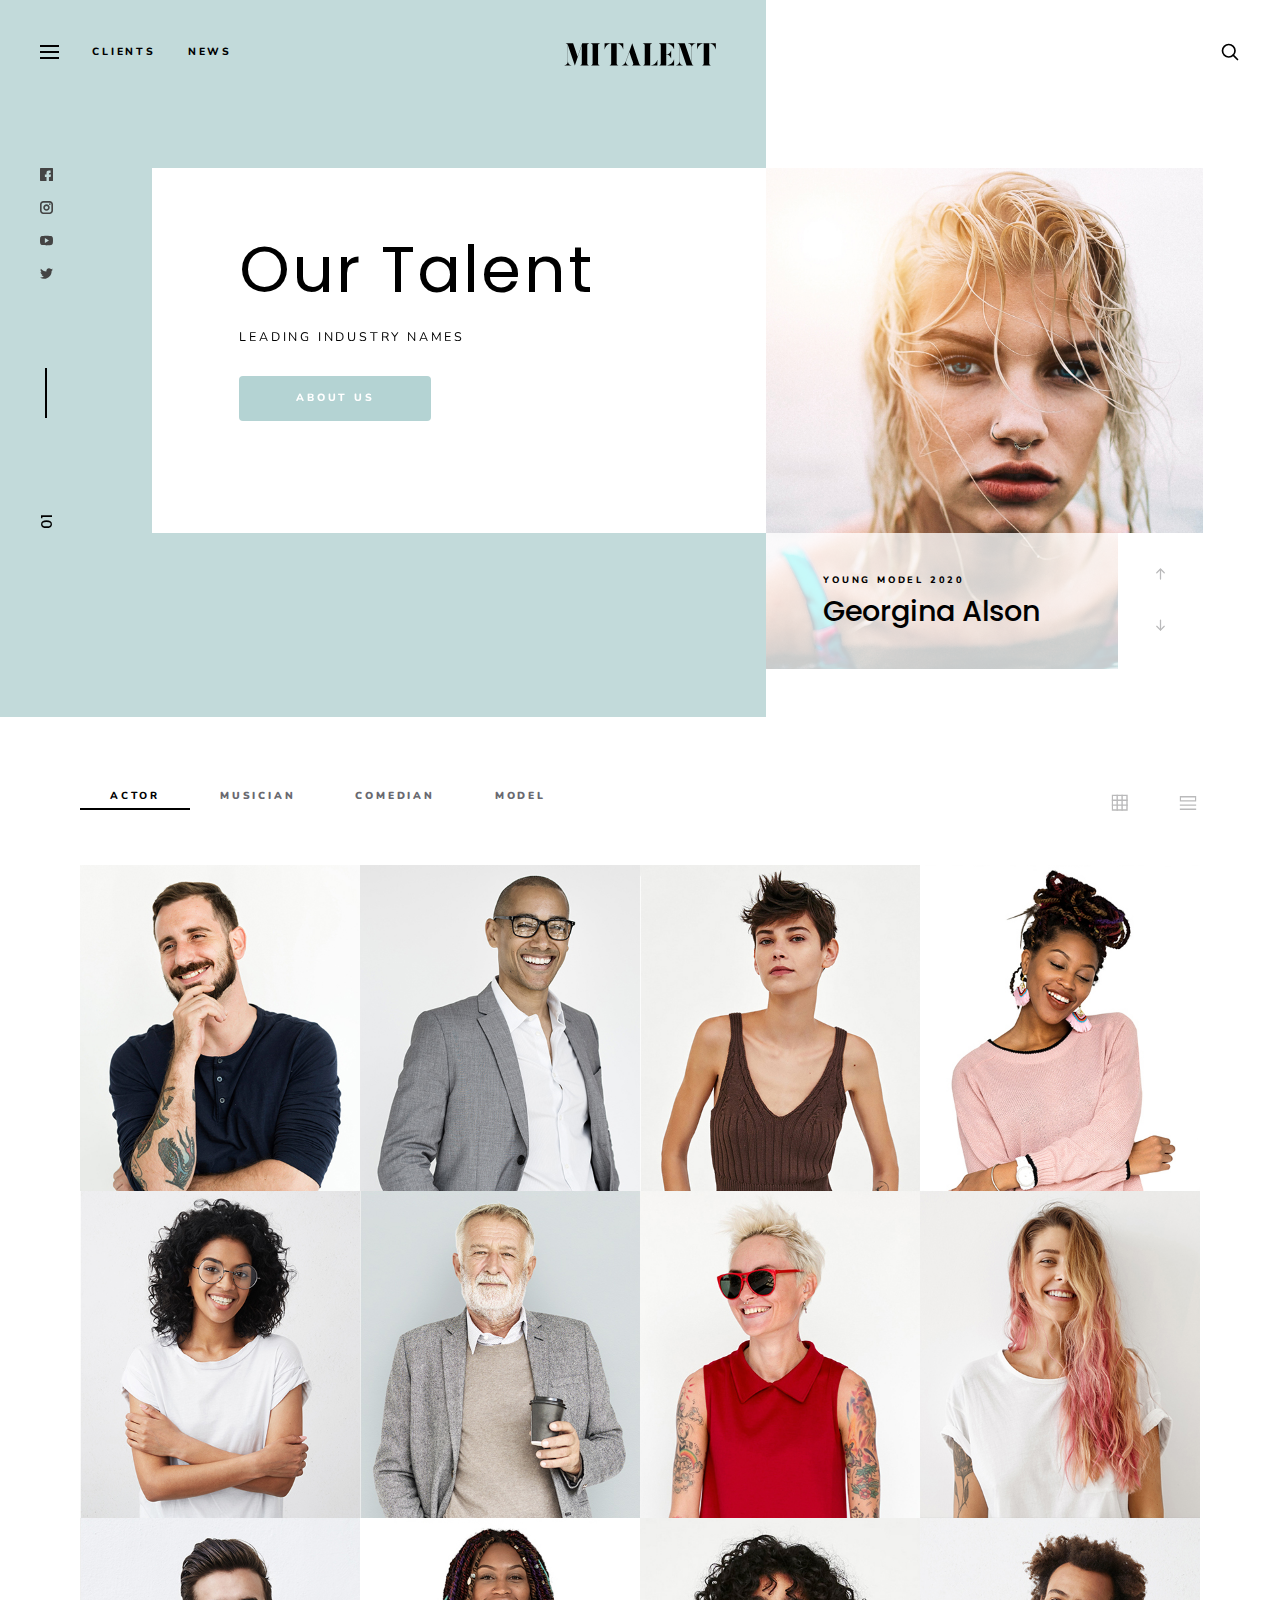
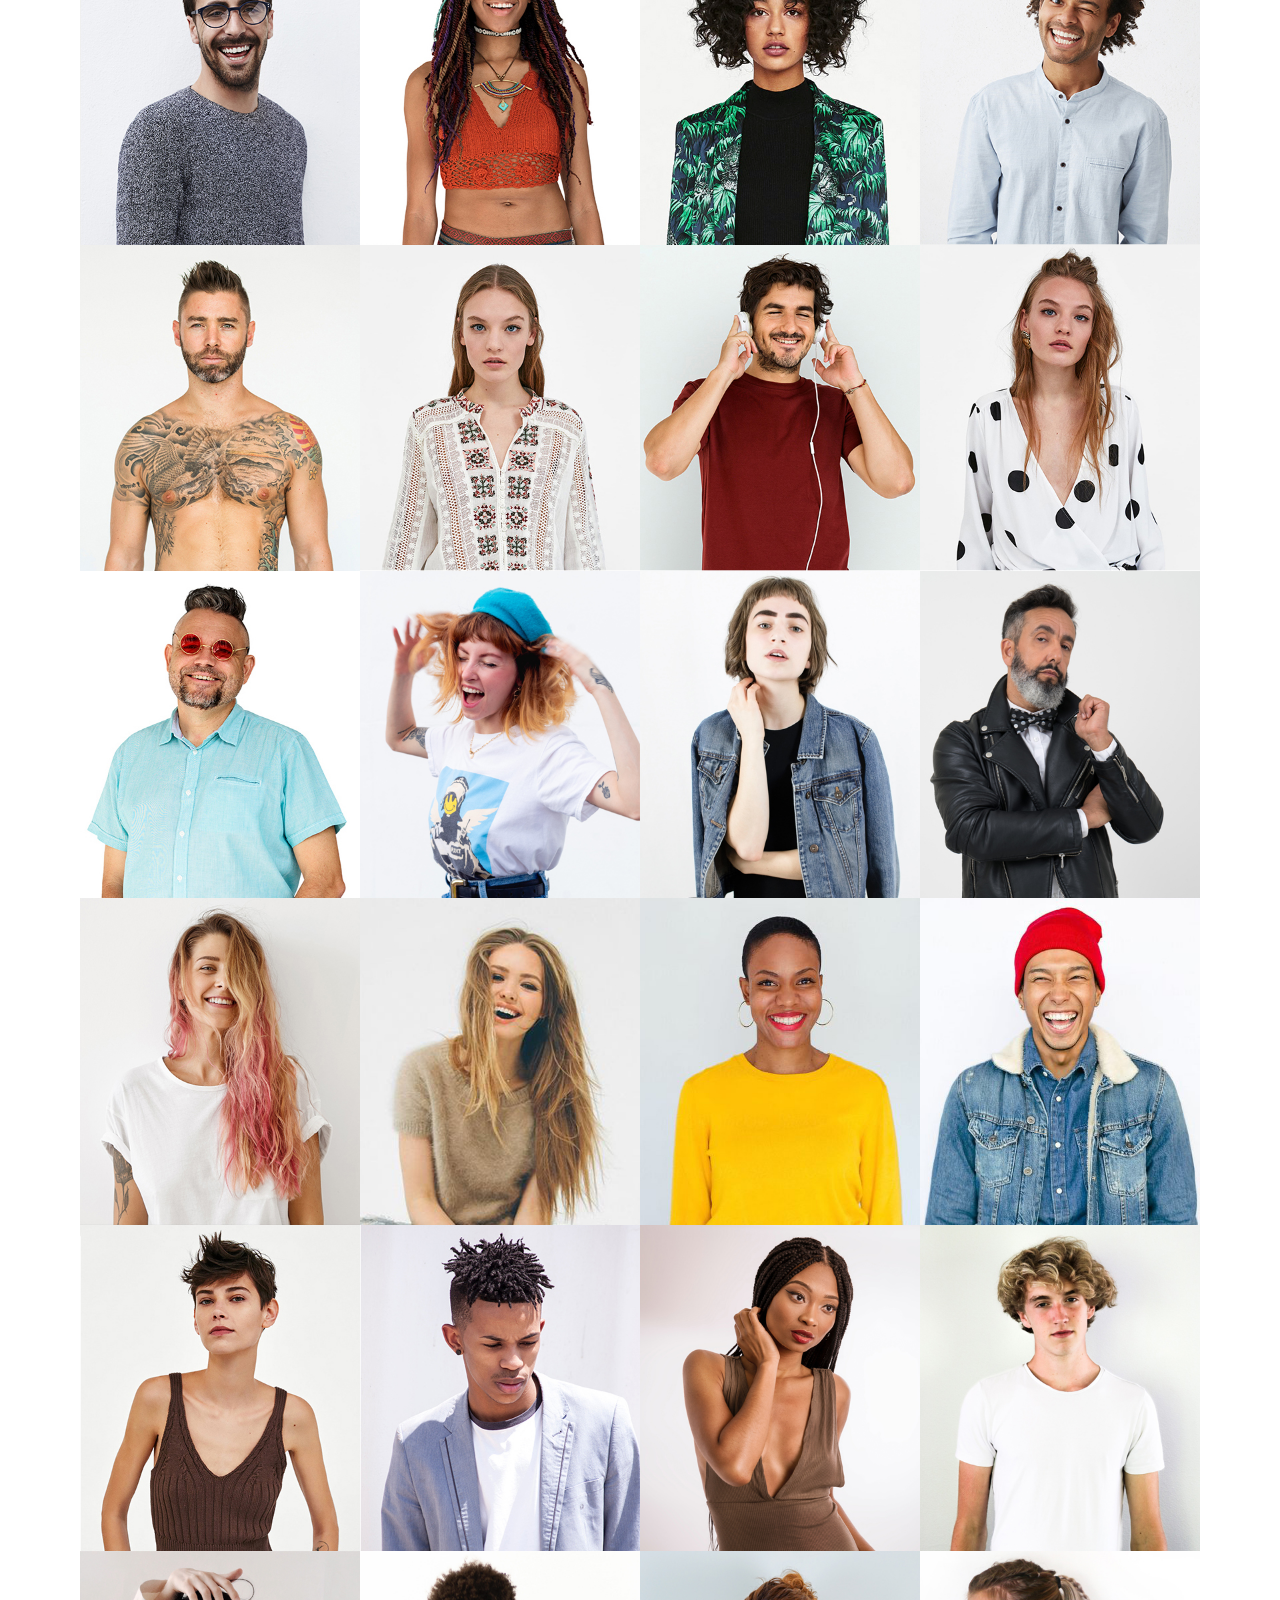
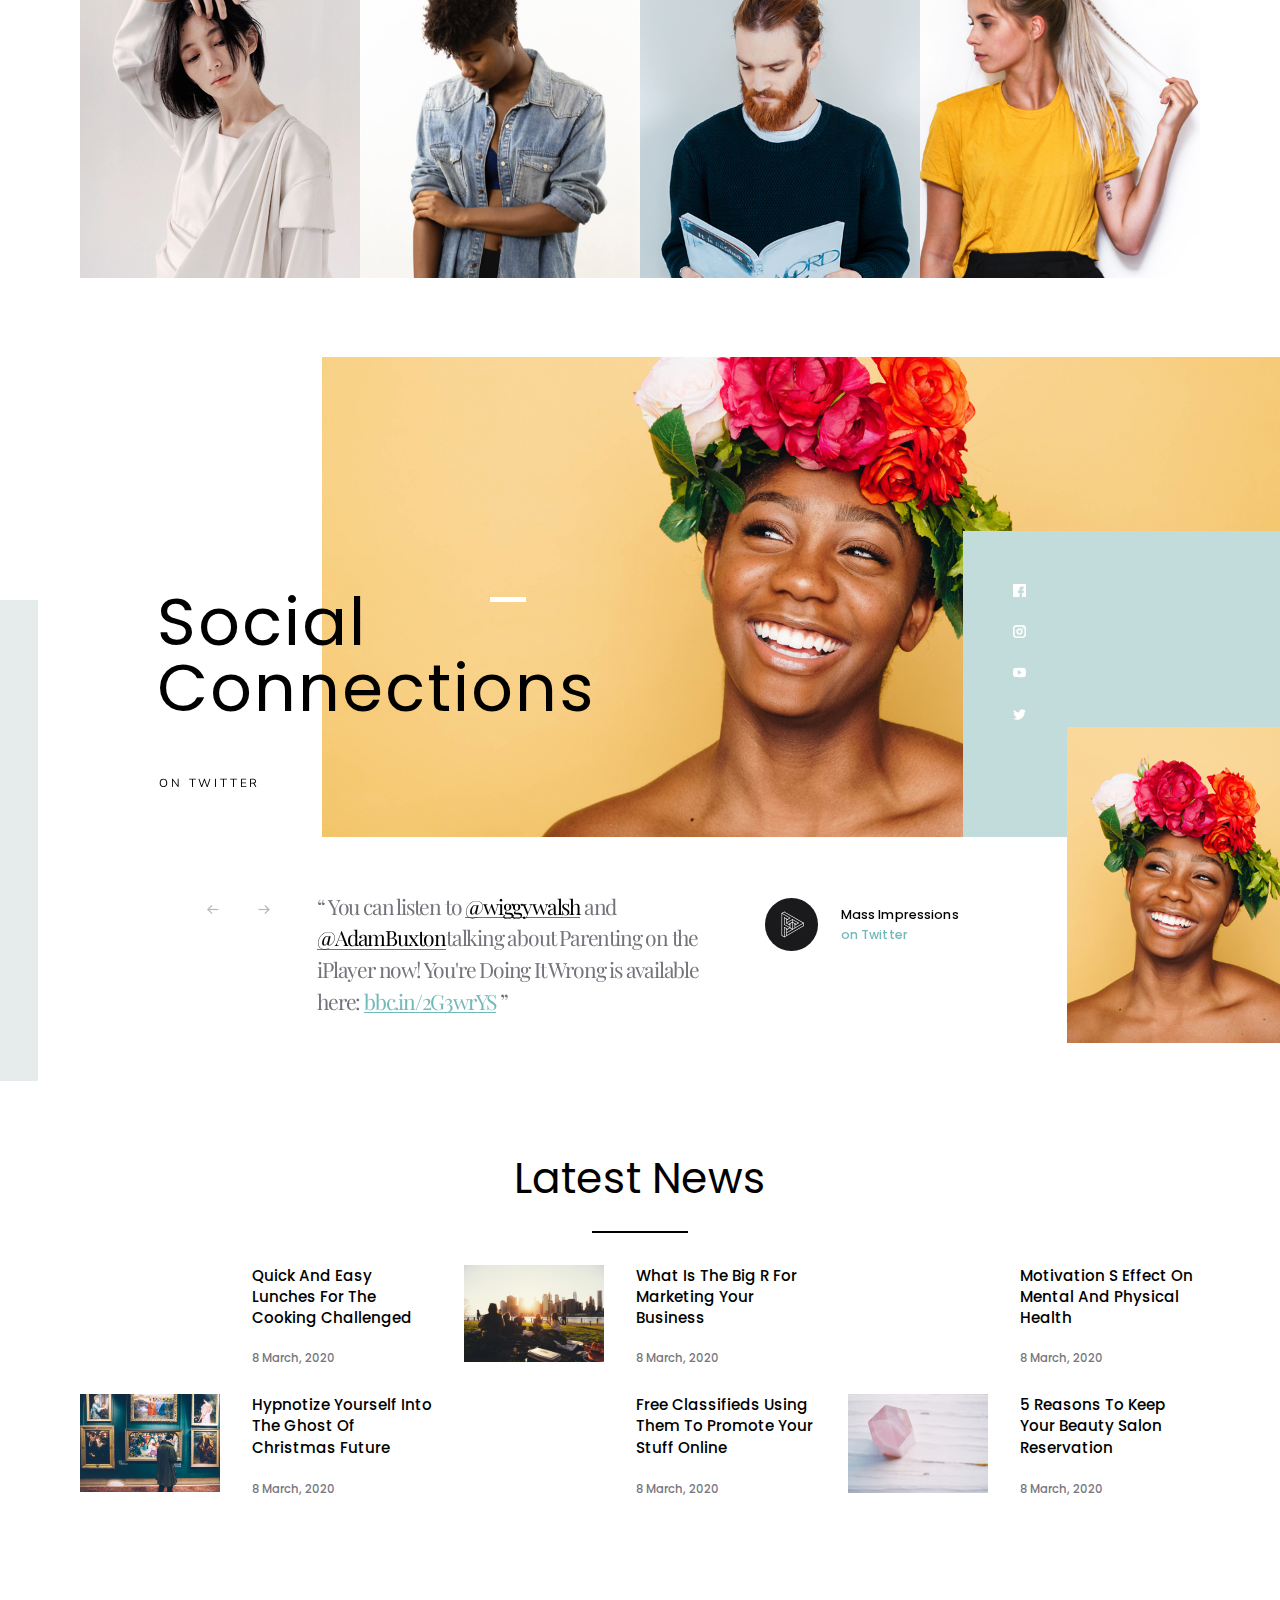
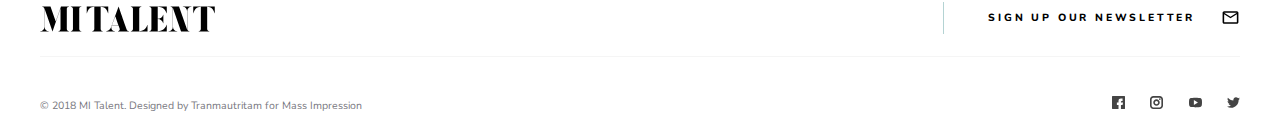
==== clients.html @ 7e73497e "Add files via upload" ====
<!DOCTYPE html>
<html lang="en">
<head>
    <meta charset="UTF-8">
        <meta name="description" content="Starter">
        <meta name="author" content="Admin">
        <meta
            name="viewport"
            content="width=device-width, initial-scale=1, minimum-scale=1, maximum-scale=1">
        <title>MITALENT</title>

        <link rel="icon" href="./images/favicon.ico">
        <link href="https://fonts.googleapis.com/css?family=Nunito:600,800,900|Playfair+Display|Poppins:400,500&display=swap" rel="stylesheet">

        <link rel="stylesheet" href="css/styles.min.css">

        <!--[if lt IE 9]> <script
        src="http://html5shiv.googlecode.com/svn/trunk/html5.js"></script> <![endif]-->
</head>
<body>
    <div class="main-wrapper">
        <header class="header">
                <div class="container container-my outer-indent square">
                    <div class="flex-header">
                        <nav class="nav-header nav-clients">
                            <a href="javascript:void(0)">
                                <span class="menu-icon"></span>
                            </a>
                            <a class="nav-header-item nav-clients-item" href="/clients.html">Clients</a>
                            <a class="nav-header-item nav-clients-item" href="javascript:void(0)">News</a>
                        </nav>
                        <div class="logo">
                            <a href="/">
                                <img class="logo-img" src="images/logo.svg" alt="logo">
                            </a>
                        </div>
                        <form method="GET" action="#" class="header-search">
                            <input
                                type="search"
                                name="search"
                                autocomplete="off"
                                class="text-block  text-block-clients"
                                placeholder="search client">
                            <button class="header-search-btn header-clients-btn">
                                <svg class="" version="1.1" id="Слой_1" xmlns="http://www.w3.org/2000/svg" xmlns:xlink="http://www.w3.org/1999/xlink" x="0px" y="0px"
                                    viewBox="0 0 24 24" style="enable-background:new 0 0 24 24;" xml:space="preserve">
                               <circle class="header-search-stroke clients-search" cx="10.5" cy="10.5" r="7.5"/>
                               <line class="header-search-stroke clients-search" x1="21" y1="21" x2="15.8" y2="15.8"/>
                               </svg>
                            </button>
                        </form>
                    </div>
                </div>
            </header>
        <section class="header-section">
            <div class="container container-relative container-slider">
                <div class="verticalsocial-network verticalsocial-clients-network">
                    <ul class="network clients-network">
                        <li class="network-item clients-network-item">
                            <a href="javascript:void(0)">
                                <svg version="1.1" id="Слой_1" xmlns="http://www.w3.org/2000/svg" xmlns:xlink="http://www.w3.org/1999/xlink" x="0px" y="0px"
                                viewBox="0 0 16 16" style="enable-background:new 0 0 16 16;" xml:space="preserve">
                                    <path   class="st0" d="M15.3,0H0.7C0.3,0,0,0.3,0,0.7v14.7C0,15.7,0.3,16,0.7,16H8v-5H6V8h2V6c0-2.1,1.2-3,3-3c0.9,0,1.8,0,2,0v3h-1
                                    c-0.6,0-1,0.4-1,1v1h2.6L13,11h-2v5h4.3c0.4,0,0.7-0.3,0.7-0.7V0.7C16,0.3,15.7,0,15.3,0z"/>
                                </svg>
                            </a>
                        </li>
                        <li class="network-item clients-network-item">
                            <a href="javascript:void(0)">
                                <svg version="1.1" id="Слой_1" xmlns="http://www.w3.org/2000/svg" xmlns:xlink="http://www.w3.org/1999/xlink" x="0px" y="0px"
                                viewBox="0 0 16 16" style="enable-background:new 0 0 16 16;" xml:space="preserve">
                                    <circle class="st0" cx="12.1" cy="3.9" r="1"/>
                                    <path  class="st0" d="M8,12c-2.2,0-4-1.8-4-4s1.8-4,4-4s4,1.8,4,4S10.2,12,8,12z M8,6C6.9,6,6,6.9,6,8s0.9,2,2,2s2-0.9,2-2S9.1,6,8,6
                                        z"/>
                                    <path class="st0" d="M12,16H4c-2.1,0-4-1.9-4-4V4c0-2.1,1.9-4,4-4h8c2.1,0,4,1.9,4,4v8C16,14.1,14.1,16,12,16z M4,2C3.1,2,2,3.1,2,4
                                        v8c0,1,1,2,2,2h8c0.9,0,2-1.1,2-2V4c0-0.9-1.1-2-2-2H4z"/>
                                </svg>
                            </a>
                        </li>
                        <li class="network-item clients-network-item">
                            <a href="javascript:void(0)">
                                <svg version="1.1" id="Слой_1" xmlns="http://www.w3.org/2000/svg" xmlns:xlink="http://www.w3.org/1999/xlink" x="0px" y="0px"
                                viewBox="0 0 16 16" style="enable-background:new 0 0 16 16;" xml:space="preserve">
                                    <path  class="st0" d="M15.8,4.8c-0.2-1.3-0.8-2.2-2.2-2.4C11.4,2,8,2,8,2S4.6,2,2.4,2.4C1,2.6,0.3,3.5,0.2,4.8C0,6.1,0,8,0,8
                                        s0,1.9,0.2,3.2s0.8,2.2,2.2,2.4C4.6,14,8,14,8,14s3.4,0,5.6-0.4c1.4-0.3,2-1.1,2.2-2.4C16,9.9,16,8,16,8S16,6.1,15.8,4.8z M6,11V5
                                        l5,3L6,11z"/>
                                </svg>
                            </a>
                        </li>
                        <li class="network-item clients-network-item">
                            <a href="javascript:void(0)">
                                <svg version="1.1" id="Слой_1" xmlns="http://www.w3.org/2000/svg" xmlns:xlink="http://www.w3.org/1999/xlink" x="0px" y="0px"
                                viewBox="0 0 16 16" style="enable-background:new 0 0 16 16;" xml:space="preserve">
                                    <path  class="st0" d="M16,3c-0.6,0.3-1.2,0.4-1.9,0.5c0.7-0.4,1.2-1,1.4-1.8c-0.6,0.4-1.3,0.6-2.1,0.8c-0.6-0.6-1.5-1-2.4-1
                                        C9.3,1.5,7.8,3,7.8,4.8c0,0.3,0,0.5,0.1,0.7C5.2,5.4,2.7,4.1,1.1,2.1c-0.3,0.5-0.4,1-0.4,1.7c0,1.1,0.6,2.1,1.5,2.7
                                        c-0.5,0-1-0.2-1.5-0.4l0,0c0,1.6,1.1,2.9,2.6,3.2C3,9.4,2.7,9.4,2.4,9.4c-0.2,0-0.4,0-0.6-0.1c0.4,1.3,1.6,2.3,3.1,2.3
                                        C3.8,12.5,2.4,13,0.8,13c-0.3,0-0.5,0-0.8,0c1.5,0.9,3.2,1.5,5,1.5c6,0,9.3-5,9.3-9.3c0-0.1,0-0.3,0-0.4C15,4.3,15.6,3.7,16,3z"/>
                                </svg>
                            </a>
                        </li>
                    </ul>
                </div>
                
                <div class="owl-carousel clients-carousel">
                    
                    <div class="clients-corousel__item">
                        <div class="clients-corousel__item-wrapper">
                            
                            <div class="clients-corousel__item-wrapper-img">
                                <div class="clients-corousel__item-wrapper-info">
                                    <p class="clients-description-slider">young model 2020</p>
                                    <h1 class="clients-slider-name">Georgina Alson</h1>
                                </div>
                                <img  src="./images/slider51.jpg">
                                
                            </div>
                        </div>
                    </div>
                    <div class="clients-corousel__item">
                        <div class="clients-corousel__item-wrapper">
                            <div class="clients-corousel__item-wrapper-img">
                                <div class="clients-corousel__item-wrapper-info">
                                    <p class="clients-description-slider">young musician 2020</p>
                                    <h1 class="clients-slider-name">Leo Jenkins</h1>
                                </div>
                                <img  src="./images/slider121.jpg">
                            </div>
                        </div>
                    </div>
                    <div class="clients-corousel__item">
                        <div class="clients-corousel__item-wrapper">
                            <div class="clients-corousel__item-wrapper-img">
                                <div class="clients-corousel__item-wrapper-info">
                                    <p class="clients-description-slider">young comedian 2020</p>
                                    <h1 class="clients-slider-name">Matthew Clark</h1>
                                </div>
                                <img  src="./images/slider131.jpg">
                            </div>
                        </div>
                    </div>
                    <div class="clients-corousel__item">
                        <div class="clients-corousel__item-wrapper">
                            <div class="clients-corousel__item-wrapper-img">
                                <div class="clients-corousel__item-wrapper-info">
                                    <p class="clients-description-slider">young actress 2020</p>
                                    <h1 class="clients-slider-name">Katherine Rundell</h1>
                                </div>
                                <img  src="./images/slider61.jpg">
                            </div>
                        </div>
                    </div>
                </div>
                <div class="title-block">
                    <h1 class="slider-name name-width">Our Talent</h1>
                    <p class="description-slider description-margin">Leading industry names</p>
                    <a class="about-page">about us</a>
                </div>
                <div class="wrapper-nav">
                    <div class="clients-nav">
                        <div class="clients-prev">
                            <svg  baseProfile="tiny" version="1.2" viewBox="0 0 24 24" class="fill prev">
                                <path d="M20 13H4c-.6 0-1-.4-1-1s.4-1 1-1h16c.6 0 1 .4 1 1s-.4 1-1 1z"/>
                                <path d="M14 19c-.3 0-.5-.1-.7-.3-.4-.4-.4-1 0-1.4l5.3-5.3-5.3-5.3c-.4-.4-.4-1 0-1.4s1-.4 1.4 0l6 6c.4.4.4 1 0 1.4l-6 6c-.2.2-.4.3-.7.3z"/>
                            </svg>
                        </div>
                        <div class="clients-next">
                            <svg baseProfile="tiny" version="1.2" viewBox="0 0 24 24" class="fill next">
                                <path d="M20 13H4c-.6 0-1-.4-1-1s.4-1 1-1h16c.6 0 1 .4 1 1s-.4 1-1 1z"/>
                                <path d="M14 19c-.3 0-.5-.1-.7-.3-.4-.4-.4-1 0-1.4l5.3-5.3-5.3-5.3c-.4-.4-.4-1 0-1.4s1-.4 1.4 0l6 6c.4.4.4 1 0 1.4l-6 6c-.2.2-.4.3-.7.3z"/>
                            </svg>
                        </div>
                    </div>
                </div>
            </div>
        </section> 

        <section>
            <div class="container gutters gutters-filter">
                <div id="tabs">
                    <div class="filter-flex">
                        <ul class="filter margin-bottom filter-clients">
                            <li class="filter-part"><a href="#tabs-1">Actor</a></li>
                            <li class="filter-part"><a href="#tabs-2">Musician</a></li>
                            <li class="filter-part"><a href="#tabs-3">Comedian</a></li>
                            <li class="filter-part"><a href="#tabs-4">Model</a></li>
                        </ul>
                        <div class="grid-filter">
                                <svg  class="padding-grid">
                                    <path fill="none" stroke="#bababb" stroke-linecap="square" stroke-miterlimit="10" stroke-width="2" d="M8 1v21M15 1v21M1 8h21M1 15h21" data-color="color-2"/>
                                    <path fill="none" stroke="#bababb" stroke-linecap="square" stroke-miterlimit="10" stroke-width="2" d="M1 1h21v21H1z"/>
                                </svg>
                                <svg >
                                    <path fill="none" stroke="#bababb" stroke-linecap="square" stroke-miterlimit="10" stroke-width="2" d="M1 3h22v6H1z"/>
                                    <path fill="none" stroke="#bababb" stroke-linecap="square" stroke-miterlimit="10" stroke-width="2" d="M1 15h22M1 21h22" data-color="color-2"/>
                                </svg>
                        </div>
                    </div>
                    <div class="filter-artist inner-padding" id="tabs-1">
                        <a
                            class="filter-artist__item "
                            href="javascript:void(0)">
                            <div class="information-artist-active">
                                <p class="information-artist">Daniel Boffey<span>Musician</span></p>
                                <div class="circle wibro"></div>
                            </div>
                            <img src="./images/filter/8.jpg" alt="">
                        </a>
                        <a
                            class="filter-artist__item "
                            href="javascript:void(0)">
                            <div class="information-artist-active">
                                <p class="information-artist">Kate Connolly<span>Actor</span></p>
                                <div class="circle wibro"></div>
                            </div>
                            <img src="./images/filter/12.jpg" alt="">
                        </a>
                        <a
                            class=" filter-artist__item hidden-item2"
                            href="javascript:void(0)">
                            <div class="information-artist-active">
                                <p class="information-artist">Keith Ruiz<span>Actress</span></p>
                                <div class="circle wibro"></div>
                            </div>
                            <img src="./images/filter/9.jpg" alt=""> 
                        </a>
                        
                        <a
                            class=" filter-artist__item "
                            href="javascript:void(0)">
                            <div class="information-artist-active">
                                <p class="information-artist">Mattha Busby<span>Actress</span></p>
                                <div class="circle wibro"></div>
                            </div>
                            <img src="./images/filter/11.jpg" alt="">
                        </a>
                        <a
                            class=" filter-artist__item "
                            href="javascript:void(0)">
                            <div class="information-artist-active">
                                <p class="information-artist">Jason Burke<span>Actress</span></p>
                                <div class="circle wibro"></div>
                            </div>
                            <img src="./images/filter/13.jpg" alt="">
                        </a>
                        <a
                            class=" filter-artist__item "
                            href="javascript:void(0)">
                            <div class="information-artist-active">
                                <p class="information-artist">Megan Kale<span>Actor</span></p>
                                <div class="circle wibro"></div>
                            </div>
                            <img src="./images/filter/16.jpg" alt="">
                        </a>
                        <a
                            class=" filter-artist__item "
                            href="javascript:void(0)">
                            <div class="information-artist-active">
                                <p class="information-artist">Mattha Busby<span>Musician</span></p>
                                <div class="circle wibro"></div>
                            </div>
                            <img src="./images/filter/3.jpg" alt="">
                        </a>
                        <a
                            class="filter-artist__item "
                            href="javascript:void(0)">
                            <div class="information-artist-active">
                                <p class="information-artist">Jeffrey Epstein<span>Actress</span></p>
                                <div class="circle wibro"></div>
                            </div>
                            <img src="./images/filter/15.jpg" alt="">
                        </a>
                        <a
                            class="filter-artist__item "
                            href="javascript:void(0)">
                            <div class="information-artist-active">
                                <p class="information-artist">Daniel Boffey<span>Actor</span></p>
                                <div class="circle wibro"></div>
                            </div>
                            <img src="./images/filter/10.jpg" alt="">
                        </a>
                        <a
                            class="filter-artist__item "
                            href="javascript:void(0)">
                            <div class="information-artist-active">
                                <p class="information-artist">Sirin Kale<span>Actress</span></p>
                                <div class="circle wibro"></div>
                            </div>
                            <img src="./images/filter/17.jpg" alt="">
                        </a>
                        <a
                            class="filter-artist__item hidden-item"
                            href="javascript:void(0)">
                            <div class="information-artist-active">
                                <p class="information-artist">Kate Connolly<span>Musician</span></p>
                                <div class="circle wibro"></div>
                            </div>
                            <img src="./images/filter/1.jpg" alt="">
                        </a>
                        <a
                            class=" filter-artist__item"
                            href="javascript:void(0)">
                            <div class="information-artist-active">
                                <p class="information-artist">Keith Ruiz<span>Musician</span></p>
                                <div class="circle wibro"></div>
                            </div>
                            <img src="./images/filter/2.jpg" alt="">
                        </a>
                        
                        
                        <a
                            class=" filter-artist__item hidden-item"
                            href="javascript:void(0)">
                            <div class="information-artist-active">
                                <p class="information-artist">Jason Burke<span>Musician</span></p>
                                <div class="circle wibro"></div>
                            </div>
                            <img src="./images/filter/4.jpg" alt="">
                        </a>
                        <a
                            class=" filter-artist__item hidden-item"
                            href="javascript:void(0)">
                            <div class="information-artist-active">
                                <p class="information-artist">Megan Kale<span>Musician</span></p>
                                <div class="circle wibro"></div>
                            </div>
                            <img src="./images/filter/5.jpg" alt="">
                        </a>
                        <a
                            class="filter-artist__item hidden-item"
                            href="javascript:void(0)">
                            <div class="information-artist-active">
                                <p class="information-artist">Jeffrey Epstein<span>Musician</span></p>
                                <div class="circle wibro"></div>
                            </div>
                            <img src="./images/filter/6.jpg" alt="">
                        </a>
                        <a
                            class="filter-artist__item hidden-item"
                            href="javascript:void(0)">
                            <div class="information-artist-active">
                                <p class="information-artist">Sirin Kale<span>Musician</span></p>
                                <div class="circle wibro"></div>
                            </div>
                            <img src="./images/filter/7.jpg" alt="">
                        </a>
                            <a
                                class="filter-artist__item hidden-item"
                                href="javascript:void(0)">
                                <div class="information-artist-active">
                                    <p class="information-artist">Kate Connolly<span>Comedian</span></p>
                                    <div class="circle wibro"></div>
                                </div>
                                <img src="./images/filter/14.jpg" alt="">
                            </a>
                            <a
                                class="filter-artist__item hidden-item"
                                href="javascript:void(0)">
                                <div class="information-artist-active">
                                    <p class="information-artist">Daniel Boffey<span>Comedian</span></p>
                                    <div class="circle wibro"></div>
                                </div>
                                <img src="./images/filter/24.jpg" alt="">
                            </a>
                            <a
                            class=" filter-artist__item hidden-item"
                            href="javascript:void(0)">
                            <div class="information-artist-active">
                                <p class="information-artist">Keith Ruiz<span>Comedian</span></p>
                                <div class="circle wibro"></div>
                            </div>
                            <img src="./images/filter/20.jpg" alt="">
                            </a>
                            <a
                                class=" filter-artist__item hidden-item"
                                href="javascript:void(0)">
                                <div class="information-artist-active">
                                    <p class="information-artist">Mattha Busby<span>Comedian</span></p>
                                    <div class="circle wibro"></div>
                                </div>
                                <img src="./images/filter/25.jpg" alt="">
                            </a>
                            <a
                                class=" filter-artist__item hidden-item"
                                href="javascript:void(0)">
                                <div class="information-artist-active">
                                    <p class="information-artist">Jason Burke<span>Comedian</span></p>
                                    <div class="circle wibro"></div>
                                </div>
                                <img src="./images/filter/15.jpg" alt="">
                            </a>
                            <a
                                class=" filter-artist__item hidden-item"
                                href="javascript:void(0)">
                                <div class="information-artist-active">
                                    <p class="information-artist">Megan Kale<span>Comedian</span></p>
                                    <div class="circle wibro"></div>
                                </div>
                                <img src="./images/filter/31.jpg" alt="">
                            </a>
                            <a
                                class="filter-artist__item hidden-item"
                                href="javascript:void(0)">
                                <div class="information-artist-active">
                                    <p class="information-artist">Jeffrey Epstein<span>Comedian</span></p>
                                    <div class="circle wibro"></div>
                                </div>
                                <img src="./images/filter/30.jpg" alt="">
                            </a>
                            <a
                                class="filter-artist__item hidden-item"
                                href="javascript:void(0)">
                                <div class="information-artist-active">
                                    <p class="information-artist">Sirin Kale<span>Comedian</span></p>
                                    <div class="circle wibro"></div>
                                </div>
                                <img src="./images/filter/28.jpg" alt="">
                            </a>
                        <a
                            class=" filter-artist__item hidden-item"
                            href="javascript:void(0)">
                            <div class="information-artist-active">
                                <p class="information-artist">Keith Ruiz<span>Model</span></p>
                                <div class="circle wibro"></div>
                            </div>
                            <img src="./images/filter/9.jpg" alt="">
                        </a>
                        <a
                            class="filter-artist__item hidden-item"
                            href="javascript:void(0)">
                            <div class="information-artist-active">
                                <p class="information-artist">Kate Connolly<span>Model</span></p>
                                <div class="circle wibro"></div>
                            </div>
                            <img src="./images/filter/18.jpg" alt="">
                        </a>
                        <a
                            class="filter-artist__item hidden-item"
                            href="javascript:void(0)">
                            <div class="information-artist-active">
                                <p class="information-artist">Daniel Boffey<span>Model</span></p>
                                <div class="circle wibro"></div>
                            </div>
                            <img src="./images/filter/22.jpg" alt="">
                        </a>
                        <a
                            class=" filter-artist__item hidden-item"
                            href="javascript:void(0)">
                            <div class="information-artist-active">
                                <p class="information-artist">Mattha Busby<span>Model</span></p>
                                <div class="circle wibro"></div>
                            </div>
                            <img src="./images/filter/19.jpg" alt="">
                        </a>
                        <a
                            class=" filter-artist__item hidden-item"
                            href="javascript:void(0)">
                            <div class="information-artist-active">
                                <p class="information-artist">Jason Burke<span>Model</span></p>
                                <div class="circle wibro"></div>
                            </div>
                            <img src="./images/filter/26.jpg" alt="">
                        </a>
                        <a
                            class=" filter-artist__item hidden-item"
                            href="javascript:void(0)">
                            <div class="information-artist-active">
                                <p class="information-artist">Megan Kale<span>Model</span></p>
                                <div class="circle wibro"></div>
                            </div>
                            <img src="./images/filter/21.jpg" alt="">
                        </a>
                        <a
                            class="filter-artist__item hidden-item"
                            href="javascript:void(0)">
                            <div class="information-artist-active">
                                <p class="information-artist">Jeffrey Epstein<span>Model</span></p>
                                <div class="circle wibro"></div>
                            </div>
                            <img src="./images/filter/29.jpg" alt="">
                        </a>
                        <a
                            class="filter-artist__item hidden-item"
                            href="javascript:void(0)">
                            <div class="information-artist-active">
                                <p class="information-artist">Sirin Kale<span>Model</span></p>
                                <div class="circle wibro"></div>
                            </div>
                            <img src="./images/filter/27.jpg" alt="">
                        </a>
                    </div>
                    <div class="filter-artist inner-padding" id="tabs-2">
                            
                            <a
                                class=" filter-artist__item hidden-item2"
                                href="javascript:void(0)">
                                <div class="information-artist-active">
                                    <p class="information-artist">Keith Ruiz<span>Actress</span></p>
                                    <div class="circle wibro"></div>
                                </div>
                                <img src="./images/filter/9.jpg" alt=""> 
                            </a>
                            <a
                            class="filter-artist__item "
                            href="javascript:void(0)">
                            <div class="information-artist-active">
                                <p class="information-artist">Kate Connolly<span>Actor</span></p>
                                <div class="circle wibro"></div>
                            </div>
                            <img src="./images/filter/12.jpg" alt="">
                        </a>
                            <a
                                class="filter-artist__item "
                                href="javascript:void(0)">
                                <div class="information-artist-active">
                                    <p class="information-artist">Daniel Boffey<span>Actor</span></p>
                                    <div class="circle wibro"></div>
                                </div>
                                <img src="./images/filter/10.jpg" alt="">
                            </a>
                            <a
                                class=" filter-artist__item "
                                href="javascript:void(0)">
                                <div class="information-artist-active">
                                    <p class="information-artist">Mattha Busby<span>Actress</span></p>
                                    <div class="circle wibro"></div>
                                </div>
                                <img src="./images/filter/11.jpg" alt="">
                            </a>
                            <a
                                class=" filter-artist__item "
                                href="javascript:void(0)">
                                <div class="information-artist-active">
                                    <p class="information-artist">Jason Burke<span>Actress</span></p>
                                    <div class="circle wibro"></div>
                                </div>
                                <img src="./images/filter/13.jpg" alt="">
                            </a>
                            <a
                                class=" filter-artist__item "
                                href="javascript:void(0)">
                                <div class="information-artist-active">
                                    <p class="information-artist">Megan Kale<span>Actor</span></p>
                                    <div class="circle wibro"></div>
                                </div>
                                <img src="./images/filter/16.jpg" alt="">
                            </a>
                            <a
                                class="filter-artist__item "
                                href="javascript:void(0)">
                                <div class="information-artist-active">
                                    <p class="information-artist">Jeffrey Epstein<span>Actress</span></p>
                                    <div class="circle wibro"></div>
                                </div>
                                <img src="./images/filter/15.jpg" alt="">
                            </a>
                            <a
                                class="filter-artist__item "
                                href="javascript:void(0)">
                                <div class="information-artist-active">
                                    <p class="information-artist">Sirin Kale<span>Actress</span></p>
                                    <div class="circle wibro"></div>
                                </div>
                                <img src="./images/filter/17.jpg" alt="">
                            </a>
                            <a
                                class="filter-artist__item "
                                href="javascript:void(0)">
                                <div class="information-artist-active">
                                    <p class="information-artist">Kate Connolly<span>Musician</span></p>
                                    <div class="circle wibro"></div>
                                </div>
                                <img src="./images/filter/1.jpg" alt="">
                            </a>
                            <a
                                class=" filter-artist__item "
                                href="javascript:void(0)">
                                <div class="information-artist-active">
                                    <p class="information-artist">Keith Ruiz<span>Musician</span></p>
                                    <div class="circle wibro"></div>
                                </div>
                                <img src="./images/filter/2.jpg" alt="">
                            </a>
                            <a
                                class=" filter-artist__item "
                                href="javascript:void(0)">
                                <div class="information-artist-active">
                                    <p class="information-artist">Mattha Busby<span>Musician</span></p>
                                    <div class="circle wibro"></div>
                                </div>
                                <img src="./images/filter/3.jpg" alt="">
                            </a>
                            <a
                                class="filter-artist__item hidden-item"
                                href="javascript:void(0)">
                                <div class="information-artist-active">
                                    <p class="information-artist">Daniel Boffey<span>Musician</span></p>
                                    <div class="circle wibro"></div>
                                </div>
                                <img src="./images/filter/8.jpg" alt="">
                            </a>
                            <a
                                class=" filter-artist__item hidden-item"
                                href="javascript:void(0)">
                                <div class="information-artist-active">
                                    <p class="information-artist">Jason Burke<span>Musician</span></p>
                                    <div class="circle wibro"></div>
                                </div>
                                <img src="./images/filter/4.jpg" alt="">
                            </a>
                            <a
                                class=" filter-artist__item hidden-item"
                                href="javascript:void(0)">
                                <div class="information-artist-active">
                                    <p class="information-artist">Megan Kale<span>Musician</span></p>
                                    <div class="circle wibro"></div>
                                </div>
                                <img src="./images/filter/5.jpg" alt="">
                            </a>
                            <a
                                class="filter-artist__item hidden-item"
                                href="javascript:void(0)">
                                <div class="information-artist-active">
                                    <p class="information-artist">Jeffrey Epstein<span>Musician</span></p>
                                    <div class="circle wibro"></div>
                                </div>
                                <img src="./images/filter/6.jpg" alt="">
                            </a>
                            <a
                                class="filter-artist__item hidden-item"
                                href="javascript:void(0)">
                                <div class="information-artist-active">
                                    <p class="information-artist">Sirin Kale<span>Musician</span></p>
                                    <div class="circle wibro"></div>
                                </div>
                                <img src="./images/filter/7.jpg" alt="">
                            </a>
                                <a
                                    class="filter-artist__item hidden-item"
                                    href="javascript:void(0)">
                                    <div class="information-artist-active">
                                        <p class="information-artist">Kate Connolly<span>Comedian</span></p>
                                        <div class="circle wibro"></div>
                                    </div>
                                    <img src="./images/filter/14.jpg" alt="">
                                </a>
                                <a
                                    class="filter-artist__item hidden-item"
                                    href="javascript:void(0)">
                                    <div class="information-artist-active">
                                        <p class="information-artist">Daniel Boffey<span>Comedian</span></p>
                                        <div class="circle wibro"></div>
                                    </div>
                                    <img src="./images/filter/24.jpg" alt="">
                                </a>
                                <a
                                class=" filter-artist__item hidden-item"
                                href="javascript:void(0)">
                                <div class="information-artist-active">
                                    <p class="information-artist">Keith Ruiz<span>Comedian</span></p>
                                    <div class="circle wibro"></div>
                                </div>
                                <img src="./images/filter/20.jpg" alt="">
                                </a>
                                <a
                                    class=" filter-artist__item hidden-item"
                                    href="javascript:void(0)">
                                    <div class="information-artist-active">
                                        <p class="information-artist">Mattha Busby<span>Comedian</span></p>
                                        <div class="circle wibro"></div>
                                    </div>
                                    <img src="./images/filter/25.jpg" alt="">
                                </a>
                                <a
                                    class=" filter-artist__item hidden-item"
                                    href="javascript:void(0)">
                                    <div class="information-artist-active">
                                        <p class="information-artist">Jason Burke<span>Comedian</span></p>
                                        <div class="circle wibro"></div>
                                    </div>
                                    <img src="./images/filter/15.jpg" alt="">
                                </a>
                                <a
                                    class=" filter-artist__item hidden-item"
                                    href="javascript:void(0)">
                                    <div class="information-artist-active">
                                        <p class="information-artist">Megan Kale<span>Comedian</span></p>
                                        <div class="circle wibro"></div>
                                    </div>
                                    <img src="./images/filter/31.jpg" alt="">
                                </a>
                                <a
                                    class="filter-artist__item hidden-item"
                                    href="javascript:void(0)">
                                    <div class="information-artist-active">
                                        <p class="information-artist">Jeffrey Epstein<span>Comedian</span></p>
                                        <div class="circle wibro"></div>
                                    </div>
                                    <img src="./images/filter/30.jpg" alt="">
                                </a>
                                <a
                                    class="filter-artist__item hidden-item"
                                    href="javascript:void(0)">
                                    <div class="information-artist-active">
                                        <p class="information-artist">Sirin Kale<span>Comedian</span></p>
                                        <div class="circle wibro"></div>
                                    </div>
                                    <img src="./images/filter/28.jpg" alt="">
                                </a>
                            <a
                                class=" filter-artist__item hidden-item"
                                href="javascript:void(0)">
                                <div class="information-artist-active">
                                    <p class="information-artist">Keith Ruiz<span>Model</span></p>
                                    <div class="circle wibro"></div>
                                </div>
                                <img src="./images/filter/9.jpg" alt="">
                            </a>
                            <a
                                class="filter-artist__item hidden-item"
                                href="javascript:void(0)">
                                <div class="information-artist-active">
                                    <p class="information-artist">Kate Connolly<span>Model</span></p>
                                    <div class="circle wibro"></div>
                                </div>
                                <img src="./images/filter/18.jpg" alt="">
                            </a>
                            <a
                                class="filter-artist__item hidden-item"
                                href="javascript:void(0)">
                                <div class="information-artist-active">
                                    <p class="information-artist">Daniel Boffey<span>Model</span></p>
                                    <div class="circle wibro"></div>
                                </div>
                                <img src="./images/filter/22.jpg" alt="">
                            </a>
                            <a
                                class=" filter-artist__item hidden-item"
                                href="javascript:void(0)">
                                <div class="information-artist-active">
                                    <p class="information-artist">Mattha Busby<span>Model</span></p>
                                    <div class="circle wibro"></div>
                                </div>
                                <img src="./images/filter/19.jpg" alt="">
                            </a>
                            <a
                                class=" filter-artist__item hidden-item"
                                href="javascript:void(0)">
                                <div class="information-artist-active">
                                    <p class="information-artist">Jason Burke<span>Model</span></p>
                                    <div class="circle wibro"></div>
                                </div>
                                <img src="./images/filter/26.jpg" alt="">
                            </a>
                            <a
                                class=" filter-artist__item hidden-item"
                                href="javascript:void(0)">
                                <div class="information-artist-active">
                                    <p class="information-artist">Megan Kale<span>Model</span></p>
                                    <div class="circle wibro"></div>
                                </div>
                                <img src="./images/filter/21.jpg" alt="">
                            </a>
                            <a
                                class="filter-artist__item hidden-item"
                                href="javascript:void(0)">
                                <div class="information-artist-active">
                                    <p class="information-artist">Jeffrey Epstein<span>Model</span></p>
                                    <div class="circle wibro"></div>
                                </div>
                                <img src="./images/filter/29.jpg" alt="">
                            </a>
                            <a
                                class="filter-artist__item hidden-item"
                                href="javascript:void(0)">
                                <div class="information-artist-active">
                                    <p class="information-artist">Sirin Kale<span>Model</span></p>
                                    <div class="circle wibro"></div>
                                </div>
                                <img src="./images/filter/27.jpg" alt="">
                            </a>
                    </div>
                    <div class="filter-artist inner-padding" id="tabs-3">
                            <a
                            class="filter-artist__item hidden-item2"
                            href="javascript:void(0)">
                            <div class="information-artist-active">
                                <p class="information-artist">Sirin Kale<span>Actress</span></p>
                                <div class="circle wibro"></div>
                            </div>
                            <img src="./images/filter/17.jpg" alt="">
                        </a>
                        <a
                        class=" filter-artist__item "
                        href="javascript:void(0)">
                        <div class="information-artist-active">
                            <p class="information-artist">Mattha Busby<span>Musician</span></p>
                            <div class="circle wibro"></div>
                        </div>
                        <img src="./images/filter/3.jpg" alt="">
                    </a>
                            <a
                                class=" filter-artist__item "
                                href="javascript:void(0)">
                                <div class="information-artist-active">
                                    <p class="information-artist">Keith Ruiz<span>Actress</span></p>
                                    <div class="circle wibro"></div>
                                </div>
                                <img src="./images/filter/9.jpg" alt=""> 
                            </a>
                            <a
                                class="filter-artist__item "
                                href="javascript:void(0)">
                                <div class="information-artist-active">
                                    <p class="information-artist">Daniel Boffey<span>Actor</span></p>
                                    <div class="circle wibro"></div>
                                </div>
                                <img src="./images/filter/10.jpg" alt="">
                            </a>
                            <a
                                class=" filter-artist__item "
                                href="javascript:void(0)">
                                <div class="information-artist-active">
                                    <p class="information-artist">Mattha Busby<span>Actress</span></p>
                                    <div class="circle wibro"></div>
                                </div>
                                <img src="./images/filter/11.jpg" alt="">
                            </a>
                            <a
                                class=" filter-artist__item "
                                href="javascript:void(0)">
                                <div class="information-artist-active">
                                    <p class="information-artist">Jason Burke<span>Actress</span></p>
                                    <div class="circle wibro"></div>
                                </div>
                                <img src="./images/filter/13.jpg" alt="">
                            </a>
                            <a
                            class="filter-artist__item "
                            href="javascript:void(0)">
                            <div class="information-artist-active">
                                <p class="information-artist">Jeffrey Epstein<span>Musician</span></p>
                                <div class="circle wibro"></div>
                            </div>
                            <img src="./images/filter/6.jpg" alt="">
                        </a>
                            <a
                                class=" filter-artist__item "
                                href="javascript:void(0)">
                                <div class="information-artist-active">
                                    <p class="information-artist">Megan Kale<span>Actor</span></p>
                                    <div class="circle wibro"></div>
                                </div>
                                <img src="./images/filter/16.jpg" alt="">
                            </a>
                            <a
                                class="filter-artist__item "
                                href="javascript:void(0)">
                                <div class="information-artist-active">
                                    <p class="information-artist">Jeffrey Epstein<span>Actress</span></p>
                                    <div class="circle wibro"></div>
                                </div>
                                <img src="./images/filter/15.jpg" alt="">
                            </a>
                            <a
                            class="filter-artist__item hidden-item"
                            href="javascript:void(0)">
                            <div class="information-artist-active">
                                <p class="information-artist">Kate Connolly<span>Actor</span></p>
                                <div class="circle wibro"></div>
                            </div>
                            <img src="./images/filter/12.jpg" alt="">
                        </a>
                            
                            <a
                                class="filter-artist__item hidden-item"
                                href="javascript:void(0)">
                                <div class="information-artist-active">
                                    <p class="information-artist">Kate Connolly<span>Musician</span></p>
                                    <div class="circle wibro"></div>
                                </div>
                                <img src="./images/filter/1.jpg" alt="">
                            </a>
                            <a
                                class=" filter-artist__item hidden-item"
                                href="javascript:void(0)">
                                <div class="information-artist-active">
                                    <p class="information-artist">Keith Ruiz<span>Musician</span></p>
                                    <div class="circle wibro"></div>
                                </div>
                                <img src="./images/filter/2.jpg" alt="">
                            </a>
                           
                            <a
                                class="filter-artist__item hidden-item"
                                href="javascript:void(0)">
                                <div class="information-artist-active">
                                    <p class="information-artist">Daniel Boffey<span>Musician</span></p>
                                    <div class="circle wibro"></div>
                                </div>
                                <img src="./images/filter/8.jpg" alt="">
                            </a>
                            <a
                                class=" filter-artist__item hidden-item"
                                href="javascript:void(0)">
                                <div class="information-artist-active">
                                    <p class="information-artist">Jason Burke<span>Musician</span></p>
                                    <div class="circle wibro"></div>
                                </div>
                                <img src="./images/filter/4.jpg" alt="">
                            </a>
                            <a
                                class=" filter-artist__item hidden-item"
                                href="javascript:void(0)">
                                <div class="information-artist-active">
                                    <p class="information-artist">Megan Kale<span>Musician</span></p>
                                    <div class="circle wibro"></div>
                                </div>
                                <img src="./images/filter/5.jpg" alt="">
                            </a>
                           
                            <a
                                class="filter-artist__item hidden-item"
                                href="javascript:void(0)">
                                <div class="information-artist-active">
                                    <p class="information-artist">Sirin Kale<span>Musician</span></p>
                                    <div class="circle wibro"></div>
                                </div>
                                <img src="./images/filter/7.jpg" alt="">
                            </a>
                                <a
                                    class="filter-artist__item hidden-item"
                                    href="javascript:void(0)">
                                    <div class="information-artist-active">
                                        <p class="information-artist">Kate Connolly<span>Comedian</span></p>
                                        <div class="circle wibro"></div>
                                    </div>
                                    <img src="./images/filter/14.jpg" alt="">
                                </a>
                                <a
                                    class="filter-artist__item "
                                    href="javascript:void(0)">
                                    <div class="information-artist-active">
                                        <p class="information-artist">Daniel Boffey<span>Comedian</span></p>
                                        <div class="circle wibro"></div>
                                    </div>
                                    <img src="./images/filter/24.jpg" alt="">
                                </a>
                                <a
                                class=" filter-artist__item "
                                href="javascript:void(0)">
                                <div class="information-artist-active">
                                    <p class="information-artist">Keith Ruiz<span>Comedian</span></p>
                                    <div class="circle wibro"></div>
                                </div>
                                <img src="./images/filter/20.jpg" alt="">
                                </a>
                                <a
                                    class=" filter-artist__item hidden-item"
                                    href="javascript:void(0)">
                                    <div class="information-artist-active">
                                        <p class="information-artist">Mattha Busby<span>Comedian</span></p>
                                        <div class="circle wibro"></div>
                                    </div>
                                    <img src="./images/filter/25.jpg" alt="">
                                </a>
                                <a
                                    class=" filter-artist__item hidden-item"
                                    href="javascript:void(0)">
                                    <div class="information-artist-active">
                                        <p class="information-artist">Jason Burke<span>Comedian</span></p>
                                        <div class="circle wibro"></div>
                                    </div>
                                    <img src="./images/filter/15.jpg" alt="">
                                </a>
                                <a
                                    class=" filter-artist__item hidden-item"
                                    href="javascript:void(0)">
                                    <div class="information-artist-active">
                                        <p class="information-artist">Megan Kale<span>Comedian</span></p>
                                        <div class="circle wibro"></div>
                                    </div>
                                    <img src="./images/filter/31.jpg" alt="">
                                </a>
                                <a
                                    class="filter-artist__item hidden-item"
                                    href="javascript:void(0)">
                                    <div class="information-artist-active">
                                        <p class="information-artist">Jeffrey Epstein<span>Comedian</span></p>
                                        <div class="circle wibro"></div>
                                    </div>
                                    <img src="./images/filter/30.jpg" alt="">
                                </a>
                                <a
                                    class="filter-artist__item hidden-item"
                                    href="javascript:void(0)">
                                    <div class="information-artist-active">
                                        <p class="information-artist">Sirin Kale<span>Comedian</span></p>
                                        <div class="circle wibro"></div>
                                    </div>
                                    <img src="./images/filter/28.jpg" alt="">
                                </a>
                            <a
                                class=" filter-artist__item hidden-item"
                                href="javascript:void(0)">
                                <div class="information-artist-active">
                                    <p class="information-artist">Keith Ruiz<span>Model</span></p>
                                    <div class="circle wibro"></div>
                                </div>
                                <img src="./images/filter/9.jpg" alt="">
                            </a>
                            <a
                                class="filter-artist__item hidden-item"
                                href="javascript:void(0)">
                                <div class="information-artist-active">
                                    <p class="information-artist">Kate Connolly<span>Model</span></p>
                                    <div class="circle wibro"></div>
                                </div>
                                <img src="./images/filter/18.jpg" alt="">
                            </a>
                            <a
                                class="filter-artist__item hidden-item"
                                href="javascript:void(0)">
                                <div class="information-artist-active">
                                    <p class="information-artist">Daniel Boffey<span>Model</span></p>
                                    <div class="circle wibro"></div>
                                </div>
                                <img src="./images/filter/22.jpg" alt="">
                            </a>
                            <a
                                class=" filter-artist__item hidden-item"
                                href="javascript:void(0)">
                                <div class="information-artist-active">
                                    <p class="information-artist">Mattha Busby<span>Model</span></p>
                                    <div class="circle wibro"></div>
                                </div>
                                <img src="./images/filter/19.jpg" alt="">
                            </a>
                            <a
                                class=" filter-artist__item hidden-item"
                                href="javascript:void(0)">
                                <div class="information-artist-active">
                                    <p class="information-artist">Jason Burke<span>Model</span></p>
                                    <div class="circle wibro"></div>
                                </div>
                                <img src="./images/filter/26.jpg" alt="">
                            </a>
                            <a
                                class=" filter-artist__item hidden-item"
                                href="javascript:void(0)">
                                <div class="information-artist-active">
                                    <p class="information-artist">Megan Kale<span>Model</span></p>
                                    <div class="circle wibro"></div>
                                </div>
                                <img src="./images/filter/21.jpg" alt="">
                            </a>
                            <a
                                class="filter-artist__item hidden-item"
                                href="javascript:void(0)">
                                <div class="information-artist-active">
                                    <p class="information-artist">Jeffrey Epstein<span>Model</span></p>
                                    <div class="circle wibro"></div>
                                </div>
                                <img src="./images/filter/29.jpg" alt="">
                            </a>
                            <a
                                class="filter-artist__item hidden-item"
                                href="javascript:void(0)">
                                <div class="information-artist-active">
                                    <p class="information-artist">Sirin Kale<span>Model</span></p>
                                    <div class="circle wibro"></div>
                                </div>
                                <img src="./images/filter/27.jpg" alt="">
                            </a>
                    </div>
                    <div class="filter-artist inner-padding" id="tabs-4">
                             <a
                                    class=" filter-artist__item "
                                    href="javascript:void(0)">
                                    <div class="information-artist-active">
                                        <p class="information-artist">Jason Burke<span>Comedian</span></p>
                                        <div class="circle wibro"></div>
                                    </div>
                                    <img src="./images/filter/15.jpg" alt="">
                                </a>
                                <a
                                    class=" filter-artist__item "
                                    href="javascript:void(0)">
                                    <div class="information-artist-active">
                                        <p class="information-artist">Megan Kale<span>Comedian</span></p>
                                        <div class="circle wibro"></div>
                                    </div>
                                    <img src="./images/filter/31.jpg" alt="">
                                </a>
                                <a
                                    class="filter-artist__item "
                                    href="javascript:void(0)">
                                    <div class="information-artist-active">
                                        <p class="information-artist">Jeffrey Epstein<span>Comedian</span></p>
                                        <div class="circle wibro"></div>
                                    </div>
                                    <img src="./images/filter/30.jpg" alt="">
                                </a>
                                <a
                                    class="filter-artist__item "
                                    href="javascript:void(0)">
                                    <div class="information-artist-active">
                                        <p class="information-artist">Sirin Kale<span>Comedian</span></p>
                                        <div class="circle wibro"></div>
                                    </div>
                                    <img src="./images/filter/28.jpg" alt="">
                                </a>
                            <a
                                class=" filter-artist__item "
                                href="javascript:void(0)">
                                <div class="information-artist-active">
                                    <p class="information-artist">Keith Ruiz<span>Model</span></p>
                                    <div class="circle wibro"></div>
                                </div>
                                <img src="./images/filter/9.jpg" alt="">
                            </a>
                            <a
                                class="filter-artist__item "
                                href="javascript:void(0)">
                                <div class="information-artist-active">
                                    <p class="information-artist">Kate Connolly<span>Model</span></p>
                                    <div class="circle wibro"></div>
                                </div>
                                <img src="./images/filter/18.jpg" alt="">
                            </a>
                            <a
                                class="filter-artist__item "
                                href="javascript:void(0)">
                                <div class="information-artist-active">
                                    <p class="information-artist">Daniel Boffey<span>Model</span></p>
                                    <div class="circle wibro"></div>
                                </div>
                                <img src="./images/filter/22.jpg" alt="">
                            </a>
                            <a
                                class=" filter-artist__item "
                                href="javascript:void(0)">
                                <div class="information-artist-active">
                                    <p class="information-artist">Mattha Busby<span>Model</span></p>
                                    <div class="circle wibro"></div>
                                </div>
                                <img src="./images/filter/19.jpg" alt="">
                            </a>
                           
                            <a
                                class=" filter-artist__item "
                                href="javascript:void(0)">
                                <div class="information-artist-active">
                                    <p class="information-artist">Megan Kale<span>Model</span></p>
                                    <div class="circle wibro"></div>
                                </div>
                                <img src="./images/filter/21.jpg" alt="">
                            </a>
                            <a
                                class="filter-artist__item "
                                href="javascript:void(0)">
                                <div class="information-artist-active">
                                    <p class="information-artist">Jeffrey Epstein<span>Model</span></p>
                                    <div class="circle wibro"></div>
                                </div>
                                <img src="./images/filter/29.jpg" alt="">
                            </a>
                            <a
                                class="filter-artist__item hidden-item2"
                                href="javascript:void(0)">
                                <div class="information-artist-active">
                                    <p class="information-artist">Sirin Kale<span>Model</span></p>
                                    <div class="circle wibro"></div>
                                </div>
                                <img src="./images/filter/27.jpg" alt="">
                            </a>
                        
                            <a
                                class="filter-artist__item hidden-item"
                                href="javascript:void(0)">
                                <div class="information-artist-active">
                                    <p class="information-artist">Kate Connolly<span>Actor</span></p>
                                    <div class="circle wibro"></div>
                                </div>
                                <img src="./images/filter/12.jpg" alt="">
                            </a>
                            <a
                                class=" filter-artist__item hidden-item"
                                href="javascript:void(0)">
                                <div class="information-artist-active">
                                    <p class="information-artist">Keith Ruiz<span>Actress</span></p>
                                    <div class="circle wibro"></div>
                                </div>
                                <img src="./images/filter/9.jpg" alt=""> 
                            </a>
                            <a
                                class="filter-artist__item hidden-item"
                                href="javascript:void(0)">
                                <div class="information-artist-active">
                                    <p class="information-artist">Daniel Boffey<span>Actor</span></p>
                                    <div class="circle wibro"></div>
                                </div>
                                <img src="./images/filter/10.jpg" alt="">
                            </a>
                            <a
                                class=" filter-artist__item hidden-item"
                                href="javascript:void(0)">
                                <div class="information-artist-active">
                                    <p class="information-artist">Jason Burke<span>Actress</span></p>
                                    <div class="circle wibro"></div>
                                </div>
                                <img src="./images/filter/13.jpg" alt="">
                            </a>
                            <a
                            class=" filter-artist__item hidden-item"
                            href="javascript:void(0)">
                            <div class="information-artist-active">
                                <p class="information-artist">Mattha Busby<span>Musician</span></p>
                                <div class="circle wibro"></div>
                            </div>
                            <img src="./images/filter/3.jpg" alt="">
                            </a>
                            <a
                                class=" filter-artist__item hidden-item"
                                href="javascript:void(0)">
                                <div class="information-artist-active">
                                    <p class="information-artist">Megan Kale<span>Actor</span></p>
                                    <div class="circle wibro"></div>
                                </div>
                                <img src="./images/filter/16.jpg" alt="">
                            </a>
                            <a
                                class="filter-artist__item hidden-item"
                                href="javascript:void(0)">
                                <div class="information-artist-active">
                                    <p class="information-artist">Jeffrey Epstein<span>Actress</span></p>
                                    <div class="circle wibro"></div>
                                </div>
                                <img src="./images/filter/15.jpg" alt="">
                            </a>
                            <a
                                class="filter-artist__item hidden-item"
                                href="javascript:void(0)">
                                <div class="information-artist-active">
                                    <p class="information-artist">Sirin Kale<span>Actress</span></p>
                                    <div class="circle wibro"></div>
                                </div>
                                <img src="./images/filter/17.jpg" alt="">
                            </a>
                            <a
                                class="filter-artist__item hidden-item"
                                href="javascript:void(0)">
                                <div class="information-artist-active">
                                    <p class="information-artist">Kate Connolly<span>Musician</span></p>
                                    <div class="circle wibro"></div>
                                </div>
                                <img src="./images/filter/1.jpg" alt="">
                            </a>
                            <a
                            class="filter-artist__item hidden-item"
                            href="javascript:void(0)">
                            <div class="information-artist-active">
                                <p class="information-artist">Daniel Boffey<span>Comedian</span></p>
                                <div class="circle wibro"></div>
                            </div>
                            <img src="./images/filter/24.jpg" alt="">
                            </a>
                            <a
                                class=" filter-artist__item hidden-item"
                                href="javascript:void(0)">
                                <div class="information-artist-active">
                                    <p class="information-artist">Keith Ruiz<span>Musician</span></p>
                                    <div class="circle wibro"></div>
                                </div>
                                <img src="./images/filter/2.jpg" alt="">
                            </a>
                            <a
                                class="filter-artist__item hidden-item"
                                href="javascript:void(0)">
                                <div class="information-artist-active">
                                    <p class="information-artist">Daniel Boffey<span>Musician</span></p>
                                    <div class="circle wibro"></div>
                                </div>
                                <img src="./images/filter/8.jpg" alt="">
                            </a>
                            <a
                                class=" filter-artist__item hidden-item"
                                href="javascript:void(0)">
                                <div class="information-artist-active">
                                    <p class="information-artist">Jason Burke<span>Musician</span></p>
                                    <div class="circle wibro"></div>
                                </div>
                                <img src="./images/filter/4.jpg" alt="">
                            </a>
                            <a
                            class=" filter-artist__item hidden-item"
                            href="javascript:void(0)">
                            <div class="information-artist-active">
                                <p class="information-artist">Mattha Busby<span>Actress</span></p>
                                <div class="circle wibro"></div>
                            </div>
                            <img src="./images/filter/11.jpg" alt="">
                        </a>
                            <a
                                class=" filter-artist__item hidden-item"
                                href="javascript:void(0)">
                                <div class="information-artist-active">
                                    <p class="information-artist">Megan Kale<span>Musician</span></p>
                                    <div class="circle wibro"></div>
                                </div>
                                <img src="./images/filter/5.jpg" alt="">
                            </a>
                            <a
                                class="filter-artist__item hidden-item"
                                href="javascript:void(0)">
                                <div class="information-artist-active">
                                    <p class="information-artist">Jeffrey Epstein<span>Musician</span></p>
                                    <div class="circle wibro"></div>
                                </div>
                                <img src="./images/filter/6.jpg" alt="">
                            </a>
                            <a
                                class="filter-artist__item hidden-item"
                                href="javascript:void(0)">
                                <div class="information-artist-active">
                                    <p class="information-artist">Sirin Kale<span>Musician</span></p>
                                    <div class="circle wibro"></div>
                                </div>
                                <img src="./images/filter/7.jpg" alt="">
                            </a>
                            <a
                            class=" filter-artist__item hidden-item"
                            href="javascript:void(0)">
                            <div class="information-artist-active">
                                <p class="information-artist">Jason Burke<span>Model</span></p>
                                <div class="circle wibro"></div>
                            </div>
                            <img src="./images/filter/26.jpg" alt="">
                        </a>
                                <a
                                    class="filter-artist__item hidden-item"
                                    href="javascript:void(0)">
                                    <div class="information-artist-active">
                                        <p class="information-artist">Kate Connolly<span>Comedian</span></p>
                                        <div class="circle wibro"></div>
                                    </div>
                                    <img src="./images/filter/14.jpg" alt="">
                                </a>
                               
                                <a
                                class=" filter-artist__item hidden-item"
                                href="javascript:void(0)">
                                <div class="information-artist-active">
                                    <p class="information-artist">Keith Ruiz<span>Comedian</span></p>
                                    <div class="circle wibro"></div>
                                </div>
                                <img src="./images/filter/20.jpg" alt="">
                                </a>
                                <a
                                    class=" filter-artist__item hidden-item"
                                    href="javascript:void(0)">
                                    <div class="information-artist-active">
                                        <p class="information-artist">Mattha Busby<span>Comedian</span></p>
                                        <div class="circle wibro"></div>
                                    </div>
                                    <img src="./images/filter/25.jpg" alt="">
                                </a>
                               
                    </div>
                    <div class="explore-bottom explore-clients">
                        <a href="javascript:void(0)">explore more</a> 
                    </div>
            </div>
                
            </div>
        </section>

        <section class="social-section">
            <div class="container-relative container-social">
                <div class="social-slider owl-carousel">
                    <div class="social-slider-item">
                        <div class="social-form-slide">
                            <div class="social-form-network ">
                               
                                <ul class=" margin-network">
                                    <li class=" social-network-item">
                                        <a href="javascript:void(0)">
                                            <svg version="1.1" id="Слой_1" xmlns="http://www.w3.org/2000/svg" xmlns:xlink="http://www.w3.org/1999/xlink" x="0px" y="0px"
                                            viewBox="0 0 16 16" style="enable-background:new 0 0 16 16;" xml:space="preserve">
                                                <path   class="st0" d="M15.3,0H0.7C0.3,0,0,0.3,0,0.7v14.7C0,15.7,0.3,16,0.7,16H8v-5H6V8h2V6c0-2.1,1.2-3,3-3c0.9,0,1.8,0,2,0v3h-1
                                                c-0.6,0-1,0.4-1,1v1h2.6L13,11h-2v5h4.3c0.4,0,0.7-0.3,0.7-0.7V0.7C16,0.3,15.7,0,15.3,0z"/>
                                            </svg>
                                        </a>
                                    </li>
                                    <li class="social-network-item">
                                        <a href="javascript:void(0)">
                                            <svg version="1.1" id="Слой_1" xmlns="http://www.w3.org/2000/svg" xmlns:xlink="http://www.w3.org/1999/xlink" x="0px" y="0px"
                                            viewBox="0 0 16 16" style="enable-background:new 0 0 16 16;" xml:space="preserve">
                                                <circle class="st0" cx="12.1" cy="3.9" r="1"/>
                                                <path  class="st0" d="M8,12c-2.2,0-4-1.8-4-4s1.8-4,4-4s4,1.8,4,4S10.2,12,8,12z M8,6C6.9,6,6,6.9,6,8s0.9,2,2,2s2-0.9,2-2S9.1,6,8,6
                                                    z"/>
                                                <path class="st0" d="M12,16H4c-2.1,0-4-1.9-4-4V4c0-2.1,1.9-4,4-4h8c2.1,0,4,1.9,4,4v8C16,14.1,14.1,16,12,16z M4,2C3.1,2,2,3.1,2,4
                                                    v8c0,1,1,2,2,2h8c0.9,0,2-1.1,2-2V4c0-0.9-1.1-2-2-2H4z"/>
                                            </svg>
                                        </a>
                                    </li>
                                    <li class="social-network-item">
                                        <a href="javascript:void(0)">
                                            <svg version="1.1" id="Слой_1" xmlns="http://www.w3.org/2000/svg" xmlns:xlink="http://www.w3.org/1999/xlink" x="0px" y="0px"
                                            viewBox="0 0 16 16" style="enable-background:new 0 0 16 16;" xml:space="preserve">
                                                <path  class="st0" d="M15.8,4.8c-0.2-1.3-0.8-2.2-2.2-2.4C11.4,2,8,2,8,2S4.6,2,2.4,2.4C1,2.6,0.3,3.5,0.2,4.8C0,6.1,0,8,0,8
                                                    s0,1.9,0.2,3.2s0.8,2.2,2.2,2.4C4.6,14,8,14,8,14s3.4,0,5.6-0.4c1.4-0.3,2-1.1,2.2-2.4C16,9.9,16,8,16,8S16,6.1,15.8,4.8z M6,11V5
                                                    l5,3L6,11z"/>
                                            </svg>
                                        </a>
                                    </li>
                                    <li class=" social-network-item">
                                        <a href="javascript:void(0)">
                                            <svg version="1.1" id="Слой_1" xmlns="http://www.w3.org/2000/svg" xmlns:xlink="http://www.w3.org/1999/xlink" x="0px" y="0px"
                                            viewBox="0 0 16 16" style="enable-background:new 0 0 16 16;" xml:space="preserve">
                                                <path  class="st0" d="M16,3c-0.6,0.3-1.2,0.4-1.9,0.5c0.7-0.4,1.2-1,1.4-1.8c-0.6,0.4-1.3,0.6-2.1,0.8c-0.6-0.6-1.5-1-2.4-1
                                                    C9.3,1.5,7.8,3,7.8,4.8c0,0.3,0,0.5,0.1,0.7C5.2,5.4,2.7,4.1,1.1,2.1c-0.3,0.5-0.4,1-0.4,1.7c0,1.1,0.6,2.1,1.5,2.7
                                                    c-0.5,0-1-0.2-1.5-0.4l0,0c0,1.6,1.1,2.9,2.6,3.2C3,9.4,2.7,9.4,2.4,9.4c-0.2,0-0.4,0-0.6-0.1c0.4,1.3,1.6,2.3,3.1,2.3
                                                    C3.8,12.5,2.4,13,0.8,13c-0.3,0-0.5,0-0.8,0c1.5,0.9,3.2,1.5,5,1.5c6,0,9.3-5,9.3-9.3c0-0.1,0-0.3,0-0.4C15,4.3,15.6,3.7,16,3z"/>
                                            </svg>
                                        </a>
                                    </li>
                                </ul>
                            </div>
                            <img class="slide" src="./images/slider-social.jpg">
                        </div>
                        <div class="title-slider title-social">
                            <h1 class="slider-name social-slider-name">Social Connections</h1>
                            <p class="description-slider social-description-slider">on twitter</p>
                        </div>
                        <div class="social-connections">
                            <p class="social-tweet">“ You can listen to <a href="javascript:void(0)" class="tweet">@wiggywalsh</a> and <a href="javascript:void(0)" class="tweet">@AdamBuxton</a>talking about Parenting
                                 on the iPlayer now! You're Doing It Wrong is available here: <a href="javascript:void(0)" class="link-web">bbc.in/2G3wrYS</a> ”</p>
                            <div class="icon-profile">
                                <div class="circle-part">
                                </div>
                                <p>Mass Impressions<br><span>on Twitter</span></p>
                            </div>
                        </div>
                            <img class="social-part-slide" src="./images/slider-social0.jpg">
                    </div>
                    <div class="social-slider-item">
                            <div class="social-form-slide">
                                <div class="social-form-network">
                                    <ul class="margin-network">
                                        <li class="social-network-item">
                                            <a href="javascript:void(0)">
                                                <svg version="1.1" id="Слой_1" xmlns="http://www.w3.org/2000/svg" xmlns:xlink="http://www.w3.org/1999/xlink" x="0px" y="0px"
                                                viewBox="0 0 16 16" style="enable-background:new 0 0 16 16;" xml:space="preserve">
                                                    <path   class="st0" d="M15.3,0H0.7C0.3,0,0,0.3,0,0.7v14.7C0,15.7,0.3,16,0.7,16H8v-5H6V8h2V6c0-2.1,1.2-3,3-3c0.9,0,1.8,0,2,0v3h-1
                                                    c-0.6,0-1,0.4-1,1v1h2.6L13,11h-2v5h4.3c0.4,0,0.7-0.3,0.7-0.7V0.7C16,0.3,15.7,0,15.3,0z"/>
                                                </svg>
                                            </a>
                                        </li>
                                        <li class="social-network-item">
                                            <a href="javascript:void(0)">
                                                <svg version="1.1" id="Слой_1" xmlns="http://www.w3.org/2000/svg" xmlns:xlink="http://www.w3.org/1999/xlink" x="0px" y="0px"
                                                viewBox="0 0 16 16" style="enable-background:new 0 0 16 16;" xml:space="preserve">
                                                    <circle class="st0" cx="12.1" cy="3.9" r="1"/>
                                                    <path  class="st0" d="M8,12c-2.2,0-4-1.8-4-4s1.8-4,4-4s4,1.8,4,4S10.2,12,8,12z M8,6C6.9,6,6,6.9,6,8s0.9,2,2,2s2-0.9,2-2S9.1,6,8,6
                                                        z"/>
                                                    <path class="st0" d="M12,16H4c-2.1,0-4-1.9-4-4V4c0-2.1,1.9-4,4-4h8c2.1,0,4,1.9,4,4v8C16,14.1,14.1,16,12,16z M4,2C3.1,2,2,3.1,2,4
                                                        v8c0,1,1,2,2,2h8c0.9,0,2-1.1,2-2V4c0-0.9-1.1-2-2-2H4z"/>
                                                </svg>
                                            </a>
                                        </li>
                                        <li class="social-network-item">
                                            <a href="javascript:void(0)">
                                                <svg version="1.1" id="Слой_1" xmlns="http://www.w3.org/2000/svg" xmlns:xlink="http://www.w3.org/1999/xlink" x="0px" y="0px"
                                                viewBox="0 0 16 16" style="enable-background:new 0 0 16 16;" xml:space="preserve">
                                                    <path  class="st0" d="M15.8,4.8c-0.2-1.3-0.8-2.2-2.2-2.4C11.4,2,8,2,8,2S4.6,2,2.4,2.4C1,2.6,0.3,3.5,0.2,4.8C0,6.1,0,8,0,8
                                                        s0,1.9,0.2,3.2s0.8,2.2,2.2,2.4C4.6,14,8,14,8,14s3.4,0,5.6-0.4c1.4-0.3,2-1.1,2.2-2.4C16,9.9,16,8,16,8S16,6.1,15.8,4.8z M6,11V5
                                                        l5,3L6,11z"/>
                                                </svg>
                                            </a>
                                        </li>
                                        <li class="social-network-item">
                                            <a href="javascript:void(0)">
                                                <svg version="1.1" id="Слой_1" xmlns="http://www.w3.org/2000/svg" xmlns:xlink="http://www.w3.org/1999/xlink" x="0px" y="0px"
                                                viewBox="0 0 16 16" style="enable-background:new 0 0 16 16;" xml:space="preserve">
                                                    <path  class="st0" d="M16,3c-0.6,0.3-1.2,0.4-1.9,0.5c0.7-0.4,1.2-1,1.4-1.8c-0.6,0.4-1.3,0.6-2.1,0.8c-0.6-0.6-1.5-1-2.4-1
                                                        C9.3,1.5,7.8,3,7.8,4.8c0,0.3,0,0.5,0.1,0.7C5.2,5.4,2.7,4.1,1.1,2.1c-0.3,0.5-0.4,1-0.4,1.7c0,1.1,0.6,2.1,1.5,2.7
                                                        c-0.5,0-1-0.2-1.5-0.4l0,0c0,1.6,1.1,2.9,2.6,3.2C3,9.4,2.7,9.4,2.4,9.4c-0.2,0-0.4,0-0.6-0.1c0.4,1.3,1.6,2.3,3.1,2.3
                                                        C3.8,12.5,2.4,13,0.8,13c-0.3,0-0.5,0-0.8,0c1.5,0.9,3.2,1.5,5,1.5c6,0,9.3-5,9.3-9.3c0-0.1,0-0.3,0-0.4C15,4.3,15.6,3.7,16,3z"/>
                                                </svg>
                                            </a>
                                        </li>
                                    </ul>
                                </div>
                                <img class="slide" src="./images/slider-social1.jpg">
                            </div>
                            <div class="title-slider title-social">
                                <h1 class="slider-name social-slider-name">Social Connections</h1>
                                <p class="description-slider social-description-slider">on twitter</p>
                            </div>
                            <div class="social-connections">
                                <p class="social-tweet">“ You can listen to <a href="javascript:void(0)" class="tweet">@wiggywalsh</a> and <a href="javascript:void(0)" class="tweet">@AdamBuxton</a>talking about Parenting
                                     on the iPlayer now! You're Doing It Wrong is available here: <a href="javascript:void(0)" class="link-web">bbc.in/2G3wrYS</a> ”</p>
                                <div class="icon-profile">
                                    <div class="circle-part">
                                    </div>
                                    <p>Mass Impressions<br><span>on Twitter</span></p>
                                </div>
                            </div>
                                <img class="social-part-slide" src="./images/slider-social10.jpg">
                    </div>
                    <div class="social-slider-item">
                            <div class="social-form-slide">
                                <div class="social-form-network">
                                    <ul class="margin-network">
                                        <li class="social-network-item">
                                            <a href="javascript:void(0)">
                                                <svg version="1.1" id="Слой_1" xmlns="http://www.w3.org/2000/svg" xmlns:xlink="http://www.w3.org/1999/xlink" x="0px" y="0px"
                                                viewBox="0 0 16 16" style="enable-background:new 0 0 16 16;" xml:space="preserve">
                                                    <path   class="st0" d="M15.3,0H0.7C0.3,0,0,0.3,0,0.7v14.7C0,15.7,0.3,16,0.7,16H8v-5H6V8h2V6c0-2.1,1.2-3,3-3c0.9,0,1.8,0,2,0v3h-1
                                                    c-0.6,0-1,0.4-1,1v1h2.6L13,11h-2v5h4.3c0.4,0,0.7-0.3,0.7-0.7V0.7C16,0.3,15.7,0,15.3,0z"/>
                                                </svg>
                                            </a>
                                        </li>
                                        <li class="social-network-item">
                                            <a href="javascript:void(0)">
                                                <svg version="1.1" id="Слой_1" xmlns="http://www.w3.org/2000/svg" xmlns:xlink="http://www.w3.org/1999/xlink" x="0px" y="0px"
                                                viewBox="0 0 16 16" style="enable-background:new 0 0 16 16;" xml:space="preserve">
                                                    <circle class="st0" cx="12.1" cy="3.9" r="1"/>
                                                    <path  class="st0" d="M8,12c-2.2,0-4-1.8-4-4s1.8-4,4-4s4,1.8,4,4S10.2,12,8,12z M8,6C6.9,6,6,6.9,6,8s0.9,2,2,2s2-0.9,2-2S9.1,6,8,6
                                                        z"/>
                                                    <path class="st0" d="M12,16H4c-2.1,0-4-1.9-4-4V4c0-2.1,1.9-4,4-4h8c2.1,0,4,1.9,4,4v8C16,14.1,14.1,16,12,16z M4,2C3.1,2,2,3.1,2,4
                                                        v8c0,1,1,2,2,2h8c0.9,0,2-1.1,2-2V4c0-0.9-1.1-2-2-2H4z"/>
                                                </svg>
                                            </a>
                                        </li>
                                        <li class="social-network-item">
                                            <a href="javascript:void(0)">
                                                <svg version="1.1" id="Слой_1" xmlns="http://www.w3.org/2000/svg" xmlns:xlink="http://www.w3.org/1999/xlink" x="0px" y="0px"
                                                viewBox="0 0 16 16" style="enable-background:new 0 0 16 16;" xml:space="preserve">
                                                    <path  class="st0" d="M15.8,4.8c-0.2-1.3-0.8-2.2-2.2-2.4C11.4,2,8,2,8,2S4.6,2,2.4,2.4C1,2.6,0.3,3.5,0.2,4.8C0,6.1,0,8,0,8
                                                        s0,1.9,0.2,3.2s0.8,2.2,2.2,2.4C4.6,14,8,14,8,14s3.4,0,5.6-0.4c1.4-0.3,2-1.1,2.2-2.4C16,9.9,16,8,16,8S16,6.1,15.8,4.8z M6,11V5
                                                        l5,3L6,11z"/>
                                                </svg>
                                            </a>
                                        </li>
                                        <li class="social-network-item">
                                            <a href="javascript:void(0)">
                                                <svg version="1.1" id="Слой_1" xmlns="http://www.w3.org/2000/svg" xmlns:xlink="http://www.w3.org/1999/xlink" x="0px" y="0px"
                                                viewBox="0 0 16 16" style="enable-background:new 0 0 16 16;" xml:space="preserve">
                                                    <path  class="st0" d="M16,3c-0.6,0.3-1.2,0.4-1.9,0.5c0.7-0.4,1.2-1,1.4-1.8c-0.6,0.4-1.3,0.6-2.1,0.8c-0.6-0.6-1.5-1-2.4-1
                                                        C9.3,1.5,7.8,3,7.8,4.8c0,0.3,0,0.5,0.1,0.7C5.2,5.4,2.7,4.1,1.1,2.1c-0.3,0.5-0.4,1-0.4,1.7c0,1.1,0.6,2.1,1.5,2.7
                                                        c-0.5,0-1-0.2-1.5-0.4l0,0c0,1.6,1.1,2.9,2.6,3.2C3,9.4,2.7,9.4,2.4,9.4c-0.2,0-0.4,0-0.6-0.1c0.4,1.3,1.6,2.3,3.1,2.3
                                                        C3.8,12.5,2.4,13,0.8,13c-0.3,0-0.5,0-0.8,0c1.5,0.9,3.2,1.5,5,1.5c6,0,9.3-5,9.3-9.3c0-0.1,0-0.3,0-0.4C15,4.3,15.6,3.7,16,3z"/>
                                                </svg>
                                            </a>
                                        </li>
                                    </ul>
                                </div>
                                <img class="slide" src="./images/slider-social30.jpg">
                            </div>
                            <div class="title-slider title-social">
                                <h1 class="slider-name social-slider-name">Social Connections</h1>
                                <p class="description-slider social-description-slider">on twitter</p>
                            </div>
                            <div class="social-connections">
                                <p class="social-tweet">“ You can listen to <a href="javascript:void(0)" class="tweet">@wiggywalsh</a> and <a href="javascript:void(0)" class="tweet">@AdamBuxton</a>talking about Parenting
                                     on the iPlayer now! You're Doing It Wrong is available here: <a href="javascript:void(0)" class="link-web">bbc.in/2G3wrYS</a> ”</p>
                                <div class="icon-profile">
                                    <div class="circle-part">
                                    </div>
                                    <p>Mass Impressions<br><span>on Twitter</span></p>
                                </div>
                            </div>
                                <img class="social-part-slide" src="./images/slider-social3.jpg">
                    </div>
                    <div class="social-slider-item">
                            <div class="social-form-slide">
                                <div class="social-form-network">
                                    <ul class="margin-network">
                                        <li class="social-network-item">
                                            <a href="javascript:void(0)">
                                                <svg version="1.1" id="Слой_1" xmlns="http://www.w3.org/2000/svg" xmlns:xlink="http://www.w3.org/1999/xlink" x="0px" y="0px"
                                                viewBox="0 0 16 16" style="enable-background:new 0 0 16 16;" xml:space="preserve">
                                                    <path   class="st0" d="M15.3,0H0.7C0.3,0,0,0.3,0,0.7v14.7C0,15.7,0.3,16,0.7,16H8v-5H6V8h2V6c0-2.1,1.2-3,3-3c0.9,0,1.8,0,2,0v3h-1
                                                    c-0.6,0-1,0.4-1,1v1h2.6L13,11h-2v5h4.3c0.4,0,0.7-0.3,0.7-0.7V0.7C16,0.3,15.7,0,15.3,0z"/>
                                                </svg>
                                            </a>
                                        </li>
                                        <li class="social-network-item">
                                            <a href="javascript:void(0)">
                                                <svg version="1.1" id="Слой_1" xmlns="http://www.w3.org/2000/svg" xmlns:xlink="http://www.w3.org/1999/xlink" x="0px" y="0px"
                                                viewBox="0 0 16 16" style="enable-background:new 0 0 16 16;" xml:space="preserve">
                                                    <circle class="st0" cx="12.1" cy="3.9" r="1"/>
                                                    <path  class="st0" d="M8,12c-2.2,0-4-1.8-4-4s1.8-4,4-4s4,1.8,4,4S10.2,12,8,12z M8,6C6.9,6,6,6.9,6,8s0.9,2,2,2s2-0.9,2-2S9.1,6,8,6
                                                        z"/>
                                                    <path class="st0" d="M12,16H4c-2.1,0-4-1.9-4-4V4c0-2.1,1.9-4,4-4h8c2.1,0,4,1.9,4,4v8C16,14.1,14.1,16,12,16z M4,2C3.1,2,2,3.1,2,4
                                                        v8c0,1,1,2,2,2h8c0.9,0,2-1.1,2-2V4c0-0.9-1.1-2-2-2H4z"/>
                                                </svg>
                                            </a>
                                        </li>
                                        <li class="social-network-item">
                                            <a href="javascript:void(0)">
                                                <svg version="1.1" id="Слой_1" xmlns="http://www.w3.org/2000/svg" xmlns:xlink="http://www.w3.org/1999/xlink" x="0px" y="0px"
                                                viewBox="0 0 16 16" style="enable-background:new 0 0 16 16;" xml:space="preserve">
                                                    <path  class="st0" d="M15.8,4.8c-0.2-1.3-0.8-2.2-2.2-2.4C11.4,2,8,2,8,2S4.6,2,2.4,2.4C1,2.6,0.3,3.5,0.2,4.8C0,6.1,0,8,0,8
                                                        s0,1.9,0.2,3.2s0.8,2.2,2.2,2.4C4.6,14,8,14,8,14s3.4,0,5.6-0.4c1.4-0.3,2-1.1,2.2-2.4C16,9.9,16,8,16,8S16,6.1,15.8,4.8z M6,11V5
                                                        l5,3L6,11z"/>
                                                </svg>
                                            </a>
                                        </li>
                                        <li class="social-network-item">
                                            <a href="javascript:void(0)">
                                                <svg version="1.1" id="Слой_1" xmlns="http://www.w3.org/2000/svg" xmlns:xlink="http://www.w3.org/1999/xlink" x="0px" y="0px"
                                                viewBox="0 0 16 16" style="enable-background:new 0 0 16 16;" xml:space="preserve">
                                                    <path  class="st0" d="M16,3c-0.6,0.3-1.2,0.4-1.9,0.5c0.7-0.4,1.2-1,1.4-1.8c-0.6,0.4-1.3,0.6-2.1,0.8c-0.6-0.6-1.5-1-2.4-1
                                                        C9.3,1.5,7.8,3,7.8,4.8c0,0.3,0,0.5,0.1,0.7C5.2,5.4,2.7,4.1,1.1,2.1c-0.3,0.5-0.4,1-0.4,1.7c0,1.1,0.6,2.1,1.5,2.7
                                                        c-0.5,0-1-0.2-1.5-0.4l0,0c0,1.6,1.1,2.9,2.6,3.2C3,9.4,2.7,9.4,2.4,9.4c-0.2,0-0.4,0-0.6-0.1c0.4,1.3,1.6,2.3,3.1,2.3
                                                        C3.8,12.5,2.4,13,0.8,13c-0.3,0-0.5,0-0.8,0c1.5,0.9,3.2,1.5,5,1.5c6,0,9.3-5,9.3-9.3c0-0.1,0-0.3,0-0.4C15,4.3,15.6,3.7,16,3z"/>
                                                </svg>
                                            </a>
                                        </li>
                                    </ul>
                                </div>
                                <img class="slide" src="./images/slider-social2.jpg">
                            </div>
                            <div class="title-slider title-social">
                                <h1 class="slider-name social-slider-name">Social Connections</h1>
                                <p class="description-slider social-description-slider">on twitter</p>
                            </div>
                            <div class="social-connections">
                                <p class="social-tweet">“ You can listen to <a href="javascript:void(0)" class="tweet">@wiggywalsh</a> and <a href="javascript:void(0)" class="tweet">@AdamBuxton</a>talking about Parenting
                                        on the iPlayer now! You're Doing It Wrong is available here: <a href="javascript:void(0)" class="link-web">bbc.in/2G3wrYS</a> ”</p>
                                <div class="icon-profile">
                                    <div class="circle-part">
                                    </div>
                                    <p>Mass Impressions<br><span>on Twitter</span></p>
                                </div>
                            </div>
                                <img class="social-part-slide" src="./images/slider-social20.jpg">
                    </div>
                </div>
                <div class="clients-nav social-clients-nav">
                    <div class="clients-prev social-clients-prev">
                        <svg  baseProfile="tiny" version="1.2" viewBox="0 0 24 24" class="fill prev">
                            <path d="M20 13H4c-.6 0-1-.4-1-1s.4-1 1-1h16c.6 0 1 .4 1 1s-.4 1-1 1z"/>
                            <path d="M14 19c-.3 0-.5-.1-.7-.3-.4-.4-.4-1 0-1.4l5.3-5.3-5.3-5.3c-.4-.4-.4-1 0-1.4s1-.4 1.4 0l6 6c.4.4.4 1 0 1.4l-6 6c-.2.2-.4.3-.7.3z"/>
                        </svg>
                    </div>
                    <div class="clients-next social-clients-next">
                        <svg baseProfile="tiny" version="1.2" viewBox="0 0 24 24" class="fill next">
                            <path d="M20 13H4c-.6 0-1-.4-1-1s.4-1 1-1h16c.6 0 1 .4 1 1s-.4 1-1 1z"/>
                            <path d="M14 19c-.3 0-.5-.1-.7-.3-.4-.4-.4-1 0-1.4l5.3-5.3-5.3-5.3c-.4-.4-.4-1 0-1.4s1-.4 1.4 0l6 6c.4.4.4 1 0 1.4l-6 6c-.2.2-.4.3-.7.3z"/>
                        </svg>
                    </div>
                </div>
            </div>
        </section>

        <section id="news">
                <div class="container inner-margin">
                    <h2 class="news-title">Latest News</h2>
                    <div class="clients-grid-news">
                        <section class="section-clients-one section-clients">
                            <div class="imgnews">
                                <a href="javascript:void(0)">
                                    <img src="./images/1news.jpg" alt=""></a>
                            </div>
                            <div class="content-clients">
                                <a href="javascript:void(0)">5 Reasons To Keep Your Beauty Salon Reservation
                                    </a>
                                <span>8 March, 2020</span>
                            </div>
                        </section>
                        <section class="section-clients-two section-clients">
                            <div class="imgnews">
                                <a href="javascript:void(0)">
                                    <img src="./images/3news.jpg" alt=""></a>           
                            </div>
                            <div class="content-clients">
                                <a href="javascript:void(0)">Quick And Easy Lunches For The Cooking Challenged
                                    </a>
                                <span>8 March, 2020</span>
                            </div>
                        </section>
                        <section class="section-clients-three section-clients">
                            <div class="imgnews">
                                <a href="javascript:void(0)">
                                    <img src="./images/4news.jpg" alt="">
                                </a>
                            </div>
                            <div class="content-clients">
                                    <a href="javascript:void(0)">What Is The Big R For Marketing Your Business
                                        </a>
                                    <span>8 March, 2020</span>
                                </div>
                        </section>
                        <section class="section-clients-four section-clients">
                                <div class="imgnews">
                                    <a href="javascript:void(0)">
                                    <img src="./images/4news1.jpg" alt=""></a>
                                </div>
                                <div class="content-clients">
                                    <a href="javascript:void(0)">Motivation S Effect On Mental And Physical Health
                                        </a>
                                    <span>8 March, 2020</span>
                                </div>
                            </section>
                            <section class="section-clients-five section-clients">
                                <div class="imgnews">
                                    <a href="javascript:void(0)">
                                        <img src="./images/4news2.jpg" alt=""></a>               
                                </div>
                                <div class="content-clients">
                                    <a href="javascript:void(0)">Hypnotize Yourself Into The Ghost Of Christmas Future
                                        </a>
                                    <span>8 March, 2020</span>
                                </div>
                            </section>
                            <section class="section-clients-six section-clients">
                                <div class="imgnews">
                                    <a href="javascript:void(0)">
                                        <img src="./images/4news3.jpg" alt="">
                                    </a>
                                </div>
                                <div class="content-clients">
                                    <a href="javascript:void(0)">Free Classifieds Using Them To Promote Your Stuff Online
                                        </a>
                                    <span>8 March, 2020</span>
                                </div>
                            </section>
                        </div>
                    </div>
        </section>
        <footer class="footer">
                <div class="container">
                    <div class="upper-footer">
                        <div class="logo-footer">
                            <a href="/">
                                <img class="logo-img logo-img-small" src="images/logo.svg" alt="logo">
                            </a>
                        </div>
                        <div class="sub-footer">
                            <a href="javascript:void(0)">
                                <p>sign up our newsletter</p>
                            </a>
                        </div>
                    </div>
                    <div class="lower-footer">
                        <p class="copyright">© 2018 MI Talent. Designed by Tranmautritam for Mass Impression</p>
                        <div class="horizontalsocial-network">
                            <ul class="network-horizontal">
                                <li class="network-item">
                                    <a href="javascript:void(0)">
                                        <svg version="1.1" id="Слой_1" xmlns="http://www.w3.org/2000/svg" xmlns:xlink="http://www.w3.org/1999/xlink" x="0px" y="0px"
                                        viewBox="0 0 16 16" style="enable-background:new 0 0 16 16;" xml:space="preserve">
                                            <path   class="st0" d="M15.3,0H0.7C0.3,0,0,0.3,0,0.7v14.7C0,15.7,0.3,16,0.7,16H8v-5H6V8h2V6c0-2.1,1.2-3,3-3c0.9,0,1.8,0,2,0v3h-1
                                            c-0.6,0-1,0.4-1,1v1h2.6L13,11h-2v5h4.3c0.4,0,0.7-0.3,0.7-0.7V0.7C16,0.3,15.7,0,15.3,0z"/>
                                        </svg>
                                    </a>
                                </li>
                                <li class="network-item">
                                    <a href="javascript:void(0)">
                                        <svg version="1.1" id="Слой_1" xmlns="http://www.w3.org/2000/svg" xmlns:xlink="http://www.w3.org/1999/xlink" x="0px" y="0px"
                                        viewBox="0 0 16 16" style="enable-background:new 0 0 16 16;" xml:space="preserve">
                                            <circle class="st0" cx="12.1" cy="3.9" r="1"/>
                                            <path  class="st0" d="M8,12c-2.2,0-4-1.8-4-4s1.8-4,4-4s4,1.8,4,4S10.2,12,8,12z M8,6C6.9,6,6,6.9,6,8s0.9,2,2,2s2-0.9,2-2S9.1,6,8,6
                                                z"/>
                                            <path class="st0" d="M12,16H4c-2.1,0-4-1.9-4-4V4c0-2.1,1.9-4,4-4h8c2.1,0,4,1.9,4,4v8C16,14.1,14.1,16,12,16z M4,2C3.1,2,2,3.1,2,4
                                                v8c0,1,1,2,2,2h8c0.9,0,2-1.1,2-2V4c0-0.9-1.1-2-2-2H4z"/>
                                        </svg>
                                    </a>
                                </li>
                                <li class="network-item">
                                    <a href="javascript:void(0)">
                                        <svg version="1.1" id="Слой_1" xmlns="http://www.w3.org/2000/svg" xmlns:xlink="http://www.w3.org/1999/xlink" x="0px" y="0px"
                                        viewBox="0 0 16 16" style="enable-background:new 0 0 16 16;" xml:space="preserve">
                                            <path  class="st0" d="M15.8,4.8c-0.2-1.3-0.8-2.2-2.2-2.4C11.4,2,8,2,8,2S4.6,2,2.4,2.4C1,2.6,0.3,3.5,0.2,4.8C0,6.1,0,8,0,8
                                                s0,1.9,0.2,3.2s0.8,2.2,2.2,2.4C4.6,14,8,14,8,14s3.4,0,5.6-0.4c1.4-0.3,2-1.1,2.2-2.4C16,9.9,16,8,16,8S16,6.1,15.8,4.8z M6,11V5
                                                l5,3L6,11z"/>
                                        </svg>
                                    </a>
                                </li>
                                <li class="network-item">
                                    <a href="javascript:void(0)">
                                        <svg version="1.1" id="Слой_1" xmlns="http://www.w3.org/2000/svg" xmlns:xlink="http://www.w3.org/1999/xlink" x="0px" y="0px"
                                        viewBox="0 0 16 16" style="enable-background:new 0 0 16 16;" xml:space="preserve">
                                            <path  class="st0" d="M16,3c-0.6,0.3-1.2,0.4-1.9,0.5c0.7-0.4,1.2-1,1.4-1.8c-0.6,0.4-1.3,0.6-2.1,0.8c-0.6-0.6-1.5-1-2.4-1
                                                C9.3,1.5,7.8,3,7.8,4.8c0,0.3,0,0.5,0.1,0.7C5.2,5.4,2.7,4.1,1.1,2.1c-0.3,0.5-0.4,1-0.4,1.7c0,1.1,0.6,2.1,1.5,2.7
                                                c-0.5,0-1-0.2-1.5-0.4l0,0c0,1.6,1.1,2.9,2.6,3.2C3,9.4,2.7,9.4,2.4,9.4c-0.2,0-0.4,0-0.6-0.1c0.4,1.3,1.6,2.3,3.1,2.3
                                                C3.8,12.5,2.4,13,0.8,13c-0.3,0-0.5,0-0.8,0c1.5,0.9,3.2,1.5,5,1.5c6,0,9.3-5,9.3-9.3c0-0.1,0-0.3,0-0.4C15,4.3,15.6,3.7,16,3z"/>
                                        </svg>
                                    </a>
                                </li>
                            </ul>
                        </div>
        </footer>
    </div>
     <script src="js/main.min.js"></script>
</body>
</html>
---- css/styles.min.css ----
/**
 * Owl Carousel v2.3.4
 * Copyright 2013-2018 David Deutsch
 * Licensed under: SEE LICENSE IN https://github.com/OwlCarousel2/OwlCarousel2/blob/master/LICENSE
 */
.owl-carousel,.owl-carousel .owl-item{-webkit-tap-highlight-color:transparent;position:relative}.owl-carousel{display:none;width:100%;z-index:1}.owl-carousel .owl-stage{position:relative;-ms-touch-action:pan-Y;touch-action:manipulation;-moz-backface-visibility:hidden}.owl-carousel .owl-stage:after{content:".";display:block;clear:both;visibility:hidden;line-height:0;height:0}.owl-carousel .owl-stage-outer{position:relative;overflow:hidden;-webkit-transform:translate3d(0,0,0)}.owl-carousel .owl-item,.owl-carousel .owl-wrapper{-webkit-backface-visibility:hidden;-moz-backface-visibility:hidden;-ms-backface-visibility:hidden;-webkit-transform:translate3d(0,0,0);-moz-transform:translate3d(0,0,0);-ms-transform:translate3d(0,0,0)}.owl-carousel .owl-item{min-height:1px;float:left;-webkit-backface-visibility:hidden;-webkit-touch-callout:none}.owl-carousel .owl-item img{display:block;width:100%}.owl-carousel .owl-dots.disabled,.owl-carousel .owl-nav.disabled{display:none}.no-js .owl-carousel,.owl-carousel.owl-loaded{display:block}.owl-carousel .owl-dot,.owl-carousel .owl-nav .owl-next,.owl-carousel .owl-nav .owl-prev{cursor:pointer;-webkit-user-select:none;-khtml-user-select:none;-moz-user-select:none;-ms-user-select:none;user-select:none}.owl-carousel .owl-nav button.owl-next,.owl-carousel .owl-nav button.owl-prev,.owl-carousel button.owl-dot{background:0 0;color:inherit;border:none;padding:0!important;font:inherit}.owl-carousel.owl-loading{opacity:0;display:block}.owl-carousel.owl-hidden{opacity:0}.owl-carousel.owl-refresh .owl-item{visibility:hidden}.owl-carousel.owl-drag .owl-item{-ms-touch-action:pan-y;touch-action:pan-y;-webkit-user-select:none;-moz-user-select:none;-ms-user-select:none;user-select:none}.owl-carousel.owl-grab{cursor:move;cursor:grab}.owl-carousel.owl-rtl{direction:rtl}.owl-carousel.owl-rtl .owl-item{float:right}.owl-carousel .animated{animation-duration:1s;animation-fill-mode:both}.owl-carousel .owl-animated-in{z-index:0}.owl-carousel .owl-animated-out{z-index:1}.owl-carousel .fadeOut{animation-name:fadeOut}@keyframes fadeOut{0%{opacity:1}100%{opacity:0}}.owl-height{transition:height .5s ease-in-out}.owl-carousel .owl-item .owl-lazy{opacity:0;transition:opacity .4s ease}.owl-carousel .owl-item .owl-lazy:not([src]),.owl-carousel .owl-item .owl-lazy[src^=""]{max-height:0}.owl-carousel .owl-item img.owl-lazy{transform-style:preserve-3d}.owl-carousel .owl-video-wrapper{position:relative;height:100%;background:#000}.owl-carousel .owl-video-play-icon{position:absolute;height:80px;width:80px;left:50%;top:50%;margin-left:-40px;margin-top:-40px;background:url(owl.video.play.png) no-repeat;cursor:pointer;z-index:1;-webkit-backface-visibility:hidden;transition:transform .1s ease}.owl-carousel .owl-video-play-icon:hover{-ms-transform:scale(1.3,1.3);transform:scale(1.3,1.3)}.owl-carousel .owl-video-playing .owl-video-play-icon,.owl-carousel .owl-video-playing .owl-video-tn{display:none}.owl-carousel .owl-video-tn{opacity:0;height:100%;background-position:center center;background-repeat:no-repeat;background-size:contain;transition:opacity .4s ease}.owl-carousel .owl-video-frame{position:relative;z-index:1;height:100%;width:100%}
a,abbr,acronym,address,applet,article,aside,audio,b,big,blockquote,body,canvas,caption,center,cite,code,dd,del,details,dfn,div,dl,dt,em,embed,fieldset,figcaption,figure,footer,form,h1,h2,h3,h4,h5,h6,header,hgroup,html,i,iframe,img,ins,kbd,label,legend,li,mark,menu,nav,object,ol,output,p,pre,q,ruby,s,samp,section,small,span,strike,strong,sub,summary,sup,table,tbody,td,tfoot,th,thead,time,tr,tt,u,ul,var,video{margin:0;padding:0;border:0;font-size:100%;font:inherit;vertical-align:baseline}article,aside,details,figcaption,figure,footer,header,hgroup,menu,nav,section{display:block}body{line-height:1}ol,ul{list-style:none}blockquote,q{quotes:none}blockquote:after,blockquote:before,q:after,q:before{content:"";content:none}table{border-collapse:collapse;border-spacing:0}*{padding:0;margin:0;border:0;outline:none;box-sizing:border-box}html{height:100%;scroll-behavior:smooth}body,html{min-height:100%;width:100%}.clear:after,.clear:before{content:" ";display:table}.clear:after{clear:both}.container{max-width:1920px;padding:0 60px}@media (max-width:1919px){.container{padding:0 40px}}@media (min-width:530px) and (max-width:991px){.container{padding:0 2.5vw}}@media (min-width:320px) and (max-width:529px){.container{padding:0 3vw}}a{text-decoration:none;display:block}html{width:100%;max-width:100%}html::-webkit-scrollbar{width:3px;height:3px}html::-webkit-scrollbar-button{background-color:#666}html::-webkit-scrollbar-track{background-color:#999}html::-webkit-scrollbar-track-piece{background-color:#fff}html::-webkit-scrollbar-thumb{height:50px;background-color:#666;border-radius:3px}html:-webkit-scrollbar-corner{background-color:#999}html::-webkit-resizer{background-color:#666}.main-wrapper{margin:0 auto;max-width:1920px}.outer-indent{margin-bottom:167px}@media (min-width:1200px) and (max-width:1919px){.outer-indent{margin-bottom:7.5vw}}@media (min-width:992px) and (max-width:1199px){.outer-indent{margin-bottom:6vw}}@media (min-width:768px) and (max-width:991px){.outer-indent{margin-bottom:4vw}}@media (min-width:320px) and (max-width:767px){.outer-indent{margin-bottom:2.7vw}}@media (min-width:320px) and (max-width:991px){.nav-header-item{display:none}}.container-my{padding-top:67px;position:relative;font-family:Nunito,sans-serif;font-weight:800}.container-my a{text-decoration:none;color:#000}.container-my:before{content:"";width:769px;height:720px;background-color:#c2dada;position:absolute;z-index:-1;right:0;top:0}@media (min-width:992px) and (max-width:1918px){.container-my:before{width:40vw;height:34.9vw}}@media (min-width:768px) and (max-width:991px){.container-my:before{width:40vw;height:40vw}}@media (min-width:576px) and (max-width:767px){.container-my:before{width:100vw;height:78vw}}@media (min-width:530px) and (max-width:575px){.container-my:before{height:80vw}}@media (min-width:440px) and (max-width:529px){.container-my:before{height:85vw}}@media (min-width:320px) and (max-width:439px){.container-my:before{height:90vw}}@media (min-width:320px) and (max-width:1919px){.container-my{padding-top:2.6vw}}.flex-header{justify-content:space-between;display:flex;align-items:center;flex-wrap:wrap}.header-search,.logo,.nav-header{flex-basis:33.3%}@media (min-width:320px) and (max-width:767px){.header-search,.nav-header{flex-basis:50%}}.logo{text-align:center}@media (min-width:320px) and (max-width:767px){.logo{flex-basis:100%;order:-1}}.logo-img{width:37.8%;margin-top:7px}@media (min-width:440px) and (max-width:991px){.logo-img{width:51%;margin-top:0}}@media (min-width:440px) and (max-width:767px){.logo-img{width:25%}}@media (min-width:320px) and (max-width:439px){.logo-img{width:35%}}.nav-header{display:flex;align-items:center}.nav-header-item{font-size:14px;letter-spacing:2.8px;text-transform:uppercase;margin-right:51px;transition:all .3s ease-in-out;-webkit-transition:all .3s ease-in-out;-moz-transition:all .3s ease-in-out;-ms-transition:all .3s ease-in-out;-o-transition:all .3s ease-in-out}@media (min-width:992px) and (max-width:1919px){.nav-header-item{font-size:calc((100vw - 1200px)/720*4 + 10px);margin-right:2.5vw}}.nav-header-item:hover{color:#b3d4d4}.nav-header-item:hover,.text-block{transition:all .3s ease-in-out;-webkit-transition:all .3s ease-in-out;-moz-transition:all .3s ease-in-out;-ms-transition:all .3s ease-in-out;-o-transition:all .3s ease-in-out}.text-block{margin-right:10px;height:40px;padding-left:2.6vw;background-color:transparent;width:0;-webkit-appearance:none}@media (min-width:768px) and (max-width:1919px){.text-block{height:3vw}}.text-block--active{border-left:1px solid #fff;width:59%;transition:all .3s ease-in-out;-webkit-transition:all .3s ease-in-out;-moz-transition:all .3s ease-in-out;-ms-transition:all .3s ease-in-out;-o-transition:all .3s ease-in-out}.text-block::-webkit-input-placeholder{color:#000;font-size:14px;font-family:Nunito,sans-serif;font-weight:800;letter-spacing:2.8px;text-transform:uppercase}.text-block::-moz-placeholder{color:#000;font-size:14px;font-family:Nunito,sans-serif;font-weight:800;letter-spacing:2.8px;text-transform:uppercase}.text-block:-ms-input-placeholder{color:#000;font-size:14px;font-family:Nunito,sans-serif;font-weight:800;letter-spacing:2.8px;text-transform:uppercase}.text-block::-ms-input-placeholder{color:#000;font-size:14px;font-family:Nunito,sans-serif;font-weight:800;letter-spacing:2.8px;text-transform:uppercase}.text-block::placeholder{color:#000;font-size:14px;font-family:Nunito,sans-serif;font-weight:800;letter-spacing:2.8px;text-transform:uppercase}@media (min-width:992px) and (max-width:1919px){.text-block::-webkit-input-placeholder{font-size:calc((100vw - 1200px)/720*4 + 10px)}.text-block::-moz-placeholder{font-size:calc((100vw - 1200px)/720*4 + 10px)}.text-block:-ms-input-placeholder{font-size:calc((100vw - 1200px)/720*4 + 10px)}.text-block::-ms-input-placeholder{font-size:calc((100vw - 1200px)/720*4 + 10px)}.text-block::placeholder{font-size:calc((100vw - 1200px)/720*4 + 10px)}}@media (min-width:768px) and (max-width:991px){.text-block::-webkit-input-placeholder{font-size:calc((100vw - 1200px)/720*4 + 10px)}.text-block::-moz-placeholder{font-size:calc((100vw - 1200px)/720*4 + 10px)}.text-block:-ms-input-placeholder{font-size:calc((100vw - 1200px)/720*4 + 10px)}.text-block::-ms-input-placeholder{font-size:calc((100vw - 1200px)/720*4 + 10px)}.text-block::placeholder{font-size:calc((100vw - 1200px)/720*4 + 10px)}}@media (min-width:576px) and (max-width:767px){.text-block::-webkit-input-placeholder{font-size:11px}.text-block::-moz-placeholder{font-size:11px}.text-block:-ms-input-placeholder{font-size:11px}.text-block::-ms-input-placeholder{font-size:11px}.text-block::placeholder{font-size:11px}}@media (min-width:320px) and (max-width:575px){.text-block::-webkit-input-placeholder{font-size:10px}.text-block::-moz-placeholder{font-size:10px}.text-block:-ms-input-placeholder{font-size:10px}.text-block::-ms-input-placeholder{font-size:10px}.text-block::placeholder{font-size:10px}}.header-search{display:flex;position:relative;justify-content:flex-end;align-items:center}.header-search-btn{width:20px;height:20px;background:none;outline:none!important}@media (min-width:992px) and (max-width:1500px){.header-search-btn{background-size:18px}}.menu-icon{display:block;width:20px;height:2px;background-color:#000;margin-right:45px}@media (min-width:992px) and (max-width:1500px){.menu-icon{width:19px;margin-right:2.6vw}}.menu-icon:after,.menu-icon:before{display:block;content:"";width:20px;height:2px;background-color:#000}@media (min-width:992px) and (max-width:1500px){.menu-icon:after,.menu-icon:before{width:19px}}.menu-icon:before{transform:translateY(-6px);-webkit-transform:translateY(-6px);-moz-transform:translateY(-6px);-ms-transform:translateY(-6px);-o-transform:translateY(-6px)}.menu-icon:after{transform:translateY(4px);-webkit-transform:translateY(4px);-moz-transform:translateY(4px);-ms-transform:translateY(4px);-o-transform:translateY(4px)}.header-search-stroke{fill:none;stroke:#000;stroke-width:2;stroke-linecap:round;stroke-linejoin:round}.header-search-stroke--active{stroke:#fff}.container-relative{position:relative}.verticalsocial-network{position:absolute;top:10px;z-index:100}.network{justify-content:space-between;display:flex;flex-direction:column;width:16px;height:180px}@media (min-width:992px) and (max-width:1919px){.network{height:9vw}}@media (min-width:320px) and (max-width:991px){.network{display:none}}.network-item{fill:#444}@media (min-width:1200px) and (max-width:1600px){.network-item{width:13px}}@media (min-width:992px) and (max-width:1199px){.network-item{width:12px}}.network-item:hover path,.network-item path{transition:all .4s ease-in-out;-webkit-transition:all .4s ease-in-out;-moz-transition:all .4s ease-in-out;-ms-transition:all .4s ease-in-out;-o-transition:all .4s ease-in-out}.network-item:hover path{fill:#b3d4d4}.header-slider,.slider-area{position:relative}.owl-stage-outer{counter-reset:sec -2}.item{position:relative}.item:before{position:absolute;counter-increment:sec;content:"0" counter(sec);transform:rotate(-90deg);-webkit-transform:rotate(-90deg);-moz-transform:rotate(-90deg);-ms-transform:rotate(-90deg);-o-transform:rotate(-90deg);bottom:263px;font-family:Poppins,sans-serif;font-weight:500;font-size:18px}@media (min-width:1200px) and (max-width:1919px){.item:before{font-size:calc((100vw - 1200px)/720*4 + 14px);bottom:14.3vw}}@media (min-width:1251px) and (max-width:1600px){.item:before{bottom:34.5%}}@media (min-width:992px) and (max-width:1250px){.item:before{bottom:33.1%}}@media (min-width:768px) and (max-width:1199px){.item:before{font-size:calc((100vw - 1200px)/720*2 + 13px)}}@media (min-width:320px) and (max-width:991px){.item:before{bottom:30%}}@media (min-width:576px) and (max-width:991px){.item:before{font-size:14px}}@media (min-width:530px) and (max-width:575px){.item:before{font-size:14px}}@media (min-width:440px) and (max-width:529px){.item:before{font-size:calc((100vw - 1200px)/720*2 + 13px);z-index:100;left:1vw}}@media (min-width:320px) and (max-width:439px){.item:before{font-size:calc((100vw - 1200px)/720*2 + 13px);z-index:100;left:1.2vw}}.item:after{content:"";height:60px;width:2px;background-color:#000;position:absolute;z-index:10;left:8px;bottom:360px}@media (min-width:320px) and (max-width:1919px){.item:after{bottom:50%;height:10%;left:3px}}@media (min-width:1400px) and (max-width:1919px){.item:after{left:6px}}@media (min-width:1200px) and (max-width:1399px){.item:after{left:5px}}@media (min-width:921px) and (max-width:991px){.item:after{left:.5vw}}@media (min-width:768px) and (max-width:920px){.item:after{left:.65vw}}@media (min-width:600px) and (max-width:700px){.item:after{left:.7vw}}@media (min-width:576px) and (max-width:767px){.item:after{left:.8vw}}@media (min-width:530px) and (max-width:575px){.item:after{left:.9vw}}@media (min-width:440px) and (max-width:529px){.item:after{left:1.8vw}}@media (min-width:320px) and (max-width:439px){.item:after{left:2vw}}.owl-item.active>.item:after{-webkit-animation-duration:2s;animation-duration:2s;-webkit-animation-name:move2;animation-name:move2;-webkit-animation-direction:alternate;animation-direction:alternate;-webkit-animation-iteration-count:infinite;animation-iteration-count:infinite;-webkit-animation-fill-mode:backwards;animation-fill-mode:backwards;-webkit-animation-timing-function:linear;animation-timing-function:linear}@-webkit-keyframes move2{50%{height:10%;transform:translateY(1.5vw);-webkit-transform:translateY(1.5vw);-moz-transform:translateY(1.5vw);-ms-transform:translateY(1.5vw);-o-transform:translateY(1.5vw)}to{height:20%;transform:translateY(3vw);-webkit-transform:translateY(3vw);-moz-transform:translateY(3vw);-ms-transform:translateY(3vw);-o-transform:translateY(3vw)}}@keyframes move2{50%{height:10%;transform:translateY(1.5vw);-webkit-transform:translateY(1.5vw);-moz-transform:translateY(1.5vw);-ms-transform:translateY(1.5vw);-o-transform:translateY(1.5vw)}to{height:20%;transform:translateY(3vw);-webkit-transform:translateY(3vw);-moz-transform:translateY(3vw);-ms-transform:translateY(3vw);-o-transform:translateY(3vw)}}.translate-title-slider:after{content:"";right:4.9%;bottom:35%;position:absolute;width:56px;height:7px;background-color:#fff;-webkit-animation-duration:4.5s;animation-duration:4.5s;-webkit-animation-name:move1;animation-name:move1;-webkit-animation-direction:alternate;animation-direction:alternate;-webkit-animation-iteration-count:infinite;animation-iteration-count:infinite;-webkit-animation-fill-mode:backwards;animation-fill-mode:backwards;-webkit-animation-timing-function:linear;animation-timing-function:linear}@media (min-width:900px) and (max-width:1919px){.translate-title-slider:after{right:11%;bottom:35%;width:10%;height:3%}}@media (min-width:1000px) and (max-width:1600px){.translate-title-slider:after{right:11%;bottom:35%}}@media (min-width:1201px) and (max-width:1360px){.translate-title-slider:after{right:12%;bottom:35%}}@media (min-width:1100px) and (max-width:1200px){.translate-title-slider:after{right:13.5%;bottom:35%}}@media (min-width:900px) and (max-width:1099px){.translate-title-slider:after{right:14%;bottom:35%}}@media (min-width:320px) and (max-width:900px){.translate-title-slider:after{display:none}}@-webkit-keyframes move1{50%{transform:translate3d(100px,-140px,5px);-webkit-transform:translate3d(100px,-140px,5px);-moz-transform:translate3d(100px,-140px,5px);-ms-transform:translate3d(100px,-140px,5px);-o-transform:translate3d(100px,-140px,5px)}to{transform:translate3d(200px,100px,5px);-webkit-transform:translate3d(200px,100px,5px);-moz-transform:translate3d(200px,100px,5px);-ms-transform:translate3d(200px,100px,5px);-o-transform:translate3d(200px,100px,5px)}}@keyframes move1{50%{transform:translate3d(100px,-140px,5px);-webkit-transform:translate3d(100px,-140px,5px);-moz-transform:translate3d(100px,-140px,5px);-ms-transform:translate3d(100px,-140px,5px);-o-transform:translate3d(100px,-140px,5px)}to{transform:translate3d(200px,100px,5px);-webkit-transform:translate3d(200px,100px,5px);-moz-transform:translate3d(200px,100px,5px);-ms-transform:translate3d(200px,100px,5px);-o-transform:translate3d(200px,100px,5px)}}.owl-item.active>.item>.translate-title-slider:after{-webkit-transform:translateX(0);transform:translateX(0);transition:all 1s ease-in-out;-webkit-transition:all 1s ease-in-out;-moz-transition:all 1s ease-in-out;-ms-transition:all 1s ease-in-out;-o-transition:all 1s ease-in-out}.form-slide{margin-left:262px;max-width:1121px;height:auto;position:relative}@media (min-width:992px) and (max-width:1919px){.form-slide{margin-left:14.4vw;margin-right:23.1vw}}@media (min-width:768px) and (max-width:991px){.form-slide{margin-left:4vw;margin-right:23.1vw}}@media (min-width:530px) and (max-width:767px){.form-slide{margin-left:4.2vw;margin-right:4.2vw}}@media (min-width:320px) and (max-width:529px){.form-slide{margin-left:0;margin-right:0}}.form-slide .slide{width:100%;height:auto}.title-slider{display:flex;flex-direction:column;align-items:flex-start;position:absolute;z-index:1000;top:266px;left:180px}@media (min-width:992px) and (max-width:1919px){.title-slider{top:13vw;left:10.3vw}}@media (min-width:530px) and (max-width:991px){.title-slider{top:5vw;left:8vw}}@media (min-width:320px) and (max-width:529px){.title-slider{top:3vw;left:3vw}}.slider-name{font-family:Poppins,sans-serif;font-size:101px;width:505px;letter-spacing:2.02px;line-height:100px}@media (min-width:576px) and (max-width:1919px){.slider-name{font-size:calc((100vw - 1200px)/720*41 + 60px);width:27.7vw;line-height:1em}}@media (min-width:320px) and (max-width:575px){.slider-name{font-size:calc((100vw - 1200px)/720*39 + 62px);width:27vw;line-height:1em}}.transition-slider-name{transform:translateX(100%);-webkit-transform:translateX(100%);-moz-transform:translateX(100%);-ms-transform:translateX(100%);-o-transform:translateX(100%)}.owl-item.active>.item>.title-slider>.transition-description-slider,.owl-item.active>.item>.title-slider>.transition-slider-name,.transition-slider-name{transition:all 1s ease-in-out;-webkit-transition:all 1s ease-in-out;-moz-transition:all 1s ease-in-out;-ms-transition:all 1s ease-in-out;-o-transition:all 1s ease-in-out}.owl-item.active>.item>.title-slider>.transition-description-slider,.owl-item.active>.item>.title-slider>.transition-slider-name{-webkit-transform:translateX(0);transform:translateX(0)}.transition-description-slider{transform:translateY(300%);-webkit-transform:translateY(300%);-moz-transform:translateY(300%);-ms-transform:translateY(300%);-o-transform:translateY(300%);transition:all 1s ease-in-out;-webkit-transition:all 1s ease-in-out;-moz-transition:all 1s ease-in-out;-ms-transition:all 1s ease-in-out;-o-transition:all 1s ease-in-out}.description-slider{margin-top:66px;font-family:Nunito,sans-serif;letter-spacing:2.8px;text-transform:uppercase;font-size:17px;margin-left:2px}@media (min-width:576px) and (max-width:1919px){.description-slider{font-size:calc((100vw - 1200px)/720*5 + 12px);margin-top:3vw}}@media (min-width:320px) and (max-width:575px){.description-slider{font-size:calc((100vw - 1200px)/720*4 + 13px);margin-top:3vw}}.linkandbutton{display:flex;color:#fff;z-index:1001;font-family:Nunito,sans-serif;font-weight:800;font-size:14px;letter-spacing:2.8px;position:absolute;bottom:0}.linkandbutton a{transition:all .4s ease-in-out;-webkit-transition:all .4s ease-in-out;-moz-transition:all .4s ease-in-out;-ms-transition:all .4s ease-in-out;-o-transition:all .4s ease-in-out}@media (min-width:320px) and (max-width:991px){.linkandbutton a{order:1}}.linkandbutton a:hover{color:#000;transition:all .4s ease-in-out;-webkit-transition:all .4s ease-in-out;-moz-transition:all .4s ease-in-out;-ms-transition:all .4s ease-in-out;-o-transition:all .4s ease-in-out}@media (min-width:992px) and (max-width:1919px){.linkandbutton{font-size:calc((100vw - 1200px)/720*4 + 10px);bottom:0}}@media (min-width:576px) and (max-width:991px){.linkandbutton{font-size:calc((100vw - 1200px)/720*3 + 10px);left:4vw;bottom:0}}@media (min-width:530px) and (max-width:575px){.linkandbutton{font-size:calc((100vw - 1200px)/720*1 + 12px);left:4vw;bottom:0}}@media (min-width:320px) and (max-width:529px){.linkandbutton{font-size:calc((100vw - 1200px)/720*3 + 10px);left:0;bottom:0}}.linkandbutton .profile-page{width:262px;height:110px;background-color:#b4d3d3;text-align:center;line-height:110px;text-transform:uppercase}@media (min-width:768px) and (max-width:1919px){.linkandbutton .profile-page{width:14.4vw;height:5vw;line-height:5vw}}@media (min-width:576px) and (max-width:767px){.linkandbutton .profile-page{width:20vw;height:7.5vw;line-height:7.5vw}}@media (min-width:320px) and (max-width:575px){.linkandbutton .profile-page{width:26vw;height:10vw;line-height:10vw}}.linkandbutton .play{display:flex;align-items:center;justify-content:center;width:110px;height:110px;background-color:#fff;outline:none}@media (min-width:768px) and (max-width:1919px){.linkandbutton .play{width:5vw;height:5vw;line-height:5vw}}@media (min-width:576px) and (max-width:767px){.linkandbutton .play{width:7.5vw;height:7.5vw;line-height:7.5vw}}@media (min-width:320px) and (max-width:575px){.linkandbutton .play{width:10vw;height:10vw;line-height:10vw}}.linkandbutton .play .animation-btn{width:40%;-webkit-animation:heartbeat 1.5s ease-in-out infinite both;animation:heartbeat 1.5s ease-in-out infinite both}@-webkit-keyframes heartbeat{0%{-webkit-transform:scale(1);transform:scale(1);-webkit-transform-origin:center center;transform-origin:center center;-webkit-animation-timing-function:ease-out;animation-timing-function:ease-out}10%{-webkit-transform:scale(.91);transform:scale(.91);-webkit-animation-timing-function:ease-in;animation-timing-function:ease-in}17%{-webkit-transform:scale(.98);transform:scale(.98);-webkit-animation-timing-function:ease-out;animation-timing-function:ease-out}33%{-webkit-transform:scale(.87);transform:scale(.87);-webkit-animation-timing-function:ease-in;animation-timing-function:ease-in}45%{-webkit-transform:scale(1);transform:scale(1);-webkit-animation-timing-function:ease-out;animation-timing-function:ease-out}}@keyframes heartbeat{0%{-webkit-transform:scale(1);transform:scale(1);-webkit-transform-origin:center center;transform-origin:center center;-webkit-animation-timing-function:ease-out;animation-timing-function:ease-out}10%{-webkit-transform:scale(.91);transform:scale(.91);-webkit-animation-timing-function:ease-in;animation-timing-function:ease-in}17%{-webkit-transform:scale(.98);transform:scale(.98);-webkit-animation-timing-function:ease-out;animation-timing-function:ease-out}33%{-webkit-transform:scale(.87);transform:scale(.87);-webkit-animation-timing-function:ease-in;animation-timing-function:ease-in}45%{-webkit-transform:scale(1);transform:scale(1);-webkit-animation-timing-function:ease-out;animation-timing-function:ease-out}}.horizontal-part{counter-reset:section;justify-content:space-between;display:flex;flex-direction:column;height:156px;position:absolute;right:307px;bottom:140px}@media (min-width:1200px) and (max-width:1919px){.horizontal-part{height:9vw;right:18.5vw;bottom:5.7vw}}@media (min-width:992px) and (max-width:1199px){.horizontal-part{height:9vw;right:18.5vw;bottom:3.7vw}}@media (min-width:768px) and (max-width:991px){.horizontal-part{height:9vw;right:16.5vw;bottom:5vw}}@media (min-width:320px) and (max-width:767px){.horizontal-part{display:none}}.button-dots{font-family:Nunito,sans-serif;font-weight:800;font-size:12px;color:#696970;letter-spacing:2.8px;text-decoration:none;background:none;position:relative}@media (min-width:768px) and (max-width:1919px){.button-dots{font-size:calc((100vw - 1200px)/720*3 + 9px)}}.button-dots:before{counter-increment:section;content:"0" counter(section)}.button-dots.active{color:#000}.button-dots.active:after{content:"";height:2px;width:56px;background-color:#000;position:absolute;top:50%;left:100px;transform:translateY(-50%);-webkit-transform:translateY(-50%);-moz-transform:translateY(-50%);-ms-transform:translateY(-50%);-o-transform:translateY(-50%)}@media (min-width:1200px) and (max-width:1919px){.button-dots.active:after{left:5vw}}@media (min-width:768px) and (max-width:1199px){.button-dots.active:after{left:5vw;width:45px}}.firstpart,.secondpart{width:0;height:50%;background-color:transparent}@-webkit-keyframes add-objekt1{0%{width:0}20%{width:0}50%{width:0;background:#fff}80%{width:100%;background:#fff}to{width:100%;background:#fff}}@keyframes add-objekt1{0%{width:0}20%{width:0}50%{width:0;background:#fff}80%{width:100%;background:#fff}to{width:100%;background:#fff}}@-webkit-keyframes add-objekt2{0%{width:0}30%{width:0}75%{width:0;background:#fff}90%{width:100%;background:#fff}to{width:100%;background:#fff}}@keyframes add-objekt2{0%{width:0}30%{width:0}75%{width:0;background:#fff}90%{width:100%;background:#fff}to{width:100%;background:#fff}}.firstpart{-webkit-animation-name:add-objekt1;animation-name:add-objekt1;-webkit-animation-iteration-count:infinite;animation-iteration-count:infinite;-webkit-animation-fill-mode:backwards;animation-fill-mode:backwards;-webkit-animation-timing-function:ease;animation-timing-function:ease}.firstpart,.secondpart{-webkit-animation-delay:2s;animation-delay:2s;-webkit-animation-duration:2s;animation-duration:2s;-webkit-animation-direction:alternate;animation-direction:alternate}.secondpart{-webkit-animation-name:add-objekt2;animation-name:add-objekt2;-webkit-animation-iteration-count:infinite;animation-iteration-count:infinite;-webkit-animation-fill-mode:backwards;animation-fill-mode:backwards;-webkit-animation-timing-function:ease;animation-timing-function:ease}.animation-slider{display:flex;flex-direction:column;background:transparent;position:absolute;top:0;bottom:0;left:0;right:0;z-index:100}.filter{display:flex;justify-content:center;margin:0 auto;font-family:Nunito,sans-serif;font-weight:900;font-size:12px;letter-spacing:2.8px;text-transform:uppercase}@media (min-width:768px) and (max-width:1919px){.filter{font-size:calc((100vw - 1200px)/720*2 + 10px)}}@media (min-width:320px) and (max-width:767px){.filter{font-size:calc((100vw - 1200px)/720*1 + 11px);justify-content:space-around}}@media (min-width:320px) and (max-width:439px){.filter{font-size:calc((100vw - 1200px)/720*2 + 10px)}}.filter li a{text-decoration:none;color:#696970;padding:0 30px}@media (min-width:320px) and (max-width:1199px){.filter li a{padding:0 1.3vw}}.filter .ui-state-active{position:relative;font-weight:800;padding-bottom:14px}.filter .ui-state-active>a{color:#000}@media (min-width:576px) and (max-width:1919px){.filter .ui-state-active{padding-bottom:.7vw}}@media (min-width:320px) and (max-width:576px){.filter .ui-state-active{padding-bottom:2vw}}.ui-state-active:after{content:" ";display:block;height:2px;width:100%;background-color:#000;position:absolute;bottom:0}.gutters{padding-top:115px}@media (min-width:992px) and (max-width:1919px){.gutters{padding-top:5vw}}@media (min-width:768px) and (max-width:991px){.gutters{padding-top:4vw}}@media (min-width:320px) and (max-width:767px){.gutters{padding-top:7vw}}.margin-bottom{margin-bottom:81px}@media (min-width:992px) and (max-width:1919px){.margin-bottom{margin-bottom:4vw}}@media (min-width:320px) and (max-width:991px){.margin-bottom{margin-bottom:3vw}}.inner-padding{padding-right:60px;padding-left:60px}@media (min-width:992px) and (max-width:1919px){.inner-padding{padding:0 40px}}@media (min-width:576px) and (max-width:991px){.inner-padding{padding:0 4vw}}@media (min-width:320px) and (max-width:575px){.inner-padding{padding:0}}.filter-artist{display:flex;flex-wrap:wrap;justify-content:center}.filter-artist__item{position:relative;flex-basis:25%}@media (min-width:768px) and (max-width:950px){.filter-artist__item{flex-basis:33.3%}}@media (min-width:320px) and (max-width:767px){.filter-artist__item{flex-basis:50%}}.filter-artist__item img{display:flex;width:100%}@media (min-width:320px) and (max-width:950px){.filter-artist__item img{display:block}}@media (min-width:320px) and (max-width:950px){.filter-artist a:nth-child(7),.filter-artist a:nth-child(8){display:none}}@media (min-width:320px) and (max-width:767px){.filter-artist a:nth-child(5),.filter-artist a:nth-child(6){display:none}}.information-artist-active{display:flex;opacity:0;width:100%;height:auto;background-color:rgba(45,47,51,.69);position:absolute;bottom:0;right:0;top:0;left:0;flex-direction:column;justify-content:flex-end;align-content:center;text-decoration:none;transition:all .5s ease-in-out;-webkit-transition:all .5s ease-in-out;-moz-transition:all .5s ease-in-out;-ms-transition:all .5s ease-in-out;-o-transition:all .5s ease-in-out}.information-artist-active .information-artist{text-align:center;margin-bottom:46px;color:#fff;font-family:Poppins,sans-serif;font-size:30px}@media (min-width:768px) and (max-width:1919px){.information-artist-active .information-artist{font-size:calc((100vw - 1200px)/720*10 + 20px);margin-bottom:2.5vw}}@media (min-width:320px) and (max-width:767px){.information-artist-active .information-artist{font-size:calc((100vw - 1200px)/720*5 + 25px);margin-bottom:3.5vw}}@media (min-width:320px) and (max-width:439px){.information-artist-active .information-artist{font-size:calc((100vw - 1200px)/720*7 + 23px)}}.information-artist-active span{display:block;font-size:12px;font-family:Nunito,sans-serif;font-weight:800;color:#aeaeb7;margin-top:15px;letter-spacing:2.8px;text-transform:uppercase}@media (min-width:768px) and (max-width:1919px){.information-artist-active span{font-size:calc((100vw - 1200px)/720*4 + 8px);margin-top:1vw}}@media (min-width:440px) and (max-width:767px){.information-artist-active span{font-size:calc((100vw - 1200px)/720*1 + 11px)}}@media (min-width:320px) and (max-width:439px){.information-artist-active span{font-size:calc((100vw - 1200px)/720*2 + 10px);margin-top:1.5vw}}.information-artist-active .circle{width:56px;height:56px;border-radius:50%;-webkit-border-radius:50%;-moz-border-radius:50%;-ms-border-radius:50%;-o-border-radius:50%;position:absolute;top:18px;right:18px;background:url(../images/ArrowUPRight.png) no-repeat 50%;background-color:#b4d3d3}@media (min-width:768px) and (max-width:1919px){.information-artist-active .circle{width:3.3vw;height:3.3vw;top:1vw;right:1vw}}@media (min-width:950px) and (max-width:1199px){.information-artist-active .circle{width:40px;height:40px}}@media (min-width:768px) and (max-width:949px){.information-artist-active .circle{width:30px;height:30px;background-size:50%}}@media (min-width:320px) and (max-width:767px){.information-artist-active .circle{width:8vw;height:8vw;background-size:50%}}@media (min-width:320px) and (max-width:439px){.information-artist-active .circle{top:2vw;right:2vw}}.explore-bottom{text-align:center}.explore-bottom a{color:#fff;margin-top:60px;width:220px;height:60px;background-color:#b4d3d3;border-radius:30px;-webkit-border-radius:30px;-moz-border-radius:30px;-ms-border-radius:30px;-o-border-radius:30px;line-height:60px;display:inline-block;letter-spacing:2.8px;text-transform:uppercase;font-size:14px;font-family:Nunito,sans-serif;font-weight:800}.explore-bottom a,.explore-bottom a:hover{transition:all .4s ease-in-out;-webkit-transition:all .4s ease-in-out;-moz-transition:all .4s ease-in-out;-ms-transition:all .4s ease-in-out;-o-transition:all .4s ease-in-out}.explore-bottom a:hover{color:#000;background-color:#fff;border:2px solid #b4d3d3;transform:translateY(5px);-webkit-transform:translateY(5px);-moz-transform:translateY(5px);-ms-transform:translateY(5px);-o-transform:translateY(5px)}@media (min-width:768px) and (max-width:1919px){.explore-bottom a{font-size:calc((100vw - 1200px)/720*4 + 10px);margin-top:3vw;width:14vw;height:3.8vw;line-height:3.8vw}}@media (min-width:768px) and (max-width:991px){.explore-bottom a{font-size:calc((100vw - 1200px)/720*3 + 11px);width:17vw;height:4vw;line-height:4vw}}@media (min-width:440px) and (max-width:767px){.explore-bottom a{font-size:calc((100vw - 1200px)/720*1 + 13px);width:30vw;height:8vw;line-height:8vw;margin-top:4vw;font-size:calc((100vw - 1200px)/720*2 + 12px)}}@media (min-width:320px) and (max-width:439px){.explore-bottom a{font-size:calc((100vw - 1200px)/720*3 + 11px);width:33vw;height:8vw;line-height:8vw;margin-top:4vw}}.filter-artist__item:hover .information-artist-active,.filter-artist a{transition:all .4s ease-in-out;-webkit-transition:all .4s ease-in-out;-moz-transition:all .4s ease-in-out;-ms-transition:all .4s ease-in-out;-o-transition:all .4s ease-in-out}.filter-artist__item:hover .information-artist-active{display:flex;opacity:1;position:absolute}.information-artist-active:hover .wibro{-webkit-animation:flip-scale-down-diag-2 .5s linear both;animation:flip-scale-down-diag-2 .5s linear both}@-webkit-keyframes flip-scale-down-diag-2{0%{-webkit-transform:scale(1) rotate3d(-1,1,0,0deg);transform:scale(1) rotate3d(-1,1,0,0deg)}50%{-webkit-transform:scale(.4) rotate3d(-1,1,0,-90deg);transform:scale(.4) rotate3d(-1,1,0,-90deg)}to{-webkit-transform:scale(1) rotate3d(-1,1,0,-180deg);transform:scale(1) rotate3d(-1,1,0,-180deg)}}@keyframes flip-scale-down-diag-2{0%{-webkit-transform:scale(1) rotate3d(-1,1,0,0deg);transform:scale(1) rotate3d(-1,1,0,0deg)}50%{-webkit-transform:scale(.4) rotate3d(-1,1,0,-90deg);transform:scale(.4) rotate3d(-1,1,0,-90deg)}to{-webkit-transform:scale(1) rotate3d(-1,1,0,-180deg);transform:scale(1) rotate3d(-1,1,0,-180deg)}}.inner-margin{margin-top:111px;padding:0 120px;font-family:Poppins,sans-serif}@media (min-width:768px) and (max-width:1919px){.inner-margin{margin-top:6vw;padding:0 80px}}@media (min-width:320px) and (max-width:991px){.inner-margin{margin-top:6vw;padding:0 6.5vw}}@media (min-width:530px) and (max-width:575px){.inner-margin{padding:0 2.5vw}}@media (min-width:320px) and (max-width:529px){.inner-margin{padding:0 3vw}}.news-title{color:#000;font-size:60px;text-align:center;padding-bottom:2.5vw;position:relative;width:25vw;margin:0 auto 4vw}@media (min-width:768px) and (max-width:1919px){.news-title{margin-bottom:2.5vw;font-size:calc((100vw - 1200px)/720*20 + 40px)}}@media (min-width:320px) and (max-width:991px){.news-title{margin-bottom:3vw}}@media (min-width:320px) and (max-width:767px){.news-title{font-size:calc((100vw - 1200px)/720*17 + 43px);width:45vw}}.news-title:after{background-color:#000;height:2px;display:block;content:"";position:absolute;width:30%;left:50%;bottom:0;transform:translateX(-50%);-webkit-transform:translateX(-50%);-moz-transform:translateX(-50%);-ms-transform:translateX(-50%);-o-transform:translateX(-50%);-webkit-animation-duration:3.5s;animation-duration:3.5s;-webkit-animation-name:stretching;animation-name:stretching;-webkit-animation-direction:alternate;animation-direction:alternate;-webkit-animation-iteration-count:infinite;animation-iteration-count:infinite;-webkit-animation-fill-mode:backwards;animation-fill-mode:backwards;-webkit-animation-timing-function:linear;animation-timing-function:linear}@-webkit-keyframes stretching{0%{width:30%;background-color:#000}50%{width:45%;background-color:#c6dddd}75%{background-color:#d3e5e5}to{width:65%;background-color:#fff}}@keyframes stretching{0%{width:30%;background-color:#000}50%{width:45%;background-color:#c6dddd}75%{background-color:#d3e5e5}to{width:65%;background-color:#fff}}.grid-news{display:grid;grid-template-columns:1fr 1fr 1fr;grid-template-areas:"section-one section-two section-three" "section-four section-four section-five" "section-six section-seven section-five";grid-gap:50px;grid-column-gap:3%;margin-bottom:160px}@media (min-width:320px) and (max-width:1919px){.grid-news{margin-bottom:8vw;grid-column-gap:2.5vw;grid-row-gap:2.3vw}}@media (min-width:320px) and (max-width:991px){.grid-news{grid-template-columns:1fr 1fr;grid-template-areas:"section-one section-two" "section-four section-four" "section-five section-six" "section-five section-seven"}}@media (min-width:320px) and (max-width:575px){.grid-news{grid-template-areas:"section-one section-one" "section-two section-two" "section-four section-four" "section-six section-six" "section-seven section-seven"}}@media (min-width:320px) and (max-width:575px){.imgnews{flex-basis:50%;height:18vw;overflow:hidden}}.imgnews a{display:block;height:100%}.imgnews a img{width:100%;height:auto}.section-one{grid-area:section-one}.section-two{grid-area:section-two}.section-three{grid-area:section-three}@media (min-width:320px) and (max-width:991px){.section-three{display:none!important}}.news-section:not(.section-four) a:hover,.news-section a{transition:all .4s ease-in-out;-webkit-transition:all .4s ease-in-out;-moz-transition:all .4s ease-in-out;-ms-transition:all .4s ease-in-out;-o-transition:all .4s ease-in-out}.news-section:not(.section-four) a:hover{color:#b3d4d4}.news-section .container-img{width:100%}.news-section .container-img img{width:100%;height:100%}.section-four{grid-area:section-four;position:relative}.trending-link{position:absolute;top:10px;right:10px;display:inline-block;width:18.7%;height:56px;background-color:#fff;line-height:56px;text-align:center;letter-spacing:2.8px;text-transform:uppercase;color:#000;font-family:Nunito,sans-serif;font-weight:800;font-size:14px}@media (min-width:992px) and (max-width:1919px){.trending-link{font-size:calc((100vw - 1200px)/720*5 + 9px);width:10vw;height:3vw;line-height:3vw}}@media (min-width:320px) and (max-width:991px){.trending-link{font-size:calc((100vw - 1200px)/720*3 + 11px);width:13vw;height:4vw;line-height:4vw}}@media (min-width:440px) and (max-width:767px){.trending-link{width:15vw;height:5vw;line-height:5vw}}@media (min-width:320px) and (max-width:575px){.trending-link{width:20vw}}@media (min-width:320px) and (max-width:439px){.trending-link{width:20vw;height:6vw;line-height:6vw;left:10px}}.imgplay{width:38.1%;position:absolute;top:0;left:0;background-color:#d0e2e2;height:100%;box-sizing:border-box;padding:0 0 55px 60px;display:flex;flex-direction:column;justify-content:flex-end;font-size:30px;color:#fff;letter-spacing:-.6px}@media (min-width:992px) and (max-width:1919px){.imgplay{font-size:calc((100vw - 1200px)/720*10 + 20px);padding:0 0 2.5vw 2.5vw}}@media (min-width:320px) and (max-width:991px){.imgplay{font-size:calc((100vw - 1200px)/720*7 + 23px);padding:0 0 3.5vw 3.5vw}}@media (min-width:320px) and (max-width:440px){.imgplay{font-size:calc((100vw - 1200px)/720*8.5 + 21.5px);padding:0 0 3.5vw 3.5vw}}.imgplay span{padding-top:18px;font-size:16px;display:block;color:#fff}@media (min-width:992px) and (max-width:1919px){.imgplay span{font-size:calc((100vw - 1200px)/720*5 + 11px);padding-top:1vw}}@media (min-width:576px) and (max-width:991px){.imgplay span{font-size:calc((100vw - 1200px)/720*4 + 12px);padding-top:1vw}}@media (min-width:320px) and (max-width:767px){.imgplay span{font-size:calc((100vw - 1200px)/720*3 + 13px)}}@media (min-width:320px) and (max-width:439px){.imgplay span{padding-top:2.5vw;font-size:calc((100vw - 1200px)/720*4 + 12px)}}.imgplay a{width:295px;line-height:48px;text-decoration:none;color:#fff}@media (min-width:992px) and (max-width:1919px){.imgplay a{width:15vw;line-height:1.7em}}@media (min-width:576px) and (max-width:1199px){.imgplay a{line-height:1.5em}}@media (min-width:768px) and (max-width:991px){.imgplay a{width:20vw;line-height:1.7em}}@media (min-width:576px) and (max-width:811px){.imgplay a{width:22vw}}@media (min-width:320px) and (max-width:575px){.imgplay a{width:30vw;line-height:1.7em}}@media (min-width:320px) and (max-width:439px){.imgplay a{width:30vw;line-height:1.1em}}.play-news{position:absolute;display:flex;left:60px;top:210px;display:block;width:32px;height:40px;background:url(../images/playwhite.svg) no-repeat 50%;background-size:cover}@media (min-width:992px) and (max-width:1919px){.play-news{width:1.9vw;height:2.4vw;left:2.5vw;top:10.5vw}}@media (min-width:576px) and (max-width:991px){.play-news{width:3.5vw;height:3.5vw;left:3vw;top:15vw}}@media (min-width:576px) and (max-width:767px){.play-news{top:18vw}}@media (min-width:440px) and (max-width:690px){.play-news{top:12vw}}@media (min-width:320px) and (max-width:575px){.play-news{width:5vw;height:5vw;left:2.5vw}}@media (min-width:320px) and (max-width:439px){.play-news{top:12vw}}.section-five{position:relative;grid-area:section-five;overflow:hidden;display:flex}@media (min-width:320px) and (max-width:575px){.section-five{display:none!important}}.section-five,.section-seven,.section-six{justify-content:space-between;display:flex;flex-direction:column;font-weight:500;font-size:24px}@media (min-width:992px) and (max-width:1919px){.section-five,.section-seven,.section-six{font-size:calc((100vw - 992px)/720*10 + 14px)}}@media (min-width:576px) and (max-width:991px){.section-five,.section-seven,.section-six{font-size:calc((100vw - 992px)/720*7 + 17px)}}@media (min-width:440px) and (max-width:575px){.section-five,.section-seven,.section-six{font-size:calc((100vw - 992px)/720*5 + 19px)}}@media (min-width:320px) and (max-width:439px){.section-five,.section-seven,.section-six{font-size:calc((100vw - 992px)/720*7 + 17px)}}.section-five .section-caption,.section-seven .section-caption,.section-six .section-caption{line-height:36px}@media (min-width:992px) and (max-width:1919px){.section-five .section-caption,.section-seven .section-caption,.section-six .section-caption{line-height:1.4em;width:25vw}}@media (min-width:576px) and (max-width:991px){.section-five .section-caption,.section-seven .section-caption,.section-six .section-caption{line-height:1.5em;width:38vw}}@media (min-width:576px) and (max-width:767px){.section-five .section-caption,.section-seven .section-caption,.section-six .section-caption{width:42vw}}@media (min-width:440px) and (max-width:575px){.section-five .section-caption,.section-seven .section-caption,.section-six .section-caption{line-height:1.5em}}@media (min-width:320px) and (max-width:439px){.section-five .section-caption,.section-seven .section-caption,.section-six .section-caption{line-height:1.1em}}.section-five .section-caption span,.section-seven .section-caption span,.section-six .section-caption span{padding-top:5px;font-size:16px;display:block;color:#77777e}@media (min-width:768px) and (max-width:1919px){.section-five .section-caption span,.section-seven .section-caption span,.section-six .section-caption span{font-size:calc((100vw - 1200px)/720*5 + 11px);padding-top:1vw;line-height:1.4em}}@media (min-width:576px) and (max-width:991px){.section-five .section-caption span,.section-seven .section-caption span,.section-six .section-caption span{font-size:calc((100vw - 1200px)/720*4 + 12px);padding-top:1vw}}@media (min-width:440px) and (max-width:767px){.section-five .section-caption span,.section-seven .section-caption span,.section-six .section-caption span{font-size:calc((100vw - 1200px)/720*3 + 13px)}}@media (min-width:320px) and (max-width:439px){.section-five .section-caption span,.section-seven .section-caption span,.section-six .section-caption span{font-size:calc((100vw - 1200px)/720*4 + 12px)}}.section-six{grid-area:section-six}.media-part{color:#000}@media (min-width:992px) and (max-width:1920px){.media-part{display:none}}.section-seven{grid-area:section-seven;position:relative;overflow:hidden}.playcircle{width:90px;height:90px;border-radius:50%;-webkit-border-radius:50%;-moz-border-radius:50%;-ms-border-radius:50%;-o-border-radius:50%;border:1px solid #fff;position:absolute;bottom:52px;left:40px;background:url(../images/playwhite.svg) no-repeat 50%;background-size:34px}@media (min-width:992px) and (max-width:1919px){.playcircle{width:4.2vw;height:4.2vw;background-size:1.6vw;bottom:2vw;left:2.3vw}}@media (min-width:576px) and (max-width:1919px){.playcircle{bottom:1.5vw;left:1.5vw}}@media (min-width:768px) and (max-width:991px){.playcircle{width:6vw;height:6vw;background-size:2.5vw}}@media (min-width:576px) and (max-width:767px){.playcircle{width:8vw;height:8vw;background-size:3vw}}@media (min-width:320px) and (max-width:575px){.playcircle{width:15vw;height:15vw;background-size:5vw;bottom:3.5vw;left:3.5vw}}.vertical-points{display:flex;justify-content:center;align-items:center;position:absolute;flex-direction:column;width:4vw;height:100%;right:0;bottom:0}.vertical-points .point{margin:.5vw;height:6px;width:6px;background-color:#f1f4f4;border-radius:50%;-webkit-border-radius:50%;-moz-border-radius:50%;-ms-border-radius:50%;-o-border-radius:50%}.vertical-points .point.active{height:12px;width:12px;background-color:#fff}@media (min-width:320px) and (max-width:1919px){.vertical-points .point.active{height:9px;width:9px}}@media (min-width:992px) and (max-width:1199px){.vertical-points .point.active{height:.6vw;width:.6vw}}@media (min-width:440px) and (max-width:575px){.vertical-points .point.active{height:13px;width:13px}}@media (min-width:320px) and (max-width:1919px){.vertical-points .point{height:5px;width:5px}}@media (min-width:992px) and (max-width:1199px){.vertical-points .point{height:.4vw;width:.4vw}}@media (min-width:440px) and (max-width:575px){.vertical-points .point{height:8px;width:8px;margin:5px}}@media (min-width:320px) and (max-width:439px){.vertical-points .point{margin:5px}}@media (min-width:320px) and (max-width:575px){.vertical-points{width:40px}}.horizontal-points{display:flex;justify-content:center;align-items:center;position:absolute;width:100%;height:4vw;bottom:.1vw}.horizontal-points .point{margin:.5vw;height:6px;width:6px;background-color:#f1f4f4;border-radius:50%;-webkit-border-radius:50%;-moz-border-radius:50%;-ms-border-radius:50%;-o-border-radius:50%}.horizontal-points .point.active{height:12px;width:12px;background-color:#fff}@media (min-width:576px) and (max-width:1919px){.horizontal-points .point.active{height:9px;width:9px}}@media (min-width:992px) and (max-width:1199px){.horizontal-points .point.active{height:.6vw;width:.6vw}}@media (min-width:576px) and (max-width:1919px){.horizontal-points .point{height:5px;width:5px}}@media (min-width:992px) and (max-width:1199px){.horizontal-points .point{height:.4vw;width:.4vw}}.section-four{display:flex}.section-four .imgplay{display:flex;width:38.1%}.imgplay a,.imgplay a:hover{transition:all .4s ease-in-out;-webkit-transition:all .4s ease-in-out;-moz-transition:all .4s ease-in-out;-ms-transition:all .4s ease-in-out;-o-transition:all .4s ease-in-out}.imgplay a:hover{text-decoration:underline}.footer{font-family:Nunito,sans-serif}.upper-footer{justify-content:space-between;display:flex;padding-bottom:33px;border-bottom:1px solid #f5f5f5;align-items:center;flex-wrap:wrap}@media (min-width:320px) and (max-width:1919px){.upper-footer{padding-bottom:1.5vw}}.logo-footer{flex-basis:450px}@media (min-width:1200px) and (max-width:1919px){.logo-footer{flex-basis:350px}}@media (min-width:992px) and (max-width:1199px){.logo-footer{flex-basis:300px}}@media (min-width:768px) and (max-width:991px){.logo-footer{flex-basis:200px}}@media (min-width:440px) and (max-width:767px){.logo-footer{flex-basis:230px}}@media (min-width:320px) and (max-width:575px){.logo-footer{flex-basis:100%}}.logo-footer .logo-img{width:50%}@media (min-width:440px) and (max-width:575px){.logo-footer .logo-img{width:25%}}@media (min-width:320px) and (max-width:439px){.logo-footer .logo-img{width:35%}}.sub-footer{font-weight:800}.sub-footer a{text-decoration:none;color:#000;font-size:14px;letter-spacing:2.8px;text-transform:uppercase}@media (min-width:992px) and (max-width:1919px){.sub-footer a{font-size:calc((100vw - 1200px)/720*4 + 10px)}}@media (min-width:320px) and (max-width:991px){.sub-footer a{font-size:calc((100vw - 1200px)/720*3 + 11px)}}@media (min-width:440px) and (max-width:575px){.sub-footer a{flex-basis:100%;justify-self:flex-end;font-size:calc((100vw - 1200px)/720*2 + 12px)}}.sub-footer a p{position:relative;padding-right:59px;line-height:40px;background:url(../images/mail.svg) no-repeat 100%;background-size:20px}@media (min-width:576px) and (max-width:1700px){.sub-footer a p{padding-right:45px;line-height:33.5px;background-size:19px}}@media (min-width:320px) and (max-width:767px){.sub-footer a p{padding-right:30px;line-height:33.5px;background-size:19px}}@media (min-width:320px) and (max-width:439px){.sub-footer a p{background-size:18px}}.sub-footer a p:before{content:" ";position:absolute;width:1px;height:40px;background-color:#b4d3d3;display:block;left:-55px;bottom:0}@media (min-width:768px) and (max-width:1700px){.sub-footer a p:before{height:32px;left:-45px}}@media (min-width:768px) and (max-width:991px){.sub-footer a p:before{height:30px;left:-30px}}@media (min-width:320px) and (max-width:767px){.sub-footer a p:before{display:none}}.lower-footer{justify-content:space-between;display:flex;align-items:center;margin:80px 0 43px;position:relative}@media (min-width:320px) and (max-width:1700px){.lower-footer{margin:3.5vw 0 3vw}}.copyright{font-weight:400;font-size:15px;color:#77777e}@media (min-width:1200px) and (max-width:1919px){.copyright{font-size:calc((100vw - 1200px)/720*5 + 10px)}}@media (min-width:992px) and (max-width:1199px){.copyright{font-size:calc((100vw - 1200px)/720*4 + 11px)}}@media (min-width:768px) and (max-width:991px){.copyright{font-size:calc((100vw - 1200px)/720*3 + 12px)}}@media (min-width:320px) and (max-width:767px){.copyright{font-size:calc((100vw - 1200px)/720*2 + 13px);width:50%}}.horizontalsocial-network{position:absolute;right:0;bottom:0}.horizontalsocial-network .network-horizontal{justify-content:space-between;display:flex;width:180px;height:16px}@media (min-width:992px) and (max-width:1919px){.horizontalsocial-network .network-horizontal{width:10vw}}@media (min-width:768px) and (max-width:991px){.horizontalsocial-network .network-horizontal{width:13vw}}@media (min-width:440px) and (max-width:767px){.horizontalsocial-network .network-horizontal{width:20vw}}@media (min-width:320px) and (max-width:439px){.horizontalsocial-network .network-horizontal{width:25vw}}.horizontalsocial-network .network-horizontal a{width:18px;height:18px;position:relative;display:block}@media (min-width:992px) and (max-width:1600px){.horizontalsocial-network .network-horizontal a{width:13px;height:13px}}@media (min-width:320px) and (max-width:991px){.horizontalsocial-network .network-horizontal a{width:15px;height:15px}}.square:before{width:1151px;height:1080px;left:0}@media (min-width:1911px) and (max-width:1919px){.square:before{width:61.2%;height:56vw}}@media (min-width:992px) and (max-width:1900px){.square:before{width:60.8%;height:56vw}}@media (min-width:992px) and (max-width:1800px){.square:before{width:60%;height:56vw}}@media (min-width:992px) and (max-width:1620px){.square:before{width:60%;height:56vw}}@media (min-width:992px) and (max-width:1440px){.square:before{width:59.85%;height:56vw}}@media (min-width:768px) and (max-width:1152px){.square:before{width:59.7%;height:56vw}}@media (min-width:768px) and (max-width:991px){.square:before{width:50.1%;height:60.7vw}}@media (min-width:320px) and (max-width:767px){.square:before{width:50%;height:60.7vw}}.clients-search:hover,.nav-clients-item:hover{color:#fff}.text-block-clients--active{border-left:1px solid #b4d3d3}.clients-search--active{stroke:#b4d3d3}.clients-network{top:0}.clients-network-item:hover path{fill:#fff}.verticalsocial-clients-network{top:0}.container-slider{counter-reset:issues}.container-slider:before{counter-increment:issues;content:"0" counter(issues);position:absolute;left:60px;transform:rotate(-90deg);-webkit-transform:rotate(-90deg);-moz-transform:rotate(-90deg);-ms-transform:rotate(-90deg);-o-transform:rotate(-90deg);bottom:202px;z-index:103;font-family:Poppins,sans-serif;font-weight:500;font-size:18px}@media (min-width:320px) and (max-width:1919px){.container-slider:before{font-size:calc((100vw - 1200px)/720*4 + 14px);left:40px;bottom:28%}}@media (min-width:530px) and (max-width:991px){.container-slider:before{left:2.5vw}}@media (min-width:320px) and (max-width:529px){.container-slider:before{left:3vw}}@media (min-width:768px) and (max-width:1199px){.container-slider:before{font-size:calc((100vw - 1200px)/720*2 + 13px)}}@media (min-width:440px) and (max-width:529px){.container-slider:before{font-size:calc((100vw - 1200px)/720*2 + 13px)}}@media (min-width:320px) and (max-width:439px){.container-slider:before{font-size:calc((100vw - 1200px)/720*2 + 13px)}}.container-slider:after{content:"";height:7.5%;width:2px;background-color:#000;position:absolute;z-index:10;left:67px;bottom:50.5%}@media (min-width:320px) and (max-width:1919px){.container-slider:after{bottom:50%;height:10%;left:43px}}@media (min-width:1400px) and (max-width:1919px){.container-slider:after{left:46px}}@media (min-width:1200px) and (max-width:1399px){.container-slider:after{left:45px}}@media (min-width:768px) and (max-width:991px){.container-slider:after{left:2.8vw}}@media (min-width:530px) and (max-width:991px){.container-slider:after{left:2.8vw}}@media (min-width:320px) and (max-width:529px){.container-slider:after{left:3.8vw}}.container-slider:after{-webkit-animation-duration:2s;animation-duration:2s;-webkit-animation-name:move3;animation-name:move3;-webkit-animation-direction:alternate;animation-direction:alternate;-webkit-animation-iteration-count:infinite;animation-iteration-count:infinite;-webkit-animation-fill-mode:backwards;animation-fill-mode:backwards;-webkit-animation-timing-function:linear;animation-timing-function:linear}@-webkit-keyframes move3{50%{height:10%;transform:translateY(1.5vw);-webkit-transform:translateY(1.5vw);-moz-transform:translateY(1.5vw);-ms-transform:translateY(1.5vw);-o-transform:translateY(1.5vw)}to{height:20%;transform:translateY(3vw);-webkit-transform:translateY(3vw);-moz-transform:translateY(3vw);-ms-transform:translateY(3vw);-o-transform:translateY(3vw)}}@keyframes move3{50%{height:10%;transform:translateY(1.5vw);-webkit-transform:translateY(1.5vw);-moz-transform:translateY(1.5vw);-ms-transform:translateY(1.5vw);-o-transform:translateY(1.5vw)}to{height:20%;transform:translateY(3vw);-webkit-transform:translateY(3vw);-moz-transform:translateY(3vw);-ms-transform:translateY(3vw);-o-transform:translateY(3vw)}}.title-block{position:absolute;z-index:100;width:50%;display:block;top:14%;left:18.7%}.title-block .name-width{white-space:nowrap}@media (min-width:320px) and (max-width:991px){.title-block .name-width{font-size:calc((100vw - 1200px)/720*36 + 65px)}}@media (min-width:768px) and (max-width:991px){.title-block{top:11%;left:12%}}@media (min-width:320px) and (max-width:767px){.title-block{top:4%;left:8%}}@media (min-width:751px) and (max-width:767px){.title-block{left:10%}}.description-margin{margin:43px 0 50px;white-space:nowrap}@media (min-width:320px) and (max-width:1919px){.description-margin{margin:2.2vw 0 2.6vw}}.about-page{transition:all .3s ease-in-out;-webkit-transition:all .3s ease-in-out;-moz-transition:all .3s ease-in-out;-ms-transition:all .3s ease-in-out;-o-transition:all .3s ease-in-out;display:block;width:259px;height:60px;letter-spacing:2.8px;text-transform:uppercase;background-color:#b4d3d3;text-align:center;line-height:60px;color:#fff;font-family:Nunito,sans-serif;font-weight:800;font-size:14px;border-radius:4px;-webkit-border-radius:4px;-moz-border-radius:4px;-ms-border-radius:4px;-o-border-radius:4px}.about-page:hover{color:#000;transition:all .4s ease-in-out;-webkit-transition:all .4s ease-in-out;-moz-transition:all .4s ease-in-out;-ms-transition:all .4s ease-in-out;-o-transition:all .4s ease-in-out}@media (min-width:768px) and (max-width:1919px){.about-page{width:15vw;height:3.5vw;line-height:3.5vw;font-size:calc((100vw - 1200px)/720*4 + 10px)}}@media (min-width:768px) and (max-width:991px){.about-page{font-size:calc((100vw - 1200px)/720*5 + 9px)}}@media (min-width:320px) and (max-width:767px){.about-page{font-size:calc((100vw - 1200px)/720*2.5 + 11.5px);width:20vw;height:5vw;line-height:5vw}}@media (min-width:530px) and (max-width:575px){.about-page{font-size:calc((100vw - 1200px)/720*2 + 12px)}}@media (min-width:320px) and (max-width:529px){.about-page{font-size:calc((100vw - 1200px)/720*4 + 10px)}}@media (min-width:320px) and (max-width:439px){.about-page{width:22vw;height:6vw;line-height:6vw}}.wrapper-nav{position:absolute;top:0;right:0;left:0;height:100%;margin-right:6.05%}@media (min-width:1800px) and (max-width:1919px){.wrapper-nav{margin-right:4.8%}}@media (min-width:1600px) and (max-width:1800px){.wrapper-nav{margin-right:5.18%}}@media (min-width:1730px) and (max-width:1750px){.wrapper-nav{margin-right:5.2%}}@media (min-width:1600px) and (max-width:1729px){.wrapper-nav{margin-right:5.2%}}@media (min-width:1450px) and (max-width:1599px){.wrapper-nav{margin-right:5.4%}}@media (min-width:1400px) and (max-width:1499px){.wrapper-nav{margin-right:5.6%}}@media (min-width:1300px) and (max-width:1400px){.wrapper-nav{margin-right:5.8%}}@media (min-width:1100px) and (max-width:1300px){.wrapper-nav{margin-right:6.05%}}@media (min-width:992px) and (max-width:1099px){.wrapper-nav{margin-right:6.5%}}@media (min-width:768px) and (max-width:991px){.wrapper-nav{margin-right:5.2%}}.clients-nav{position:absolute;display:flex;flex-direction:column;align-items:center;justify-content:center;width:7%;height:27.2%;background:#fff;bottom:0;right:0;z-index:100}@media (min-width:768px) and (max-width:1919px){.clients-nav{right:0;width:7%}}@media (min-width:320px) and (max-width:767px){.clients-nav{flex-direction:row;transform:rotate(-90deg);-webkit-transform:rotate(-90deg);-moz-transform:rotate(-90deg);-ms-transform:rotate(-90deg);-o-transform:rotate(-90deg);background:transparent;height:9%}}.fill{width:15px;height:18px;transition:all .3s ease-in-out;-webkit-transition:all .3s ease-in-out;-moz-transition:all .3s ease-in-out;-ms-transition:all .3s ease-in-out;-o-transition:all .3s ease-in-out;fill:#bababb}@media (min-width:992px) and (max-width:1200px){.fill{width:12px}}@media (min-width:768px) and (max-width:991px){.fill{width:10px}}.prev{margin-bottom:20px;transform:rotate(-90deg);-webkit-transform:rotate(-90deg);-moz-transform:rotate(-90deg);-ms-transform:rotate(-90deg);-o-transform:rotate(-90deg)}@media (min-width:1400px) and (max-width:1700px){.prev{margin-bottom:18px}}@media (min-width:1200px) and (max-width:1399px){.prev{margin-bottom:15px}}@media (min-width:992px) and (max-width:1199px){.prev{margin-bottom:8px}}@media (min-width:320px) and (max-width:991px){.prev{margin-bottom:4px}}.prev:hover{fill:#000;transition:all .4s ease-in-out;-webkit-transition:all .4s ease-in-out;-moz-transition:all .4s ease-in-out;-ms-transition:all .4s ease-in-out;-o-transition:all .4s ease-in-out}.next{margin-top:20px;transform:rotate(90deg);-webkit-transform:rotate(90deg);-moz-transform:rotate(90deg);-ms-transform:rotate(90deg);-o-transform:rotate(90deg)}@media (min-width:1400px) and (max-width:1700px){.next{margin-top:18px}}@media (min-width:1200px) and (max-width:1400px){.next{margin-top:15px}}@media (min-width:992px) and (max-width:1200px){.next{margin-top:8px}}@media (min-width:320px) and (max-width:991px){.next{margin-top:4px}}.next:hover{fill:#000;transition:all .4s ease-in-out;-webkit-transition:all .4s ease-in-out;-moz-transition:all .4s ease-in-out;-ms-transition:all .4s ease-in-out;-o-transition:all .4s ease-in-out}@media (min-width:576px) and (max-width:767px){.outer-indent{margin-bottom:.5%}}@media (min-width:320px) and (max-width:575px){.outer-indent{margin-bottom:1%}}@media (min-width:320px) and (max-width:767px){.text-block{display:none}}.clients-corousel__item{padding:0 3.1% 0 9.3%}@media (min-width:320px) and (max-width:991px){.clients-corousel__item{padding:0 3.1%}}.clients-corousel__item-wrapper{overflow:hidden;position:relative;display:flex;justify-content:flex-end;align-items:center;width:100%;background-color:#fff}@media (min-width:320px) and (max-width:767px){.clients-corousel__item-wrapper{width:100%;background-color:transparent;justify-content:center}}.clients-corousel__item-wrapper:before{content:"";position:absolute;left:0;bottom:0;width:100%;height:27.2%;background-color:#c2dada}@media (min-width:320px) and (max-width:767px){.clients-corousel__item-wrapper:before{display:none}}.clients-corousel__item-wrapper-img{max-width:41.6%;max-height:744px;position:relative}@media (min-width:768px) and (max-width:991px){.clients-corousel__item-wrapper-img{max-width:50%}}@media (min-width:320px) and (max-width:767px){.clients-corousel__item-wrapper-img{min-width:100%;max-height:475px}}@media (min-width:440px) and (max-width:575px){.clients-corousel__item-wrapper-img{max-height:390px}}@media (min-width:320px) and (max-width:439px){.clients-corousel__item-wrapper-img{max-height:300px}}.clients-corousel__item-wrapper-info{position:absolute;bottom:0;right:0;background-color:hsla(0,0%,100%,.781);z-index:110;height:27.2%;width:100%;padding-left:125px;display:flex;flex-direction:column;align-items:flex-start;justify-content:center}@media (min-width:768px) and (max-width:1919px){.clients-corousel__item-wrapper-info{padding-left:5.5vw}}@media (min-width:992px) and (max-width:1500px){.clients-corousel__item-wrapper-info{padding-left:4.5vw}}@media (min-width:320px) and (max-width:1250px){.clients-corousel__item-wrapper-info{padding-left:3vw}}@media (min-width:320px) and (max-width:767px){.clients-corousel__item-wrapper-info{height:10%;flex-direction:row;align-items:center;justify-content:flex-start}}.clients-corousel__item-wrapper-info .clients-description-slider{margin-bottom:21px;font-size:12px;font-family:Nunito,sans-serif;font-weight:800;letter-spacing:2.8px;text-transform:uppercase}@media (min-width:768px) and (max-width:1919px){.clients-corousel__item-wrapper-info .clients-description-slider{font-size:calc((100vw - 1200px)/720*5 + 7px);margin-bottom:3%;font-size:calc((100vw - 1200px)/720*3 + 9px)}}@media (min-width:320px) and (max-width:767px){.clients-corousel__item-wrapper-info .clients-description-slider{font-size:calc((100vw - 1200px)/720*2.5 + 9.5px);margin-bottom:0;margin-left:2%;order:1}}.clients-corousel__item-wrapper-info .clients-slider-name{font-family:Poppins,sans-serif;font-weight:500;font-size:42.16px}@media (min-width:992px) and (max-width:1919px){.clients-corousel__item-wrapper-info .clients-slider-name{font-size:calc((100vw - 1200px)/720*15.16 + 27px)}}@media (min-width:768px) and (max-width:991px){.clients-corousel__item-wrapper-info .clients-slider-name{font-size:calc((100vw - 1200px)/720*12.16 + 30px)}}@media (min-width:440px) and (max-width:767px){.clients-corousel__item-wrapper-info .clients-slider-name{font-size:calc((100vw - 1200px)/720*10.16 + 32px)}}@media (min-width:320px) and (max-width:439px){.clients-corousel__item-wrapper-info .clients-slider-name{font-size:calc((100vw - 1200px)/720*12.16 + 30px)}}.gutters-filter{padding-top:182px;padding-bottom:119px}@media (min-width:320px) and (max-width:1919px){.gutters-filter{padding-top:9.5vw;padding-bottom:6.2vw}}@media (min-width:768px) and (max-width:991px){.gutters-filter{padding-top:5vw}}@media (min-width:320px) and (max-width:767px){.gutters-filter{padding-top:6vw}}.filter-clients{margin:0 0 81px 60px}@media (min-width:1200px) and (max-width:1919px){.filter-clients{margin:0 0 4.3vw 40px}}@media (min-width:992px) and (max-width:1199px){.filter-clients{margin:0 0 4.3vw 40px}}@media (min-width:769px) and (max-width:991px){.filter-clients{margin:0 0 4.3vw 35px}}@media (min-width:320px) and (max-width:768px){.filter-clients{margin:0 0 4.3vw;width:100%;justify-content:space-around}}@media (min-width:320px) and (max-width:768px){.hidden-item{display:none}}.filter-flex{display:flex;justify-content:space-between}.grid-filter svg{width:24px;height:24px;margin-right:60px;transition:all .3s ease-in-out;-webkit-transition:all .3s ease-in-out;-moz-transition:all .3s ease-in-out;-ms-transition:all .3s ease-in-out;-o-transition:all .3s ease-in-out}@media (min-width:576px) and (max-width:1919px){.grid-filter svg{margin-right:40px;transform:scale(.7);-webkit-transform:scale(.7);-moz-transform:scale(.7);-ms-transform:scale(.7);-o-transform:scale(.7)}}@media (min-width:900px) and (max-width:991px){.grid-filter svg{margin-right:35px}}@media (min-width:818px) and (max-width:899px){.grid-filter svg{margin-right:31px}}@media (min-width:769px) and (max-width:817px){.grid-filter svg{margin-right:30px}}@media (min-width:320px) and (max-width:768px){.grid-filter svg{display:none}}.grid-filter svg:hover path{stroke:#000;transition:all .3s ease-in-out;-webkit-transition:all .3s ease-in-out;-moz-transition:all .3s ease-in-out;-ms-transition:all .3s ease-in-out;-o-transition:all .3s ease-in-out}@media (min-width:769px) and (max-width:1920px){.explore-clients{display:none}}@media (min-width:320px) and (max-width:767px){.hidden-item2{display:none}}.clients-grid-news{display:grid;grid-template-columns:1fr 1fr 1fr;grid-template-areas:"section-clients-one section-clients-two section-clients-three" "section-clients-four section-clients-five section-clients-six ";grid-gap:50px;grid-column-gap:45px;margin-bottom:160px}@media (min-width:320px) and (max-width:1919px){.clients-grid-news{margin-bottom:8vw;grid-column-gap:2.5vw;grid-row-gap:2.3vw}}@media (min-width:576px) and (max-width:991px){.clients-grid-news{grid-template-columns:1fr 1fr;grid-template-areas:"section-clients-one section-clients-two" "section-clients-three section-clients-four" "section-clients-five section-clients-six"}}@media (min-width:320px) and (max-width:575px){.clients-grid-news{grid-template-columns:1fr;grid-template-areas:"section-clients-one" "section-clients-two" "section-clients-three" "section-clients-four" "section-clients-five" "section-clients-six"}}.section-clients-one{grid-area:section-clients-one;grid-area:section-clients-two;grid-area:section-clients-three;grid-area:section-clients-four;grid-area:section-clients-five;grid-area:section-clients-six}.section-clients{display:grid;grid-template-columns:minmax(100px,200px) minmax(140px,294px);grid-column-gap:40px}@media (min-width:320px) and (max-width:1919px){.section-clients{grid-column-gap:2.5vw;grid-template-columns:minmax(100px,200px) minmax(140px,294px)}}@media (min-width:320px) and (max-width:1100px){.section-clients{grid-template-columns:39.4% 51%}}@media (min-width:740px) and (max-width:991px){.section-clients{grid-template-columns:40.5% 49%}}@media (min-width:320px) and (max-width:767px){.section-clients{grid-template-columns:40.5% 52%}}.content-clients{font-weight:500;display:flex;flex-direction:column;justify-content:space-between}.content-clients a:hover{color:#b3d4d4}.content-clients a,.content-clients a:hover{transition:all .4s ease-in-out;-webkit-transition:all .4s ease-in-out;-moz-transition:all .4s ease-in-out;-ms-transition:all .4s ease-in-out;-o-transition:all .4s ease-in-out}.content-clients a{word-wrap:break-word;text-decoration:none;color:#000;font-size:24px;line-height:36px}@media (min-width:992px) and (max-width:1919px){.content-clients a{font-size:calc((100vw - 1200px)/720*10 + 14px);line-height:1.4em}}@media (min-width:1200px) and (max-width:1253px){.content-clients a{align-self:flex-start}}@media (min-width:992px) and (max-width:1199px){.content-clients a{align-self:flex-start}}@media (min-width:768px) and (max-width:991px){.content-clients a{font-size:calc((100vw - 1200px)/720*5.5 + 18.5px);line-height:1.4em}}@media (min-width:576px) and (max-width:767px){.content-clients a{font-size:calc((100vw - 1200px)/720*6.5 + 17.5px);line-height:1.2em}}@media (min-width:440px) and (max-width:575px){.content-clients a{font-size:calc((100vw - 1200px)/720*4 + 20px);line-height:1.2em}}@media (min-width:320px) and (max-width:439px){.content-clients a{font-size:calc((100vw - 1200px)/720*6 + 18px);line-height:1.2em}}.content-clients span{font-size:16px;display:block;color:#77777e;line-height:1em}@media (min-width:768px) and (max-width:1919px){.content-clients span{font-size:calc((100vw - 1200px)/720*5 + 11px)}}@media (min-width:768px) and (max-width:991px){.content-clients span{font-size:calc((100vw - 1200px)/720*4 + 12px)}}@media (min-width:320px) and (max-width:767px){.content-clients span{font-size:calc((100vw - 1200px)/720*4 + 12px)}}@media (min-width:669px) and (max-width:767px){.content-clients span{font-size:calc((100vw - 1200px)/720*3 + 13px)}}@media (min-width:320px) and (max-width:439px){.content-clients span{font-size:calc((100vw - 1200px)/720*4 + 12px)}}.container-social{padding-bottom:65px}.container-social:after{content:"";bottom:0;left:0;width:61px;height:722px;background-color:#e6ecec;z-index:-1;position:absolute}@media (min-width:320px) and (max-width:1919px){.container-social:after{width:3%;height:66.5%}}@media (min-width:320px) and (max-width:1919px){.container-social{padding-bottom:3%}}.social-slider{padding-left:236px;position:relative}@media (min-width:768px) and (max-width:1919px){.social-slider{padding-left:12.25vw}}@media (min-width:320px) and (max-width:767px){.social-slider{padding-left:8vw}}.social-form-slide{position:relative;margin-left:247px}@media (min-width:768px) and (max-width:1919px){.social-form-slide{margin-left:14.7%}}@media (min-width:320px) and (max-width:767px){.social-form-slide{margin-left:7%}}@media (min-width:320px) and (max-width:440px){.social-form-slide{margin-left:6%}}.slide{max-width:1440px}.title-social{left:0;top:350px}@media (min-width:320px) and (max-width:1919px){.title-social{top:18.2vw}}@media (min-width:320px) and (max-width:576px){.title-social{top:2vw}}.social-network-item{fill:#fff;width:16px;transition:all .3s ease-in-out;-webkit-transition:all .3s ease-in-out;-moz-transition:all .3s ease-in-out;-ms-transition:all .3s ease-in-out;-o-transition:all .3s ease-in-out}.social-network-item>a{font-size:0;line-height:0}@media (min-width:1200px) and (max-width:1600px){.social-network-item>a>svg{width:13px}}@media (min-width:320px) and (max-width:1199px){.social-network-item>a>svg{width:12px}}@media (min-width:320px) and (max-width:576px){.social-network-item>a>svg{width:9px}}.social-form-network{position:absolute;z-index:100;bottom:0;right:0;width:479px;height:452px;background-color:#c2dbdb}@media (min-width:320px) and (max-width:1919px){.social-form-network{width:24.8vw;height:23.9vw}}@media (min-width:991px) and (max-width:1919px){.social-description-slider{font-size:calc((100vw - 1200px)/720*6 + 11px);margin-top:3vw}}@media (min-width:320px) and (max-width:991px){.social-description-slider{font-size:calc((100vw - 1200px)/720*6.5 + 10.5px);margin-top:2vw}}@media (min-width:320px) and (max-width:767px){.social-description-slider{font-size:calc((100vw - 1200px)/720*5 + 12px);margin-top:0}}@media (min-width:320px) and (max-width:1919px){.social-slider-name{font-size:calc((100vw - 1200px)/720*39.5 + 61.5px)}}@media (min-width:320px) and (max-width:440px){.social-slider-name{font-size:calc((100vw - 1200px)/720*38.5 + 62.5px)}}@media (min-width:320px) and (max-width:576px){.social-slider-name{background-color:#fff;width:100%}}.margin-network{padding:80px 0 0 73px;display:flex;flex-direction:column;height:62%;justify-content:space-between}@media (min-width:320px) and (max-width:1919px){.margin-network{padding:4.1vw 0 0 3.9vw}}@media (min-width:320px) and (max-width:576px){.margin-network{padding:3vw 0 0 3vw;height:90%}}.margin-network .social-network-item:hover path,.margin-network svg path{transition:all .4s ease-in-out;-webkit-transition:all .4s ease-in-out;-moz-transition:all .4s ease-in-out;-ms-transition:all .4s ease-in-out;-o-transition:all .4s ease-in-out}.margin-network .social-network-item:hover path{fill:#000}.social-slider-item{position:relative;display:flex;flex-direction:column;font-family:Playfair Display,serif;font-size:30px;line-height:46px}@media (min-width:992px) and (max-width:1919px){.social-slider-item{font-size:calc((100vw - 1200px)/720*10 + 20px)}}@media (min-width:320px) and (max-width:991px){.social-slider-item{font-size:calc((100vw - 1200px)/720*8 + 22px)}}.social-connections{display:flex;margin-left:247px;margin-top:83px;letter-spacing:-.04em;letter-spacing:-1.2px;color:#73737b}@media (min-width:320px) and (max-width:1919px){.social-connections{margin-left:12.5vw;margin-top:4.2vw}}@media (min-width:768px) and (max-width:1200px){.social-connections{margin-top:2vw}}@media (min-width:320px) and (max-width:767px){.social-connections{margin-left:7.5vw;margin-top:1vw}}@media (min-width:320px) and (max-width:501px){.social-connections{flex-direction:column}}.tweet{color:#000;border-bottom:1px solid #73737b}.link-web,.tweet{display:inline-block;line-height:1em}.link-web{color:#72b9b9;border-bottom:1px solid #72b9b9}.social-tweet{width:575px;margin-right:95px;margin-bottom:37px;line-height:46px}@media (min-width:320px) and (max-width:1919px){.social-tweet{width:30vw;margin-right:5vw;margin-bottom:2vw;line-height:1.5em}}@media (min-width:320px) and (max-width:991px){.social-tweet{width:35.5vw;margin-right:2.5vw}}@media (min-width:320px) and (max-width:768px){.social-tweet{width:43vw;margin-right:1.5vw}}@media (min-width:320px) and (max-width:501px){.social-tweet{width:65vw}}.circle-part{width:80px;height:80px;border-radius:50%;-webkit-border-radius:50%;-moz-border-radius:50%;-ms-border-radius:50%;-o-border-radius:50%;background:url(../images/tweetobj.svg) no-repeat center 50%;background-color:#1a1a1d;background-size:85%;margin-right:34px}@media (min-width:320px) and (max-width:1919px){.circle-part{width:4.1vw;height:4.1vw;margin-right:1.8vw}}.icon-profile{height:100px;display:flex;align-items:center}@media (min-width:320px) and (max-width:1919px){.icon-profile{height:5.3vw}}.icon-profile p{font-family:Poppins,sans-serif;font-weight:500;font-size:16px;color:#000;line-height:25px}.icon-profile p span{color:#72b9b9}@media (min-width:320px) and (max-width:1919px){.icon-profile p{font-size:calc((100vw - 1200px)/720*4 + 12px);line-height:1.6em;letter-spacing:.01em}}.social-part-slide{position:absolute;bottom:0;right:0;z-index:100;max-width:19%}@media (min-width:577px) and (max-width:768px){.social-part-slide{bottom:5vw}}@media (min-width:320px) and (max-width:576px){.social-part-slide{bottom:8vw}}@media (min-width:320px) and (max-width:440px){.social-part-slide{bottom:10vw}}@media (min-width:320px) and (max-width:359px){.social-part-slide{bottom:17vw}}.social-clients-nav{position:absolute;background-color:transparent;width:5vw;height:5vw;left:16vw;bottom:9vw;transform:rotate(90deg);-webkit-transform:rotate(90deg);-moz-transform:rotate(90deg);-ms-transform:rotate(90deg);-o-transform:rotate(90deg);align-items:flex-start}@media (min-width:768px) and (max-width:1920px){.social-clients-nav{width:5vw;height:5vw;left:16vw;bottom:15.9%}}@media (min-width:950px) and (max-width:991px){.social-clients-nav{bottom:18%}}@media (min-width:900px) and (max-width:949px){.social-clients-nav{bottom:18.6%}}@media (min-width:768px) and (max-width:899px){.social-clients-nav{bottom:20%}}@media (min-width:320px) and (max-width:767px){.social-clients-nav{left:6.5vw;bottom:23%}}@media (min-width:320px) and (max-width:440px){.social-clients-nav{left:6.5vw;bottom:23%}}.social-slider-name{position:relative}.social-slider-name:after{content:"";right:-9%;top:5%;position:absolute;width:56px;height:7px;background-color:#fff;-webkit-animation-duration:4.5s;animation-duration:4.5s;-webkit-animation-name:move;animation-name:move;-webkit-animation-direction:alternate;animation-direction:alternate;-webkit-animation-iteration-count:infinite;animation-iteration-count:infinite;-webkit-animation-fill-mode:backwards;animation-fill-mode:backwards;-webkit-animation-timing-function:linear;animation-timing-function:linear}@media (min-width:576px) and (max-width:1919px){.social-slider-name:after{right:-4%;top:5%;width:10%;height:4%}}@media (min-width:577px) and (max-width:991px){.social-slider-name:after{display:block}}@media (min-width:320px) and (max-width:576px){.social-slider-name:after{display:none}}@-webkit-keyframes move{50%{transform:translate3d(150px,-70px,3px);-webkit-transform:translate3d(150px,-70px,3px);-moz-transform:translate3d(150px,-70px,3px);-ms-transform:translate3d(150px,-70px,3px);-o-transform:translate3d(150px,-70px,3px)}to{transform:translate3d(400px,100px,3px);-webkit-transform:translate3d(400px,100px,3px);-moz-transform:translate3d(400px,100px,3px);-ms-transform:translate3d(400px,100px,3px);-o-transform:translate3d(400px,100px,3px)}}@keyframes move{50%{transform:translate3d(150px,-70px,3px);-webkit-transform:translate3d(150px,-70px,3px);-moz-transform:translate3d(150px,-70px,3px);-ms-transform:translate3d(150px,-70px,3px);-o-transform:translate3d(150px,-70px,3px)}to{transform:translate3d(400px,100px,3px);-webkit-transform:translate3d(400px,100px,3px);-moz-transform:translate3d(400px,100px,3px);-ms-transform:translate3d(400px,100px,3px);-o-transform:translate3d(400px,100px,3px)}}.mob-wrapper{position:relative;overflow-x:hidden}.nav-list{display:flex;flex-direction:column;align-items:center;justify-content:space-around;height:100%}.nav-list li a{text-decoration:none}.menu-mob{position:fixed;left:0;top:10%;width:50%;height:100vh;display:flex;align-items:center;justify-content:center;background:#fff;transition:1s;-webkit-transition:1s;-moz-transition:1s;-ms-transition:1s;-o-transition:1s;transform:translateY(-110%);-webkit-transform:translateY(-110%);-moz-transform:translateY(-110%);-ms-transform:translateY(-110%);-o-transform:translateY(-110%);z-index:1000}.menu-mob_active{transform:translateY(-10%);-webkit-transform:translateY(-10%);-moz-transform:translateY(-10%);-ms-transform:translateY(-10%);-o-transform:translateY(-10%)}.mob-wrapper{display:block}@media (min-width:320px) and (max-width:992px){.mob-wrapper{display:block}}
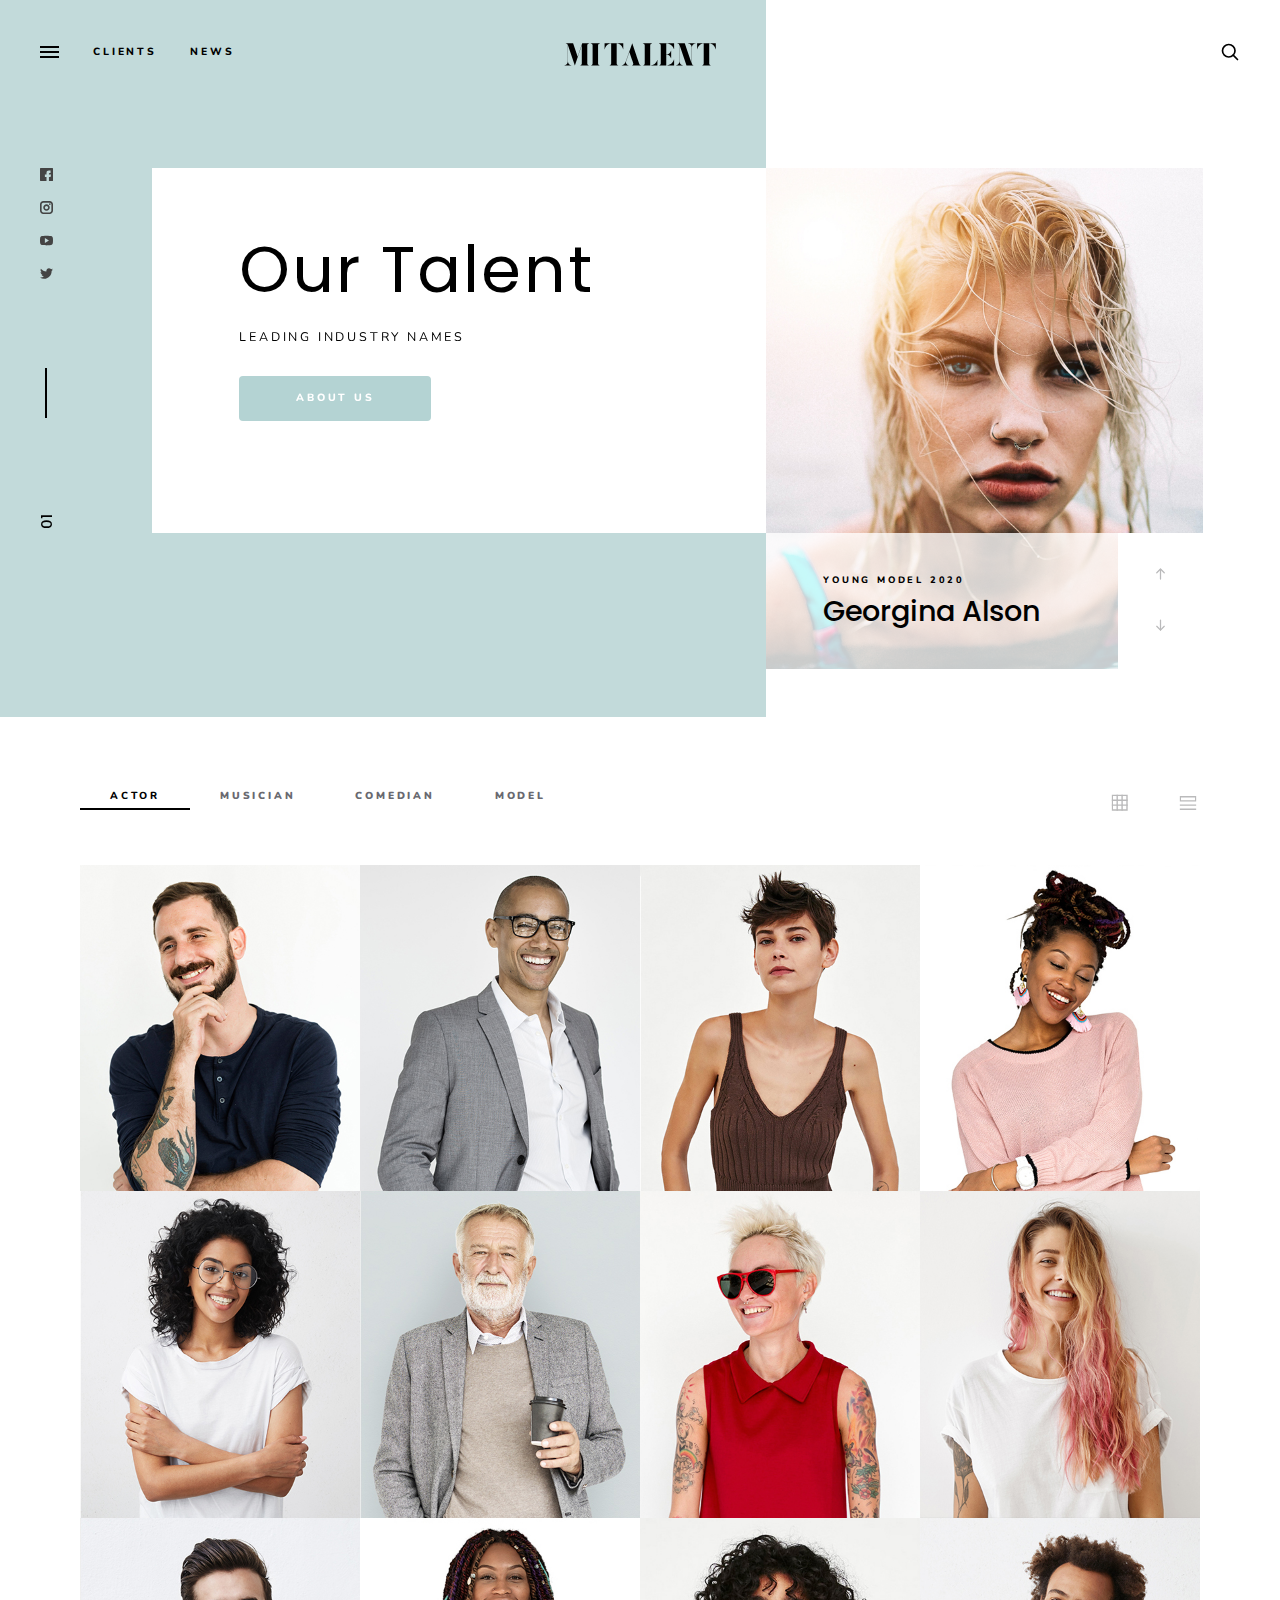
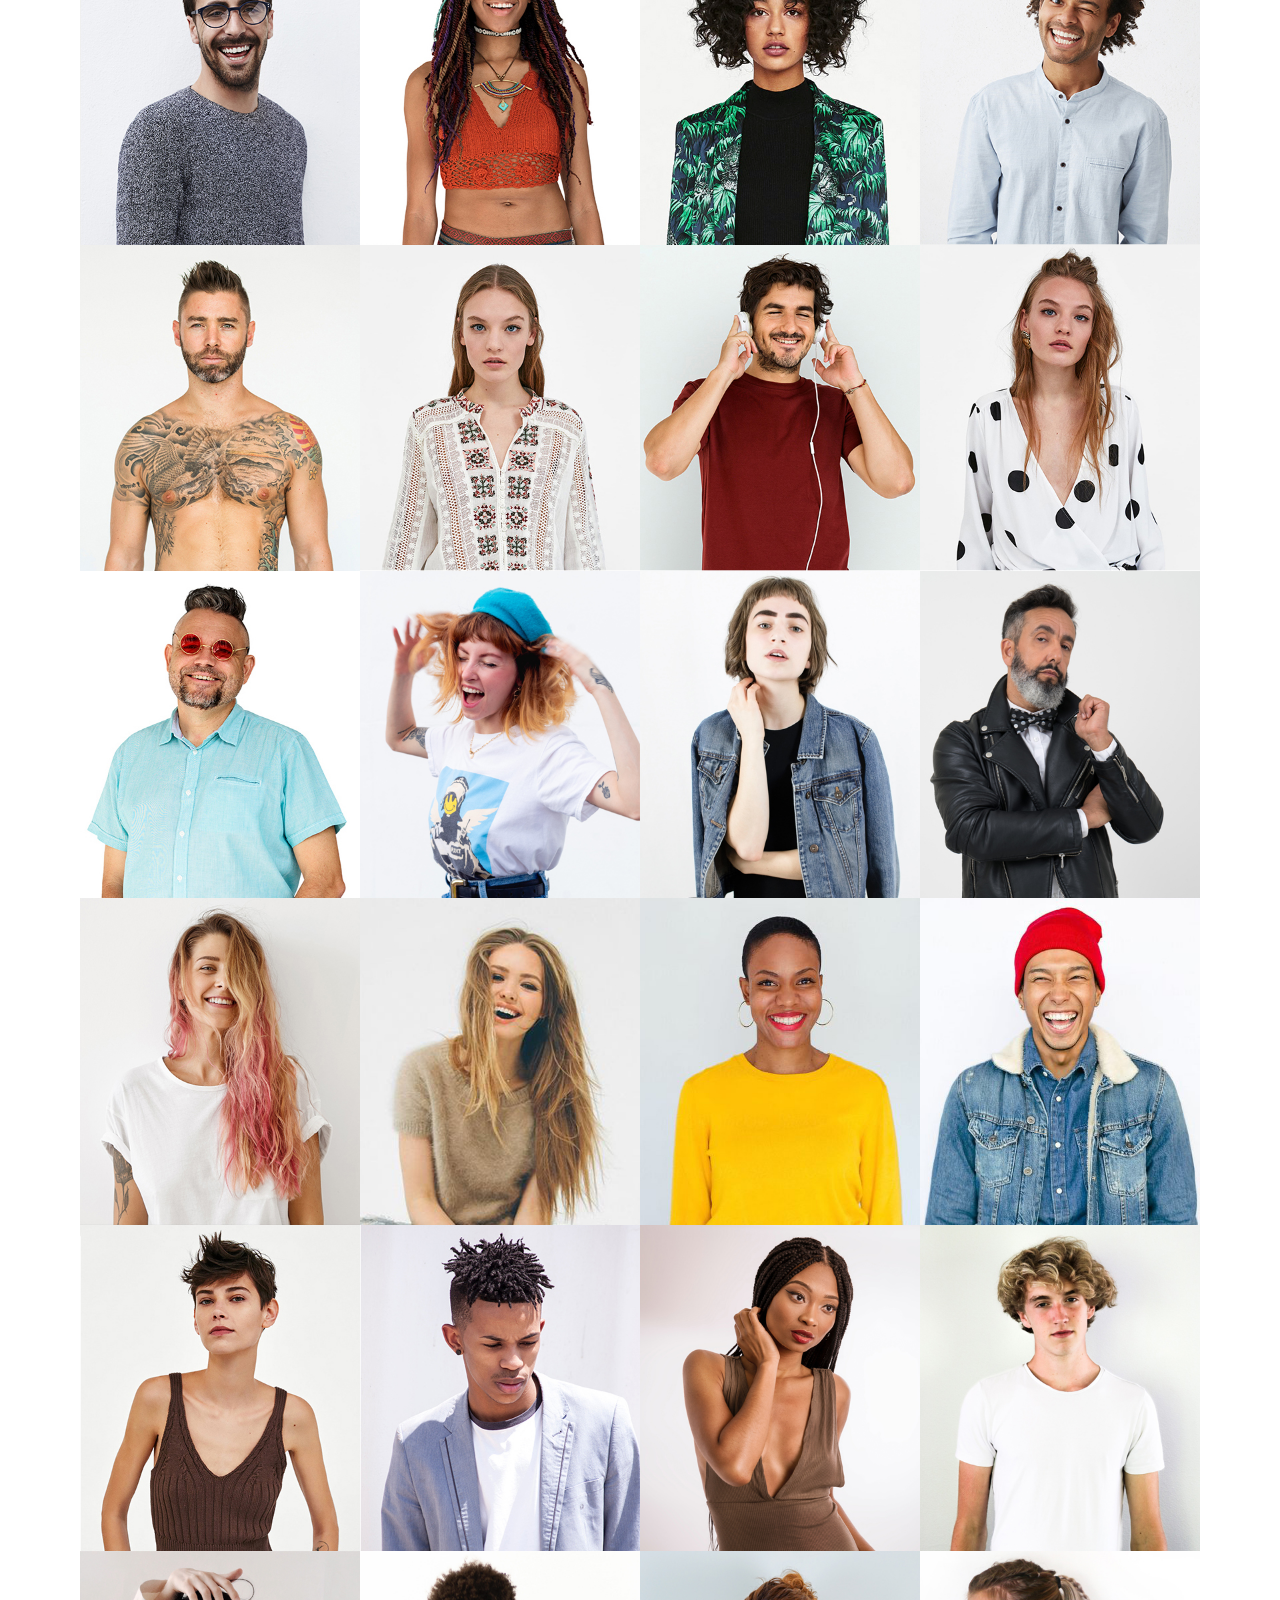
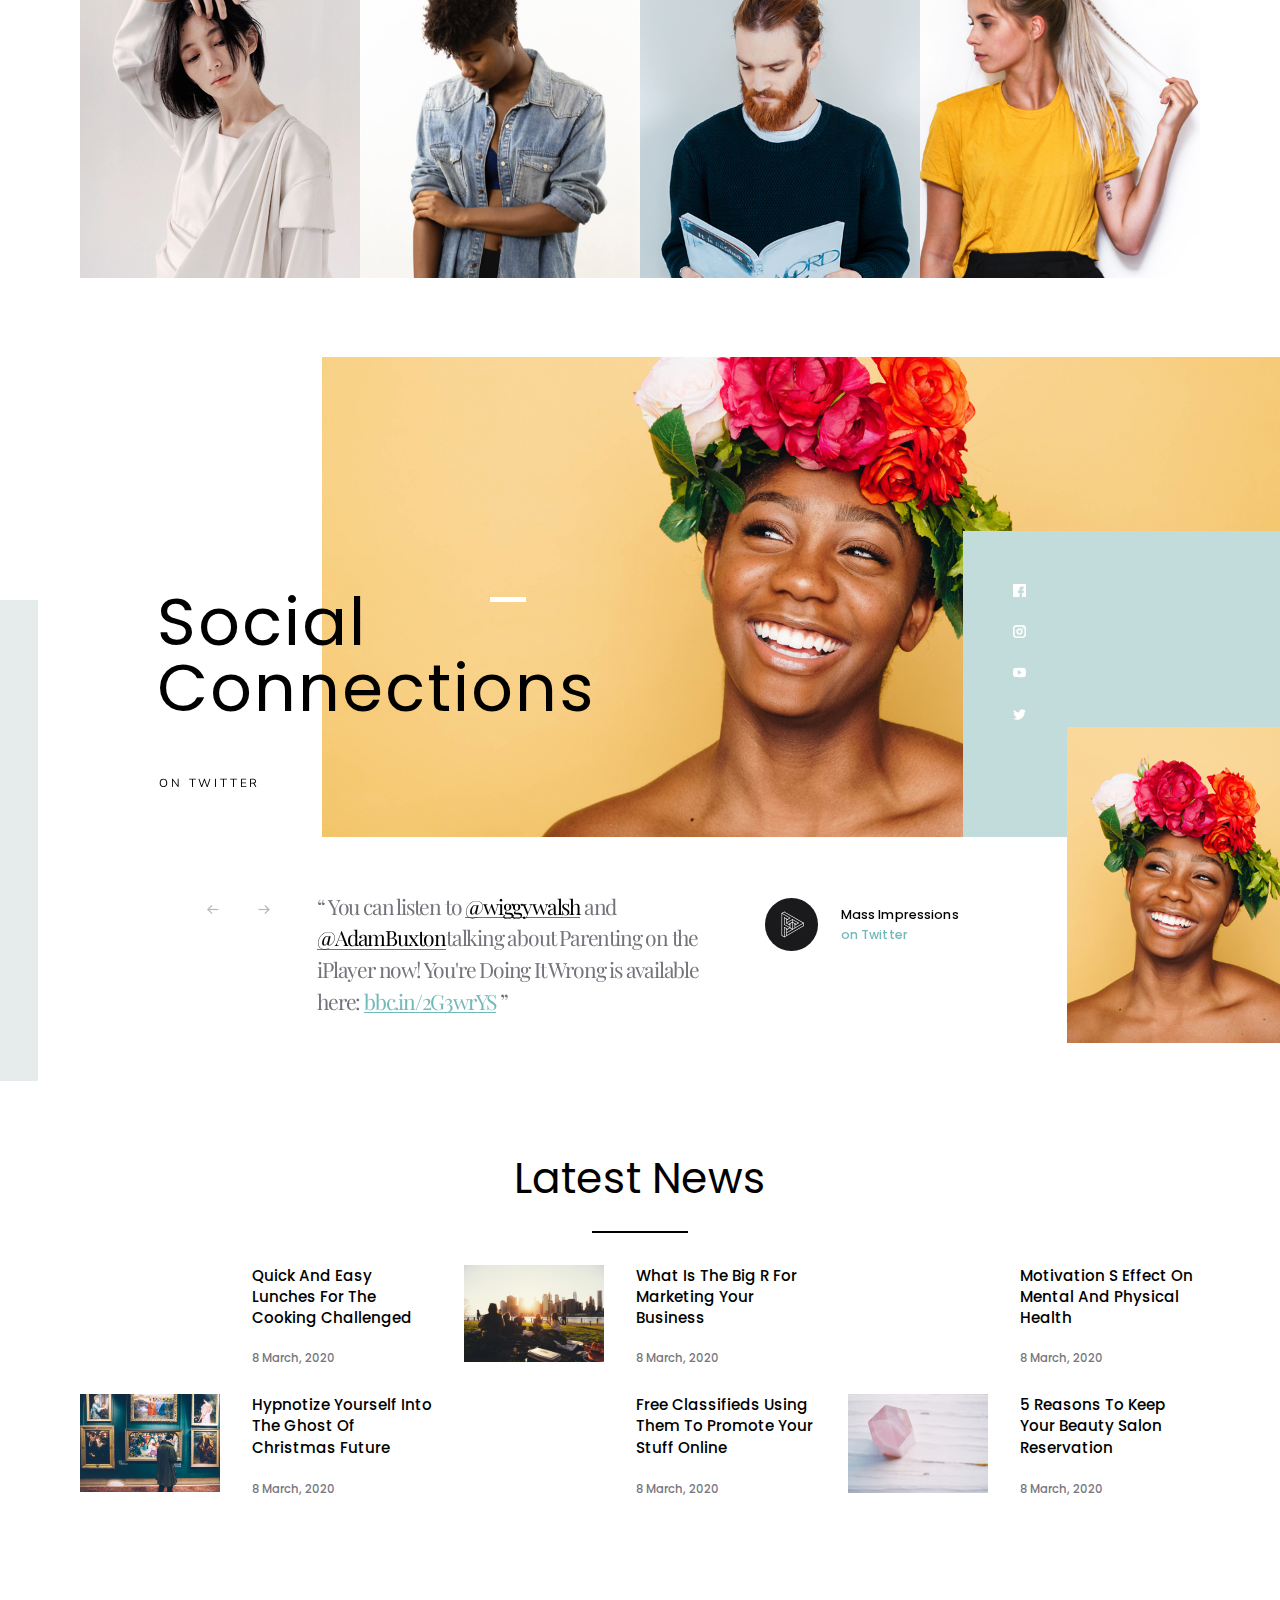
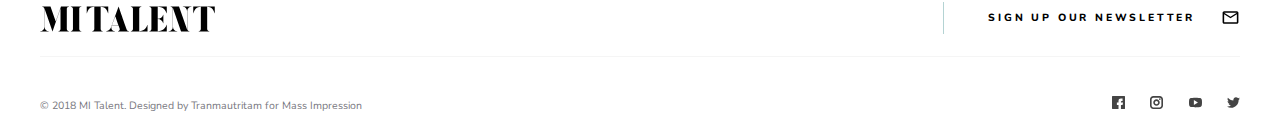
==== commit c7a1cc1b: "Add files via upload" ====
--- a/clients.html
+++ b/clients.html
@@ -23,9 +23,15 @@
                 <div class="container container-my outer-indent square">
                     <div class="flex-header">
                         <nav class="nav-header nav-clients">
-                            <a href="javascript:void(0)">
-                                <span class="menu-icon"></span>
-                            </a>
+                            <div class="transform-menu">
+                                <a  class="menu-block" href="javascript:void(0)">
+                                    <span class="menu-icon menu-btn"></span>
+                                </a>
+                                <nav class="transform-menu-nav "> 
+                                    <a class="menu-nav__link menu-nav__link2 nav-clients-item" href="javascript:void(0)">Home</a>
+                                    <a class="menu-nav__link menu-nav__link1 nav-clients-item" href="javascript:void(0)">About</a>
+                                </nav>
+                            </div>
                             <a class="nav-header-item nav-clients-item" href="/clients.html">Clients</a>
                             <a class="nav-header-item nav-clients-item" href="javascript:void(0)">News</a>
                         </nav>
--- a/css/styles.min.css
+++ b/css/styles.min.css
@@ -4,4 +4,4 @@
  * Licensed under: SEE LICENSE IN https://github.com/OwlCarousel2/OwlCarousel2/blob/master/LICENSE
  */
 .owl-carousel,.owl-carousel .owl-item{-webkit-tap-highlight-color:transparent;position:relative}.owl-carousel{display:none;width:100%;z-index:1}.owl-carousel .owl-stage{position:relative;-ms-touch-action:pan-Y;touch-action:manipulation;-moz-backface-visibility:hidden}.owl-carousel .owl-stage:after{content:".";display:block;clear:both;visibility:hidden;line-height:0;height:0}.owl-carousel .owl-stage-outer{position:relative;overflow:hidden;-webkit-transform:translate3d(0,0,0)}.owl-carousel .owl-item,.owl-carousel .owl-wrapper{-webkit-backface-visibility:hidden;-moz-backface-visibility:hidden;-ms-backface-visibility:hidden;-webkit-transform:translate3d(0,0,0);-moz-transform:translate3d(0,0,0);-ms-transform:translate3d(0,0,0)}.owl-carousel .owl-item{min-height:1px;float:left;-webkit-backface-visibility:hidden;-webkit-touch-callout:none}.owl-carousel .owl-item img{display:block;width:100%}.owl-carousel .owl-dots.disabled,.owl-carousel .owl-nav.disabled{display:none}.no-js .owl-carousel,.owl-carousel.owl-loaded{display:block}.owl-carousel .owl-dot,.owl-carousel .owl-nav .owl-next,.owl-carousel .owl-nav .owl-prev{cursor:pointer;-webkit-user-select:none;-khtml-user-select:none;-moz-user-select:none;-ms-user-select:none;user-select:none}.owl-carousel .owl-nav button.owl-next,.owl-carousel .owl-nav button.owl-prev,.owl-carousel button.owl-dot{background:0 0;color:inherit;border:none;padding:0!important;font:inherit}.owl-carousel.owl-loading{opacity:0;display:block}.owl-carousel.owl-hidden{opacity:0}.owl-carousel.owl-refresh .owl-item{visibility:hidden}.owl-carousel.owl-drag .owl-item{-ms-touch-action:pan-y;touch-action:pan-y;-webkit-user-select:none;-moz-user-select:none;-ms-user-select:none;user-select:none}.owl-carousel.owl-grab{cursor:move;cursor:grab}.owl-carousel.owl-rtl{direction:rtl}.owl-carousel.owl-rtl .owl-item{float:right}.owl-carousel .animated{animation-duration:1s;animation-fill-mode:both}.owl-carousel .owl-animated-in{z-index:0}.owl-carousel .owl-animated-out{z-index:1}.owl-carousel .fadeOut{animation-name:fadeOut}@keyframes fadeOut{0%{opacity:1}100%{opacity:0}}.owl-height{transition:height .5s ease-in-out}.owl-carousel .owl-item .owl-lazy{opacity:0;transition:opacity .4s ease}.owl-carousel .owl-item .owl-lazy:not([src]),.owl-carousel .owl-item .owl-lazy[src^=""]{max-height:0}.owl-carousel .owl-item img.owl-lazy{transform-style:preserve-3d}.owl-carousel .owl-video-wrapper{position:relative;height:100%;background:#000}.owl-carousel .owl-video-play-icon{position:absolute;height:80px;width:80px;left:50%;top:50%;margin-left:-40px;margin-top:-40px;background:url(owl.video.play.png) no-repeat;cursor:pointer;z-index:1;-webkit-backface-visibility:hidden;transition:transform .1s ease}.owl-carousel .owl-video-play-icon:hover{-ms-transform:scale(1.3,1.3);transform:scale(1.3,1.3)}.owl-carousel .owl-video-playing .owl-video-play-icon,.owl-carousel .owl-video-playing .owl-video-tn{display:none}.owl-carousel .owl-video-tn{opacity:0;height:100%;background-position:center center;background-repeat:no-repeat;background-size:contain;transition:opacity .4s ease}.owl-carousel .owl-video-frame{position:relative;z-index:1;height:100%;width:100%}
-a,abbr,acronym,address,applet,article,aside,audio,b,big,blockquote,body,canvas,caption,center,cite,code,dd,del,details,dfn,div,dl,dt,em,embed,fieldset,figcaption,figure,footer,form,h1,h2,h3,h4,h5,h6,header,hgroup,html,i,iframe,img,ins,kbd,label,legend,li,mark,menu,nav,object,ol,output,p,pre,q,ruby,s,samp,section,small,span,strike,strong,sub,summary,sup,table,tbody,td,tfoot,th,thead,time,tr,tt,u,ul,var,video{margin:0;padding:0;border:0;font-size:100%;font:inherit;vertical-align:baseline}article,aside,details,figcaption,figure,footer,header,hgroup,menu,nav,section{display:block}body{line-height:1}ol,ul{list-style:none}blockquote,q{quotes:none}blockquote:after,blockquote:before,q:after,q:before{content:"";content:none}table{border-collapse:collapse;border-spacing:0}*{padding:0;margin:0;border:0;outline:none;box-sizing:border-box}html{height:100%;scroll-behavior:smooth}body,html{min-height:100%;width:100%}.clear:after,.clear:before{content:" ";display:table}.clear:after{clear:both}.container{max-width:1920px;padding:0 60px}@media (max-width:1919px){.container{padding:0 40px}}@media (min-width:530px) and (max-width:991px){.container{padding:0 2.5vw}}@media (min-width:320px) and (max-width:529px){.container{padding:0 3vw}}a{text-decoration:none;display:block}html{width:100%;max-width:100%}html::-webkit-scrollbar{width:3px;height:3px}html::-webkit-scrollbar-button{background-color:#666}html::-webkit-scrollbar-track{background-color:#999}html::-webkit-scrollbar-track-piece{background-color:#fff}html::-webkit-scrollbar-thumb{height:50px;background-color:#666;border-radius:3px}html:-webkit-scrollbar-corner{background-color:#999}html::-webkit-resizer{background-color:#666}.main-wrapper{margin:0 auto;max-width:1920px}.outer-indent{margin-bottom:167px}@media (min-width:1200px) and (max-width:1919px){.outer-indent{margin-bottom:7.5vw}}@media (min-width:992px) and (max-width:1199px){.outer-indent{margin-bottom:6vw}}@media (min-width:768px) and (max-width:991px){.outer-indent{margin-bottom:4vw}}@media (min-width:320px) and (max-width:767px){.outer-indent{margin-bottom:2.7vw}}@media (min-width:320px) and (max-width:991px){.nav-header-item{display:none}}.container-my{padding-top:67px;position:relative;font-family:Nunito,sans-serif;font-weight:800}.container-my a{text-decoration:none;color:#000}.container-my:before{content:"";width:769px;height:720px;background-color:#c2dada;position:absolute;z-index:-1;right:0;top:0}@media (min-width:992px) and (max-width:1918px){.container-my:before{width:40vw;height:34.9vw}}@media (min-width:768px) and (max-width:991px){.container-my:before{width:40vw;height:40vw}}@media (min-width:576px) and (max-width:767px){.container-my:before{width:100vw;height:78vw}}@media (min-width:530px) and (max-width:575px){.container-my:before{height:80vw}}@media (min-width:440px) and (max-width:529px){.container-my:before{height:85vw}}@media (min-width:320px) and (max-width:439px){.container-my:before{height:90vw}}@media (min-width:320px) and (max-width:1919px){.container-my{padding-top:2.6vw}}.flex-header{justify-content:space-between;display:flex;align-items:center;flex-wrap:wrap}.header-search,.logo,.nav-header{flex-basis:33.3%}@media (min-width:320px) and (max-width:767px){.header-search,.nav-header{flex-basis:50%}}.logo{text-align:center}@media (min-width:320px) and (max-width:767px){.logo{flex-basis:100%;order:-1}}.logo-img{width:37.8%;margin-top:7px}@media (min-width:440px) and (max-width:991px){.logo-img{width:51%;margin-top:0}}@media (min-width:440px) and (max-width:767px){.logo-img{width:25%}}@media (min-width:320px) and (max-width:439px){.logo-img{width:35%}}.nav-header{display:flex;align-items:center}.nav-header-item{font-size:14px;letter-spacing:2.8px;text-transform:uppercase;margin-right:51px;transition:all .3s ease-in-out;-webkit-transition:all .3s ease-in-out;-moz-transition:all .3s ease-in-out;-ms-transition:all .3s ease-in-out;-o-transition:all .3s ease-in-out}@media (min-width:992px) and (max-width:1919px){.nav-header-item{font-size:calc((100vw - 1200px)/720*4 + 10px);margin-right:2.5vw}}.nav-header-item:hover{color:#b3d4d4}.nav-header-item:hover,.text-block{transition:all .3s ease-in-out;-webkit-transition:all .3s ease-in-out;-moz-transition:all .3s ease-in-out;-ms-transition:all .3s ease-in-out;-o-transition:all .3s ease-in-out}.text-block{margin-right:10px;height:40px;padding-left:2.6vw;background-color:transparent;width:0;-webkit-appearance:none}@media (min-width:768px) and (max-width:1919px){.text-block{height:3vw}}.text-block--active{border-left:1px solid #fff;width:59%;transition:all .3s ease-in-out;-webkit-transition:all .3s ease-in-out;-moz-transition:all .3s ease-in-out;-ms-transition:all .3s ease-in-out;-o-transition:all .3s ease-in-out}.text-block::-webkit-input-placeholder{color:#000;font-size:14px;font-family:Nunito,sans-serif;font-weight:800;letter-spacing:2.8px;text-transform:uppercase}.text-block::-moz-placeholder{color:#000;font-size:14px;font-family:Nunito,sans-serif;font-weight:800;letter-spacing:2.8px;text-transform:uppercase}.text-block:-ms-input-placeholder{color:#000;font-size:14px;font-family:Nunito,sans-serif;font-weight:800;letter-spacing:2.8px;text-transform:uppercase}.text-block::-ms-input-placeholder{color:#000;font-size:14px;font-family:Nunito,sans-serif;font-weight:800;letter-spacing:2.8px;text-transform:uppercase}.text-block::placeholder{color:#000;font-size:14px;font-family:Nunito,sans-serif;font-weight:800;letter-spacing:2.8px;text-transform:uppercase}@media (min-width:992px) and (max-width:1919px){.text-block::-webkit-input-placeholder{font-size:calc((100vw - 1200px)/720*4 + 10px)}.text-block::-moz-placeholder{font-size:calc((100vw - 1200px)/720*4 + 10px)}.text-block:-ms-input-placeholder{font-size:calc((100vw - 1200px)/720*4 + 10px)}.text-block::-ms-input-placeholder{font-size:calc((100vw - 1200px)/720*4 + 10px)}.text-block::placeholder{font-size:calc((100vw - 1200px)/720*4 + 10px)}}@media (min-width:768px) and (max-width:991px){.text-block::-webkit-input-placeholder{font-size:calc((100vw - 1200px)/720*4 + 10px)}.text-block::-moz-placeholder{font-size:calc((100vw - 1200px)/720*4 + 10px)}.text-block:-ms-input-placeholder{font-size:calc((100vw - 1200px)/720*4 + 10px)}.text-block::-ms-input-placeholder{font-size:calc((100vw - 1200px)/720*4 + 10px)}.text-block::placeholder{font-size:calc((100vw - 1200px)/720*4 + 10px)}}@media (min-width:576px) and (max-width:767px){.text-block::-webkit-input-placeholder{font-size:11px}.text-block::-moz-placeholder{font-size:11px}.text-block:-ms-input-placeholder{font-size:11px}.text-block::-ms-input-placeholder{font-size:11px}.text-block::placeholder{font-size:11px}}@media (min-width:320px) and (max-width:575px){.text-block::-webkit-input-placeholder{font-size:10px}.text-block::-moz-placeholder{font-size:10px}.text-block:-ms-input-placeholder{font-size:10px}.text-block::-ms-input-placeholder{font-size:10px}.text-block::placeholder{font-size:10px}}.header-search{display:flex;position:relative;justify-content:flex-end;align-items:center}.header-search-btn{width:20px;height:20px;background:none;outline:none!important}@media (min-width:992px) and (max-width:1500px){.header-search-btn{background-size:18px}}.menu-icon{display:block;width:20px;height:2px;background-color:#000;margin-right:45px}@media (min-width:992px) and (max-width:1500px){.menu-icon{width:19px;margin-right:2.6vw}}.menu-icon:after,.menu-icon:before{display:block;content:"";width:20px;height:2px;background-color:#000}@media (min-width:992px) and (max-width:1500px){.menu-icon:after,.menu-icon:before{width:19px}}.menu-icon:before{transform:translateY(-6px);-webkit-transform:translateY(-6px);-moz-transform:translateY(-6px);-ms-transform:translateY(-6px);-o-transform:translateY(-6px)}.menu-icon:after{transform:translateY(4px);-webkit-transform:translateY(4px);-moz-transform:translateY(4px);-ms-transform:translateY(4px);-o-transform:translateY(4px)}.header-search-stroke{fill:none;stroke:#000;stroke-width:2;stroke-linecap:round;stroke-linejoin:round}.header-search-stroke--active{stroke:#fff}.container-relative{position:relative}.verticalsocial-network{position:absolute;top:10px;z-index:100}.network{justify-content:space-between;display:flex;flex-direction:column;width:16px;height:180px}@media (min-width:992px) and (max-width:1919px){.network{height:9vw}}@media (min-width:320px) and (max-width:991px){.network{display:none}}.network-item{fill:#444}@media (min-width:1200px) and (max-width:1600px){.network-item{width:13px}}@media (min-width:992px) and (max-width:1199px){.network-item{width:12px}}.network-item:hover path,.network-item path{transition:all .4s ease-in-out;-webkit-transition:all .4s ease-in-out;-moz-transition:all .4s ease-in-out;-ms-transition:all .4s ease-in-out;-o-transition:all .4s ease-in-out}.network-item:hover path{fill:#b3d4d4}.header-slider,.slider-area{position:relative}.owl-stage-outer{counter-reset:sec -2}.item{position:relative}.item:before{position:absolute;counter-increment:sec;content:"0" counter(sec);transform:rotate(-90deg);-webkit-transform:rotate(-90deg);-moz-transform:rotate(-90deg);-ms-transform:rotate(-90deg);-o-transform:rotate(-90deg);bottom:263px;font-family:Poppins,sans-serif;font-weight:500;font-size:18px}@media (min-width:1200px) and (max-width:1919px){.item:before{font-size:calc((100vw - 1200px)/720*4 + 14px);bottom:14.3vw}}@media (min-width:1251px) and (max-width:1600px){.item:before{bottom:34.5%}}@media (min-width:992px) and (max-width:1250px){.item:before{bottom:33.1%}}@media (min-width:768px) and (max-width:1199px){.item:before{font-size:calc((100vw - 1200px)/720*2 + 13px)}}@media (min-width:320px) and (max-width:991px){.item:before{bottom:30%}}@media (min-width:576px) and (max-width:991px){.item:before{font-size:14px}}@media (min-width:530px) and (max-width:575px){.item:before{font-size:14px}}@media (min-width:440px) and (max-width:529px){.item:before{font-size:calc((100vw - 1200px)/720*2 + 13px);z-index:100;left:1vw}}@media (min-width:320px) and (max-width:439px){.item:before{font-size:calc((100vw - 1200px)/720*2 + 13px);z-index:100;left:1.2vw}}.item:after{content:"";height:60px;width:2px;background-color:#000;position:absolute;z-index:10;left:8px;bottom:360px}@media (min-width:320px) and (max-width:1919px){.item:after{bottom:50%;height:10%;left:3px}}@media (min-width:1400px) and (max-width:1919px){.item:after{left:6px}}@media (min-width:1200px) and (max-width:1399px){.item:after{left:5px}}@media (min-width:921px) and (max-width:991px){.item:after{left:.5vw}}@media (min-width:768px) and (max-width:920px){.item:after{left:.65vw}}@media (min-width:600px) and (max-width:700px){.item:after{left:.7vw}}@media (min-width:576px) and (max-width:767px){.item:after{left:.8vw}}@media (min-width:530px) and (max-width:575px){.item:after{left:.9vw}}@media (min-width:440px) and (max-width:529px){.item:after{left:1.8vw}}@media (min-width:320px) and (max-width:439px){.item:after{left:2vw}}.owl-item.active>.item:after{-webkit-animation-duration:2s;animation-duration:2s;-webkit-animation-name:move2;animation-name:move2;-webkit-animation-direction:alternate;animation-direction:alternate;-webkit-animation-iteration-count:infinite;animation-iteration-count:infinite;-webkit-animation-fill-mode:backwards;animation-fill-mode:backwards;-webkit-animation-timing-function:linear;animation-timing-function:linear}@-webkit-keyframes move2{50%{height:10%;transform:translateY(1.5vw);-webkit-transform:translateY(1.5vw);-moz-transform:translateY(1.5vw);-ms-transform:translateY(1.5vw);-o-transform:translateY(1.5vw)}to{height:20%;transform:translateY(3vw);-webkit-transform:translateY(3vw);-moz-transform:translateY(3vw);-ms-transform:translateY(3vw);-o-transform:translateY(3vw)}}@keyframes move2{50%{height:10%;transform:translateY(1.5vw);-webkit-transform:translateY(1.5vw);-moz-transform:translateY(1.5vw);-ms-transform:translateY(1.5vw);-o-transform:translateY(1.5vw)}to{height:20%;transform:translateY(3vw);-webkit-transform:translateY(3vw);-moz-transform:translateY(3vw);-ms-transform:translateY(3vw);-o-transform:translateY(3vw)}}.translate-title-slider:after{content:"";right:4.9%;bottom:35%;position:absolute;width:56px;height:7px;background-color:#fff;-webkit-animation-duration:4.5s;animation-duration:4.5s;-webkit-animation-name:move1;animation-name:move1;-webkit-animation-direction:alternate;animation-direction:alternate;-webkit-animation-iteration-count:infinite;animation-iteration-count:infinite;-webkit-animation-fill-mode:backwards;animation-fill-mode:backwards;-webkit-animation-timing-function:linear;animation-timing-function:linear}@media (min-width:900px) and (max-width:1919px){.translate-title-slider:after{right:11%;bottom:35%;width:10%;height:3%}}@media (min-width:1000px) and (max-width:1600px){.translate-title-slider:after{right:11%;bottom:35%}}@media (min-width:1201px) and (max-width:1360px){.translate-title-slider:after{right:12%;bottom:35%}}@media (min-width:1100px) and (max-width:1200px){.translate-title-slider:after{right:13.5%;bottom:35%}}@media (min-width:900px) and (max-width:1099px){.translate-title-slider:after{right:14%;bottom:35%}}@media (min-width:320px) and (max-width:900px){.translate-title-slider:after{display:none}}@-webkit-keyframes move1{50%{transform:translate3d(100px,-140px,5px);-webkit-transform:translate3d(100px,-140px,5px);-moz-transform:translate3d(100px,-140px,5px);-ms-transform:translate3d(100px,-140px,5px);-o-transform:translate3d(100px,-140px,5px)}to{transform:translate3d(200px,100px,5px);-webkit-transform:translate3d(200px,100px,5px);-moz-transform:translate3d(200px,100px,5px);-ms-transform:translate3d(200px,100px,5px);-o-transform:translate3d(200px,100px,5px)}}@keyframes move1{50%{transform:translate3d(100px,-140px,5px);-webkit-transform:translate3d(100px,-140px,5px);-moz-transform:translate3d(100px,-140px,5px);-ms-transform:translate3d(100px,-140px,5px);-o-transform:translate3d(100px,-140px,5px)}to{transform:translate3d(200px,100px,5px);-webkit-transform:translate3d(200px,100px,5px);-moz-transform:translate3d(200px,100px,5px);-ms-transform:translate3d(200px,100px,5px);-o-transform:translate3d(200px,100px,5px)}}.owl-item.active>.item>.translate-title-slider:after{-webkit-transform:translateX(0);transform:translateX(0);transition:all 1s ease-in-out;-webkit-transition:all 1s ease-in-out;-moz-transition:all 1s ease-in-out;-ms-transition:all 1s ease-in-out;-o-transition:all 1s ease-in-out}.form-slide{margin-left:262px;max-width:1121px;height:auto;position:relative}@media (min-width:992px) and (max-width:1919px){.form-slide{margin-left:14.4vw;margin-right:23.1vw}}@media (min-width:768px) and (max-width:991px){.form-slide{margin-left:4vw;margin-right:23.1vw}}@media (min-width:530px) and (max-width:767px){.form-slide{margin-left:4.2vw;margin-right:4.2vw}}@media (min-width:320px) and (max-width:529px){.form-slide{margin-left:0;margin-right:0}}.form-slide .slide{width:100%;height:auto}.title-slider{display:flex;flex-direction:column;align-items:flex-start;position:absolute;z-index:1000;top:266px;left:180px}@media (min-width:992px) and (max-width:1919px){.title-slider{top:13vw;left:10.3vw}}@media (min-width:530px) and (max-width:991px){.title-slider{top:5vw;left:8vw}}@media (min-width:320px) and (max-width:529px){.title-slider{top:3vw;left:3vw}}.slider-name{font-family:Poppins,sans-serif;font-size:101px;width:505px;letter-spacing:2.02px;line-height:100px}@media (min-width:576px) and (max-width:1919px){.slider-name{font-size:calc((100vw - 1200px)/720*41 + 60px);width:27.7vw;line-height:1em}}@media (min-width:320px) and (max-width:575px){.slider-name{font-size:calc((100vw - 1200px)/720*39 + 62px);width:27vw;line-height:1em}}.transition-slider-name{transform:translateX(100%);-webkit-transform:translateX(100%);-moz-transform:translateX(100%);-ms-transform:translateX(100%);-o-transform:translateX(100%)}.owl-item.active>.item>.title-slider>.transition-description-slider,.owl-item.active>.item>.title-slider>.transition-slider-name,.transition-slider-name{transition:all 1s ease-in-out;-webkit-transition:all 1s ease-in-out;-moz-transition:all 1s ease-in-out;-ms-transition:all 1s ease-in-out;-o-transition:all 1s ease-in-out}.owl-item.active>.item>.title-slider>.transition-description-slider,.owl-item.active>.item>.title-slider>.transition-slider-name{-webkit-transform:translateX(0);transform:translateX(0)}.transition-description-slider{transform:translateY(300%);-webkit-transform:translateY(300%);-moz-transform:translateY(300%);-ms-transform:translateY(300%);-o-transform:translateY(300%);transition:all 1s ease-in-out;-webkit-transition:all 1s ease-in-out;-moz-transition:all 1s ease-in-out;-ms-transition:all 1s ease-in-out;-o-transition:all 1s ease-in-out}.description-slider{margin-top:66px;font-family:Nunito,sans-serif;letter-spacing:2.8px;text-transform:uppercase;font-size:17px;margin-left:2px}@media (min-width:576px) and (max-width:1919px){.description-slider{font-size:calc((100vw - 1200px)/720*5 + 12px);margin-top:3vw}}@media (min-width:320px) and (max-width:575px){.description-slider{font-size:calc((100vw - 1200px)/720*4 + 13px);margin-top:3vw}}.linkandbutton{display:flex;color:#fff;z-index:1001;font-family:Nunito,sans-serif;font-weight:800;font-size:14px;letter-spacing:2.8px;position:absolute;bottom:0}.linkandbutton a{transition:all .4s ease-in-out;-webkit-transition:all .4s ease-in-out;-moz-transition:all .4s ease-in-out;-ms-transition:all .4s ease-in-out;-o-transition:all .4s ease-in-out}@media (min-width:320px) and (max-width:991px){.linkandbutton a{order:1}}.linkandbutton a:hover{color:#000;transition:all .4s ease-in-out;-webkit-transition:all .4s ease-in-out;-moz-transition:all .4s ease-in-out;-ms-transition:all .4s ease-in-out;-o-transition:all .4s ease-in-out}@media (min-width:992px) and (max-width:1919px){.linkandbutton{font-size:calc((100vw - 1200px)/720*4 + 10px);bottom:0}}@media (min-width:576px) and (max-width:991px){.linkandbutton{font-size:calc((100vw - 1200px)/720*3 + 10px);left:4vw;bottom:0}}@media (min-width:530px) and (max-width:575px){.linkandbutton{font-size:calc((100vw - 1200px)/720*1 + 12px);left:4vw;bottom:0}}@media (min-width:320px) and (max-width:529px){.linkandbutton{font-size:calc((100vw - 1200px)/720*3 + 10px);left:0;bottom:0}}.linkandbutton .profile-page{width:262px;height:110px;background-color:#b4d3d3;text-align:center;line-height:110px;text-transform:uppercase}@media (min-width:768px) and (max-width:1919px){.linkandbutton .profile-page{width:14.4vw;height:5vw;line-height:5vw}}@media (min-width:576px) and (max-width:767px){.linkandbutton .profile-page{width:20vw;height:7.5vw;line-height:7.5vw}}@media (min-width:320px) and (max-width:575px){.linkandbutton .profile-page{width:26vw;height:10vw;line-height:10vw}}.linkandbutton .play{display:flex;align-items:center;justify-content:center;width:110px;height:110px;background-color:#fff;outline:none}@media (min-width:768px) and (max-width:1919px){.linkandbutton .play{width:5vw;height:5vw;line-height:5vw}}@media (min-width:576px) and (max-width:767px){.linkandbutton .play{width:7.5vw;height:7.5vw;line-height:7.5vw}}@media (min-width:320px) and (max-width:575px){.linkandbutton .play{width:10vw;height:10vw;line-height:10vw}}.linkandbutton .play .animation-btn{width:40%;-webkit-animation:heartbeat 1.5s ease-in-out infinite both;animation:heartbeat 1.5s ease-in-out infinite both}@-webkit-keyframes heartbeat{0%{-webkit-transform:scale(1);transform:scale(1);-webkit-transform-origin:center center;transform-origin:center center;-webkit-animation-timing-function:ease-out;animation-timing-function:ease-out}10%{-webkit-transform:scale(.91);transform:scale(.91);-webkit-animation-timing-function:ease-in;animation-timing-function:ease-in}17%{-webkit-transform:scale(.98);transform:scale(.98);-webkit-animation-timing-function:ease-out;animation-timing-function:ease-out}33%{-webkit-transform:scale(.87);transform:scale(.87);-webkit-animation-timing-function:ease-in;animation-timing-function:ease-in}45%{-webkit-transform:scale(1);transform:scale(1);-webkit-animation-timing-function:ease-out;animation-timing-function:ease-out}}@keyframes heartbeat{0%{-webkit-transform:scale(1);transform:scale(1);-webkit-transform-origin:center center;transform-origin:center center;-webkit-animation-timing-function:ease-out;animation-timing-function:ease-out}10%{-webkit-transform:scale(.91);transform:scale(.91);-webkit-animation-timing-function:ease-in;animation-timing-function:ease-in}17%{-webkit-transform:scale(.98);transform:scale(.98);-webkit-animation-timing-function:ease-out;animation-timing-function:ease-out}33%{-webkit-transform:scale(.87);transform:scale(.87);-webkit-animation-timing-function:ease-in;animation-timing-function:ease-in}45%{-webkit-transform:scale(1);transform:scale(1);-webkit-animation-timing-function:ease-out;animation-timing-function:ease-out}}.horizontal-part{counter-reset:section;justify-content:space-between;display:flex;flex-direction:column;height:156px;position:absolute;right:307px;bottom:140px}@media (min-width:1200px) and (max-width:1919px){.horizontal-part{height:9vw;right:18.5vw;bottom:5.7vw}}@media (min-width:992px) and (max-width:1199px){.horizontal-part{height:9vw;right:18.5vw;bottom:3.7vw}}@media (min-width:768px) and (max-width:991px){.horizontal-part{height:9vw;right:16.5vw;bottom:5vw}}@media (min-width:320px) and (max-width:767px){.horizontal-part{display:none}}.button-dots{font-family:Nunito,sans-serif;font-weight:800;font-size:12px;color:#696970;letter-spacing:2.8px;text-decoration:none;background:none;position:relative}@media (min-width:768px) and (max-width:1919px){.button-dots{font-size:calc((100vw - 1200px)/720*3 + 9px)}}.button-dots:before{counter-increment:section;content:"0" counter(section)}.button-dots.active{color:#000}.button-dots.active:after{content:"";height:2px;width:56px;background-color:#000;position:absolute;top:50%;left:100px;transform:translateY(-50%);-webkit-transform:translateY(-50%);-moz-transform:translateY(-50%);-ms-transform:translateY(-50%);-o-transform:translateY(-50%)}@media (min-width:1200px) and (max-width:1919px){.button-dots.active:after{left:5vw}}@media (min-width:768px) and (max-width:1199px){.button-dots.active:after{left:5vw;width:45px}}.firstpart,.secondpart{width:0;height:50%;background-color:transparent}@-webkit-keyframes add-objekt1{0%{width:0}20%{width:0}50%{width:0;background:#fff}80%{width:100%;background:#fff}to{width:100%;background:#fff}}@keyframes add-objekt1{0%{width:0}20%{width:0}50%{width:0;background:#fff}80%{width:100%;background:#fff}to{width:100%;background:#fff}}@-webkit-keyframes add-objekt2{0%{width:0}30%{width:0}75%{width:0;background:#fff}90%{width:100%;background:#fff}to{width:100%;background:#fff}}@keyframes add-objekt2{0%{width:0}30%{width:0}75%{width:0;background:#fff}90%{width:100%;background:#fff}to{width:100%;background:#fff}}.firstpart{-webkit-animation-name:add-objekt1;animation-name:add-objekt1;-webkit-animation-iteration-count:infinite;animation-iteration-count:infinite;-webkit-animation-fill-mode:backwards;animation-fill-mode:backwards;-webkit-animation-timing-function:ease;animation-timing-function:ease}.firstpart,.secondpart{-webkit-animation-delay:2s;animation-delay:2s;-webkit-animation-duration:2s;animation-duration:2s;-webkit-animation-direction:alternate;animation-direction:alternate}.secondpart{-webkit-animation-name:add-objekt2;animation-name:add-objekt2;-webkit-animation-iteration-count:infinite;animation-iteration-count:infinite;-webkit-animation-fill-mode:backwards;animation-fill-mode:backwards;-webkit-animation-timing-function:ease;animation-timing-function:ease}.animation-slider{display:flex;flex-direction:column;background:transparent;position:absolute;top:0;bottom:0;left:0;right:0;z-index:100}.filter{display:flex;justify-content:center;margin:0 auto;font-family:Nunito,sans-serif;font-weight:900;font-size:12px;letter-spacing:2.8px;text-transform:uppercase}@media (min-width:768px) and (max-width:1919px){.filter{font-size:calc((100vw - 1200px)/720*2 + 10px)}}@media (min-width:320px) and (max-width:767px){.filter{font-size:calc((100vw - 1200px)/720*1 + 11px);justify-content:space-around}}@media (min-width:320px) and (max-width:439px){.filter{font-size:calc((100vw - 1200px)/720*2 + 10px)}}.filter li a{text-decoration:none;color:#696970;padding:0 30px}@media (min-width:320px) and (max-width:1199px){.filter li a{padding:0 1.3vw}}.filter .ui-state-active{position:relative;font-weight:800;padding-bottom:14px}.filter .ui-state-active>a{color:#000}@media (min-width:576px) and (max-width:1919px){.filter .ui-state-active{padding-bottom:.7vw}}@media (min-width:320px) and (max-width:576px){.filter .ui-state-active{padding-bottom:2vw}}.ui-state-active:after{content:" ";display:block;height:2px;width:100%;background-color:#000;position:absolute;bottom:0}.gutters{padding-top:115px}@media (min-width:992px) and (max-width:1919px){.gutters{padding-top:5vw}}@media (min-width:768px) and (max-width:991px){.gutters{padding-top:4vw}}@media (min-width:320px) and (max-width:767px){.gutters{padding-top:7vw}}.margin-bottom{margin-bottom:81px}@media (min-width:992px) and (max-width:1919px){.margin-bottom{margin-bottom:4vw}}@media (min-width:320px) and (max-width:991px){.margin-bottom{margin-bottom:3vw}}.inner-padding{padding-right:60px;padding-left:60px}@media (min-width:992px) and (max-width:1919px){.inner-padding{padding:0 40px}}@media (min-width:576px) and (max-width:991px){.inner-padding{padding:0 4vw}}@media (min-width:320px) and (max-width:575px){.inner-padding{padding:0}}.filter-artist{display:flex;flex-wrap:wrap;justify-content:center}.filter-artist__item{position:relative;flex-basis:25%}@media (min-width:768px) and (max-width:950px){.filter-artist__item{flex-basis:33.3%}}@media (min-width:320px) and (max-width:767px){.filter-artist__item{flex-basis:50%}}.filter-artist__item img{display:flex;width:100%}@media (min-width:320px) and (max-width:950px){.filter-artist__item img{display:block}}@media (min-width:320px) and (max-width:950px){.filter-artist a:nth-child(7),.filter-artist a:nth-child(8){display:none}}@media (min-width:320px) and (max-width:767px){.filter-artist a:nth-child(5),.filter-artist a:nth-child(6){display:none}}.information-artist-active{display:flex;opacity:0;width:100%;height:auto;background-color:rgba(45,47,51,.69);position:absolute;bottom:0;right:0;top:0;left:0;flex-direction:column;justify-content:flex-end;align-content:center;text-decoration:none;transition:all .5s ease-in-out;-webkit-transition:all .5s ease-in-out;-moz-transition:all .5s ease-in-out;-ms-transition:all .5s ease-in-out;-o-transition:all .5s ease-in-out}.information-artist-active .information-artist{text-align:center;margin-bottom:46px;color:#fff;font-family:Poppins,sans-serif;font-size:30px}@media (min-width:768px) and (max-width:1919px){.information-artist-active .information-artist{font-size:calc((100vw - 1200px)/720*10 + 20px);margin-bottom:2.5vw}}@media (min-width:320px) and (max-width:767px){.information-artist-active .information-artist{font-size:calc((100vw - 1200px)/720*5 + 25px);margin-bottom:3.5vw}}@media (min-width:320px) and (max-width:439px){.information-artist-active .information-artist{font-size:calc((100vw - 1200px)/720*7 + 23px)}}.information-artist-active span{display:block;font-size:12px;font-family:Nunito,sans-serif;font-weight:800;color:#aeaeb7;margin-top:15px;letter-spacing:2.8px;text-transform:uppercase}@media (min-width:768px) and (max-width:1919px){.information-artist-active span{font-size:calc((100vw - 1200px)/720*4 + 8px);margin-top:1vw}}@media (min-width:440px) and (max-width:767px){.information-artist-active span{font-size:calc((100vw - 1200px)/720*1 + 11px)}}@media (min-width:320px) and (max-width:439px){.information-artist-active span{font-size:calc((100vw - 1200px)/720*2 + 10px);margin-top:1.5vw}}.information-artist-active .circle{width:56px;height:56px;border-radius:50%;-webkit-border-radius:50%;-moz-border-radius:50%;-ms-border-radius:50%;-o-border-radius:50%;position:absolute;top:18px;right:18px;background:url(../images/ArrowUPRight.png) no-repeat 50%;background-color:#b4d3d3}@media (min-width:768px) and (max-width:1919px){.information-artist-active .circle{width:3.3vw;height:3.3vw;top:1vw;right:1vw}}@media (min-width:950px) and (max-width:1199px){.information-artist-active .circle{width:40px;height:40px}}@media (min-width:768px) and (max-width:949px){.information-artist-active .circle{width:30px;height:30px;background-size:50%}}@media (min-width:320px) and (max-width:767px){.information-artist-active .circle{width:8vw;height:8vw;background-size:50%}}@media (min-width:320px) and (max-width:439px){.information-artist-active .circle{top:2vw;right:2vw}}.explore-bottom{text-align:center}.explore-bottom a{color:#fff;margin-top:60px;width:220px;height:60px;background-color:#b4d3d3;border-radius:30px;-webkit-border-radius:30px;-moz-border-radius:30px;-ms-border-radius:30px;-o-border-radius:30px;line-height:60px;display:inline-block;letter-spacing:2.8px;text-transform:uppercase;font-size:14px;font-family:Nunito,sans-serif;font-weight:800}.explore-bottom a,.explore-bottom a:hover{transition:all .4s ease-in-out;-webkit-transition:all .4s ease-in-out;-moz-transition:all .4s ease-in-out;-ms-transition:all .4s ease-in-out;-o-transition:all .4s ease-in-out}.explore-bottom a:hover{color:#000;background-color:#fff;border:2px solid #b4d3d3;transform:translateY(5px);-webkit-transform:translateY(5px);-moz-transform:translateY(5px);-ms-transform:translateY(5px);-o-transform:translateY(5px)}@media (min-width:768px) and (max-width:1919px){.explore-bottom a{font-size:calc((100vw - 1200px)/720*4 + 10px);margin-top:3vw;width:14vw;height:3.8vw;line-height:3.8vw}}@media (min-width:768px) and (max-width:991px){.explore-bottom a{font-size:calc((100vw - 1200px)/720*3 + 11px);width:17vw;height:4vw;line-height:4vw}}@media (min-width:440px) and (max-width:767px){.explore-bottom a{font-size:calc((100vw - 1200px)/720*1 + 13px);width:30vw;height:8vw;line-height:8vw;margin-top:4vw;font-size:calc((100vw - 1200px)/720*2 + 12px)}}@media (min-width:320px) and (max-width:439px){.explore-bottom a{font-size:calc((100vw - 1200px)/720*3 + 11px);width:33vw;height:8vw;line-height:8vw;margin-top:4vw}}.filter-artist__item:hover .information-artist-active,.filter-artist a{transition:all .4s ease-in-out;-webkit-transition:all .4s ease-in-out;-moz-transition:all .4s ease-in-out;-ms-transition:all .4s ease-in-out;-o-transition:all .4s ease-in-out}.filter-artist__item:hover .information-artist-active{display:flex;opacity:1;position:absolute}.information-artist-active:hover .wibro{-webkit-animation:flip-scale-down-diag-2 .5s linear both;animation:flip-scale-down-diag-2 .5s linear both}@-webkit-keyframes flip-scale-down-diag-2{0%{-webkit-transform:scale(1) rotate3d(-1,1,0,0deg);transform:scale(1) rotate3d(-1,1,0,0deg)}50%{-webkit-transform:scale(.4) rotate3d(-1,1,0,-90deg);transform:scale(.4) rotate3d(-1,1,0,-90deg)}to{-webkit-transform:scale(1) rotate3d(-1,1,0,-180deg);transform:scale(1) rotate3d(-1,1,0,-180deg)}}@keyframes flip-scale-down-diag-2{0%{-webkit-transform:scale(1) rotate3d(-1,1,0,0deg);transform:scale(1) rotate3d(-1,1,0,0deg)}50%{-webkit-transform:scale(.4) rotate3d(-1,1,0,-90deg);transform:scale(.4) rotate3d(-1,1,0,-90deg)}to{-webkit-transform:scale(1) rotate3d(-1,1,0,-180deg);transform:scale(1) rotate3d(-1,1,0,-180deg)}}.inner-margin{margin-top:111px;padding:0 120px;font-family:Poppins,sans-serif}@media (min-width:768px) and (max-width:1919px){.inner-margin{margin-top:6vw;padding:0 80px}}@media (min-width:320px) and (max-width:991px){.inner-margin{margin-top:6vw;padding:0 6.5vw}}@media (min-width:530px) and (max-width:575px){.inner-margin{padding:0 2.5vw}}@media (min-width:320px) and (max-width:529px){.inner-margin{padding:0 3vw}}.news-title{color:#000;font-size:60px;text-align:center;padding-bottom:2.5vw;position:relative;width:25vw;margin:0 auto 4vw}@media (min-width:768px) and (max-width:1919px){.news-title{margin-bottom:2.5vw;font-size:calc((100vw - 1200px)/720*20 + 40px)}}@media (min-width:320px) and (max-width:991px){.news-title{margin-bottom:3vw}}@media (min-width:320px) and (max-width:767px){.news-title{font-size:calc((100vw - 1200px)/720*17 + 43px);width:45vw}}.news-title:after{background-color:#000;height:2px;display:block;content:"";position:absolute;width:30%;left:50%;bottom:0;transform:translateX(-50%);-webkit-transform:translateX(-50%);-moz-transform:translateX(-50%);-ms-transform:translateX(-50%);-o-transform:translateX(-50%);-webkit-animation-duration:3.5s;animation-duration:3.5s;-webkit-animation-name:stretching;animation-name:stretching;-webkit-animation-direction:alternate;animation-direction:alternate;-webkit-animation-iteration-count:infinite;animation-iteration-count:infinite;-webkit-animation-fill-mode:backwards;animation-fill-mode:backwards;-webkit-animation-timing-function:linear;animation-timing-function:linear}@-webkit-keyframes stretching{0%{width:30%;background-color:#000}50%{width:45%;background-color:#c6dddd}75%{background-color:#d3e5e5}to{width:65%;background-color:#fff}}@keyframes stretching{0%{width:30%;background-color:#000}50%{width:45%;background-color:#c6dddd}75%{background-color:#d3e5e5}to{width:65%;background-color:#fff}}.grid-news{display:grid;grid-template-columns:1fr 1fr 1fr;grid-template-areas:"section-one section-two section-three" "section-four section-four section-five" "section-six section-seven section-five";grid-gap:50px;grid-column-gap:3%;margin-bottom:160px}@media (min-width:320px) and (max-width:1919px){.grid-news{margin-bottom:8vw;grid-column-gap:2.5vw;grid-row-gap:2.3vw}}@media (min-width:320px) and (max-width:991px){.grid-news{grid-template-columns:1fr 1fr;grid-template-areas:"section-one section-two" "section-four section-four" "section-five section-six" "section-five section-seven"}}@media (min-width:320px) and (max-width:575px){.grid-news{grid-template-areas:"section-one section-one" "section-two section-two" "section-four section-four" "section-six section-six" "section-seven section-seven"}}@media (min-width:320px) and (max-width:575px){.imgnews{flex-basis:50%;height:18vw;overflow:hidden}}.imgnews a{display:block;height:100%}.imgnews a img{width:100%;height:auto}.section-one{grid-area:section-one}.section-two{grid-area:section-two}.section-three{grid-area:section-three}@media (min-width:320px) and (max-width:991px){.section-three{display:none!important}}.news-section:not(.section-four) a:hover,.news-section a{transition:all .4s ease-in-out;-webkit-transition:all .4s ease-in-out;-moz-transition:all .4s ease-in-out;-ms-transition:all .4s ease-in-out;-o-transition:all .4s ease-in-out}.news-section:not(.section-four) a:hover{color:#b3d4d4}.news-section .container-img{width:100%}.news-section .container-img img{width:100%;height:100%}.section-four{grid-area:section-four;position:relative}.trending-link{position:absolute;top:10px;right:10px;display:inline-block;width:18.7%;height:56px;background-color:#fff;line-height:56px;text-align:center;letter-spacing:2.8px;text-transform:uppercase;color:#000;font-family:Nunito,sans-serif;font-weight:800;font-size:14px}@media (min-width:992px) and (max-width:1919px){.trending-link{font-size:calc((100vw - 1200px)/720*5 + 9px);width:10vw;height:3vw;line-height:3vw}}@media (min-width:320px) and (max-width:991px){.trending-link{font-size:calc((100vw - 1200px)/720*3 + 11px);width:13vw;height:4vw;line-height:4vw}}@media (min-width:440px) and (max-width:767px){.trending-link{width:15vw;height:5vw;line-height:5vw}}@media (min-width:320px) and (max-width:575px){.trending-link{width:20vw}}@media (min-width:320px) and (max-width:439px){.trending-link{width:20vw;height:6vw;line-height:6vw;left:10px}}.imgplay{width:38.1%;position:absolute;top:0;left:0;background-color:#d0e2e2;height:100%;box-sizing:border-box;padding:0 0 55px 60px;display:flex;flex-direction:column;justify-content:flex-end;font-size:30px;color:#fff;letter-spacing:-.6px}@media (min-width:992px) and (max-width:1919px){.imgplay{font-size:calc((100vw - 1200px)/720*10 + 20px);padding:0 0 2.5vw 2.5vw}}@media (min-width:320px) and (max-width:991px){.imgplay{font-size:calc((100vw - 1200px)/720*7 + 23px);padding:0 0 3.5vw 3.5vw}}@media (min-width:320px) and (max-width:440px){.imgplay{font-size:calc((100vw - 1200px)/720*8.5 + 21.5px);padding:0 0 3.5vw 3.5vw}}.imgplay span{padding-top:18px;font-size:16px;display:block;color:#fff}@media (min-width:992px) and (max-width:1919px){.imgplay span{font-size:calc((100vw - 1200px)/720*5 + 11px);padding-top:1vw}}@media (min-width:576px) and (max-width:991px){.imgplay span{font-size:calc((100vw - 1200px)/720*4 + 12px);padding-top:1vw}}@media (min-width:320px) and (max-width:767px){.imgplay span{font-size:calc((100vw - 1200px)/720*3 + 13px)}}@media (min-width:320px) and (max-width:439px){.imgplay span{padding-top:2.5vw;font-size:calc((100vw - 1200px)/720*4 + 12px)}}.imgplay a{width:295px;line-height:48px;text-decoration:none;color:#fff}@media (min-width:992px) and (max-width:1919px){.imgplay a{width:15vw;line-height:1.7em}}@media (min-width:576px) and (max-width:1199px){.imgplay a{line-height:1.5em}}@media (min-width:768px) and (max-width:991px){.imgplay a{width:20vw;line-height:1.7em}}@media (min-width:576px) and (max-width:811px){.imgplay a{width:22vw}}@media (min-width:320px) and (max-width:575px){.imgplay a{width:30vw;line-height:1.7em}}@media (min-width:320px) and (max-width:439px){.imgplay a{width:30vw;line-height:1.1em}}.play-news{position:absolute;display:flex;left:60px;top:210px;display:block;width:32px;height:40px;background:url(../images/playwhite.svg) no-repeat 50%;background-size:cover}@media (min-width:992px) and (max-width:1919px){.play-news{width:1.9vw;height:2.4vw;left:2.5vw;top:10.5vw}}@media (min-width:576px) and (max-width:991px){.play-news{width:3.5vw;height:3.5vw;left:3vw;top:15vw}}@media (min-width:576px) and (max-width:767px){.play-news{top:18vw}}@media (min-width:440px) and (max-width:690px){.play-news{top:12vw}}@media (min-width:320px) and (max-width:575px){.play-news{width:5vw;height:5vw;left:2.5vw}}@media (min-width:320px) and (max-width:439px){.play-news{top:12vw}}.section-five{position:relative;grid-area:section-five;overflow:hidden;display:flex}@media (min-width:320px) and (max-width:575px){.section-five{display:none!important}}.section-five,.section-seven,.section-six{justify-content:space-between;display:flex;flex-direction:column;font-weight:500;font-size:24px}@media (min-width:992px) and (max-width:1919px){.section-five,.section-seven,.section-six{font-size:calc((100vw - 992px)/720*10 + 14px)}}@media (min-width:576px) and (max-width:991px){.section-five,.section-seven,.section-six{font-size:calc((100vw - 992px)/720*7 + 17px)}}@media (min-width:440px) and (max-width:575px){.section-five,.section-seven,.section-six{font-size:calc((100vw - 992px)/720*5 + 19px)}}@media (min-width:320px) and (max-width:439px){.section-five,.section-seven,.section-six{font-size:calc((100vw - 992px)/720*7 + 17px)}}.section-five .section-caption,.section-seven .section-caption,.section-six .section-caption{line-height:36px}@media (min-width:992px) and (max-width:1919px){.section-five .section-caption,.section-seven .section-caption,.section-six .section-caption{line-height:1.4em;width:25vw}}@media (min-width:576px) and (max-width:991px){.section-five .section-caption,.section-seven .section-caption,.section-six .section-caption{line-height:1.5em;width:38vw}}@media (min-width:576px) and (max-width:767px){.section-five .section-caption,.section-seven .section-caption,.section-six .section-caption{width:42vw}}@media (min-width:440px) and (max-width:575px){.section-five .section-caption,.section-seven .section-caption,.section-six .section-caption{line-height:1.5em}}@media (min-width:320px) and (max-width:439px){.section-five .section-caption,.section-seven .section-caption,.section-six .section-caption{line-height:1.1em}}.section-five .section-caption span,.section-seven .section-caption span,.section-six .section-caption span{padding-top:5px;font-size:16px;display:block;color:#77777e}@media (min-width:768px) and (max-width:1919px){.section-five .section-caption span,.section-seven .section-caption span,.section-six .section-caption span{font-size:calc((100vw - 1200px)/720*5 + 11px);padding-top:1vw;line-height:1.4em}}@media (min-width:576px) and (max-width:991px){.section-five .section-caption span,.section-seven .section-caption span,.section-six .section-caption span{font-size:calc((100vw - 1200px)/720*4 + 12px);padding-top:1vw}}@media (min-width:440px) and (max-width:767px){.section-five .section-caption span,.section-seven .section-caption span,.section-six .section-caption span{font-size:calc((100vw - 1200px)/720*3 + 13px)}}@media (min-width:320px) and (max-width:439px){.section-five .section-caption span,.section-seven .section-caption span,.section-six .section-caption span{font-size:calc((100vw - 1200px)/720*4 + 12px)}}.section-six{grid-area:section-six}.media-part{color:#000}@media (min-width:992px) and (max-width:1920px){.media-part{display:none}}.section-seven{grid-area:section-seven;position:relative;overflow:hidden}.playcircle{width:90px;height:90px;border-radius:50%;-webkit-border-radius:50%;-moz-border-radius:50%;-ms-border-radius:50%;-o-border-radius:50%;border:1px solid #fff;position:absolute;bottom:52px;left:40px;background:url(../images/playwhite.svg) no-repeat 50%;background-size:34px}@media (min-width:992px) and (max-width:1919px){.playcircle{width:4.2vw;height:4.2vw;background-size:1.6vw;bottom:2vw;left:2.3vw}}@media (min-width:576px) and (max-width:1919px){.playcircle{bottom:1.5vw;left:1.5vw}}@media (min-width:768px) and (max-width:991px){.playcircle{width:6vw;height:6vw;background-size:2.5vw}}@media (min-width:576px) and (max-width:767px){.playcircle{width:8vw;height:8vw;background-size:3vw}}@media (min-width:320px) and (max-width:575px){.playcircle{width:15vw;height:15vw;background-size:5vw;bottom:3.5vw;left:3.5vw}}.vertical-points{display:flex;justify-content:center;align-items:center;position:absolute;flex-direction:column;width:4vw;height:100%;right:0;bottom:0}.vertical-points .point{margin:.5vw;height:6px;width:6px;background-color:#f1f4f4;border-radius:50%;-webkit-border-radius:50%;-moz-border-radius:50%;-ms-border-radius:50%;-o-border-radius:50%}.vertical-points .point.active{height:12px;width:12px;background-color:#fff}@media (min-width:320px) and (max-width:1919px){.vertical-points .point.active{height:9px;width:9px}}@media (min-width:992px) and (max-width:1199px){.vertical-points .point.active{height:.6vw;width:.6vw}}@media (min-width:440px) and (max-width:575px){.vertical-points .point.active{height:13px;width:13px}}@media (min-width:320px) and (max-width:1919px){.vertical-points .point{height:5px;width:5px}}@media (min-width:992px) and (max-width:1199px){.vertical-points .point{height:.4vw;width:.4vw}}@media (min-width:440px) and (max-width:575px){.vertical-points .point{height:8px;width:8px;margin:5px}}@media (min-width:320px) and (max-width:439px){.vertical-points .point{margin:5px}}@media (min-width:320px) and (max-width:575px){.vertical-points{width:40px}}.horizontal-points{display:flex;justify-content:center;align-items:center;position:absolute;width:100%;height:4vw;bottom:.1vw}.horizontal-points .point{margin:.5vw;height:6px;width:6px;background-color:#f1f4f4;border-radius:50%;-webkit-border-radius:50%;-moz-border-radius:50%;-ms-border-radius:50%;-o-border-radius:50%}.horizontal-points .point.active{height:12px;width:12px;background-color:#fff}@media (min-width:576px) and (max-width:1919px){.horizontal-points .point.active{height:9px;width:9px}}@media (min-width:992px) and (max-width:1199px){.horizontal-points .point.active{height:.6vw;width:.6vw}}@media (min-width:576px) and (max-width:1919px){.horizontal-points .point{height:5px;width:5px}}@media (min-width:992px) and (max-width:1199px){.horizontal-points .point{height:.4vw;width:.4vw}}.section-four{display:flex}.section-four .imgplay{display:flex;width:38.1%}.imgplay a,.imgplay a:hover{transition:all .4s ease-in-out;-webkit-transition:all .4s ease-in-out;-moz-transition:all .4s ease-in-out;-ms-transition:all .4s ease-in-out;-o-transition:all .4s ease-in-out}.imgplay a:hover{text-decoration:underline}.footer{font-family:Nunito,sans-serif}.upper-footer{justify-content:space-between;display:flex;padding-bottom:33px;border-bottom:1px solid #f5f5f5;align-items:center;flex-wrap:wrap}@media (min-width:320px) and (max-width:1919px){.upper-footer{padding-bottom:1.5vw}}.logo-footer{flex-basis:450px}@media (min-width:1200px) and (max-width:1919px){.logo-footer{flex-basis:350px}}@media (min-width:992px) and (max-width:1199px){.logo-footer{flex-basis:300px}}@media (min-width:768px) and (max-width:991px){.logo-footer{flex-basis:200px}}@media (min-width:440px) and (max-width:767px){.logo-footer{flex-basis:230px}}@media (min-width:320px) and (max-width:575px){.logo-footer{flex-basis:100%}}.logo-footer .logo-img{width:50%}@media (min-width:440px) and (max-width:575px){.logo-footer .logo-img{width:25%}}@media (min-width:320px) and (max-width:439px){.logo-footer .logo-img{width:35%}}.sub-footer{font-weight:800}.sub-footer a{text-decoration:none;color:#000;font-size:14px;letter-spacing:2.8px;text-transform:uppercase}@media (min-width:992px) and (max-width:1919px){.sub-footer a{font-size:calc((100vw - 1200px)/720*4 + 10px)}}@media (min-width:320px) and (max-width:991px){.sub-footer a{font-size:calc((100vw - 1200px)/720*3 + 11px)}}@media (min-width:440px) and (max-width:575px){.sub-footer a{flex-basis:100%;justify-self:flex-end;font-size:calc((100vw - 1200px)/720*2 + 12px)}}.sub-footer a p{position:relative;padding-right:59px;line-height:40px;background:url(../images/mail.svg) no-repeat 100%;background-size:20px}@media (min-width:576px) and (max-width:1700px){.sub-footer a p{padding-right:45px;line-height:33.5px;background-size:19px}}@media (min-width:320px) and (max-width:767px){.sub-footer a p{padding-right:30px;line-height:33.5px;background-size:19px}}@media (min-width:320px) and (max-width:439px){.sub-footer a p{background-size:18px}}.sub-footer a p:before{content:" ";position:absolute;width:1px;height:40px;background-color:#b4d3d3;display:block;left:-55px;bottom:0}@media (min-width:768px) and (max-width:1700px){.sub-footer a p:before{height:32px;left:-45px}}@media (min-width:768px) and (max-width:991px){.sub-footer a p:before{height:30px;left:-30px}}@media (min-width:320px) and (max-width:767px){.sub-footer a p:before{display:none}}.lower-footer{justify-content:space-between;display:flex;align-items:center;margin:80px 0 43px;position:relative}@media (min-width:320px) and (max-width:1700px){.lower-footer{margin:3.5vw 0 3vw}}.copyright{font-weight:400;font-size:15px;color:#77777e}@media (min-width:1200px) and (max-width:1919px){.copyright{font-size:calc((100vw - 1200px)/720*5 + 10px)}}@media (min-width:992px) and (max-width:1199px){.copyright{font-size:calc((100vw - 1200px)/720*4 + 11px)}}@media (min-width:768px) and (max-width:991px){.copyright{font-size:calc((100vw - 1200px)/720*3 + 12px)}}@media (min-width:320px) and (max-width:767px){.copyright{font-size:calc((100vw - 1200px)/720*2 + 13px);width:50%}}.horizontalsocial-network{position:absolute;right:0;bottom:0}.horizontalsocial-network .network-horizontal{justify-content:space-between;display:flex;width:180px;height:16px}@media (min-width:992px) and (max-width:1919px){.horizontalsocial-network .network-horizontal{width:10vw}}@media (min-width:768px) and (max-width:991px){.horizontalsocial-network .network-horizontal{width:13vw}}@media (min-width:440px) and (max-width:767px){.horizontalsocial-network .network-horizontal{width:20vw}}@media (min-width:320px) and (max-width:439px){.horizontalsocial-network .network-horizontal{width:25vw}}.horizontalsocial-network .network-horizontal a{width:18px;height:18px;position:relative;display:block}@media (min-width:992px) and (max-width:1600px){.horizontalsocial-network .network-horizontal a{width:13px;height:13px}}@media (min-width:320px) and (max-width:991px){.horizontalsocial-network .network-horizontal a{width:15px;height:15px}}.square:before{width:1151px;height:1080px;left:0}@media (min-width:1911px) and (max-width:1919px){.square:before{width:61.2%;height:56vw}}@media (min-width:992px) and (max-width:1900px){.square:before{width:60.8%;height:56vw}}@media (min-width:992px) and (max-width:1800px){.square:before{width:60%;height:56vw}}@media (min-width:992px) and (max-width:1620px){.square:before{width:60%;height:56vw}}@media (min-width:992px) and (max-width:1440px){.square:before{width:59.85%;height:56vw}}@media (min-width:768px) and (max-width:1152px){.square:before{width:59.7%;height:56vw}}@media (min-width:768px) and (max-width:991px){.square:before{width:50.1%;height:60.7vw}}@media (min-width:320px) and (max-width:767px){.square:before{width:50%;height:60.7vw}}.clients-search:hover,.nav-clients-item:hover{color:#fff}.text-block-clients--active{border-left:1px solid #b4d3d3}.clients-search--active{stroke:#b4d3d3}.clients-network{top:0}.clients-network-item:hover path{fill:#fff}.verticalsocial-clients-network{top:0}.container-slider{counter-reset:issues}.container-slider:before{counter-increment:issues;content:"0" counter(issues);position:absolute;left:60px;transform:rotate(-90deg);-webkit-transform:rotate(-90deg);-moz-transform:rotate(-90deg);-ms-transform:rotate(-90deg);-o-transform:rotate(-90deg);bottom:202px;z-index:103;font-family:Poppins,sans-serif;font-weight:500;font-size:18px}@media (min-width:320px) and (max-width:1919px){.container-slider:before{font-size:calc((100vw - 1200px)/720*4 + 14px);left:40px;bottom:28%}}@media (min-width:530px) and (max-width:991px){.container-slider:before{left:2.5vw}}@media (min-width:320px) and (max-width:529px){.container-slider:before{left:3vw}}@media (min-width:768px) and (max-width:1199px){.container-slider:before{font-size:calc((100vw - 1200px)/720*2 + 13px)}}@media (min-width:440px) and (max-width:529px){.container-slider:before{font-size:calc((100vw - 1200px)/720*2 + 13px)}}@media (min-width:320px) and (max-width:439px){.container-slider:before{font-size:calc((100vw - 1200px)/720*2 + 13px)}}.container-slider:after{content:"";height:7.5%;width:2px;background-color:#000;position:absolute;z-index:10;left:67px;bottom:50.5%}@media (min-width:320px) and (max-width:1919px){.container-slider:after{bottom:50%;height:10%;left:43px}}@media (min-width:1400px) and (max-width:1919px){.container-slider:after{left:46px}}@media (min-width:1200px) and (max-width:1399px){.container-slider:after{left:45px}}@media (min-width:768px) and (max-width:991px){.container-slider:after{left:2.8vw}}@media (min-width:530px) and (max-width:991px){.container-slider:after{left:2.8vw}}@media (min-width:320px) and (max-width:529px){.container-slider:after{left:3.8vw}}.container-slider:after{-webkit-animation-duration:2s;animation-duration:2s;-webkit-animation-name:move3;animation-name:move3;-webkit-animation-direction:alternate;animation-direction:alternate;-webkit-animation-iteration-count:infinite;animation-iteration-count:infinite;-webkit-animation-fill-mode:backwards;animation-fill-mode:backwards;-webkit-animation-timing-function:linear;animation-timing-function:linear}@-webkit-keyframes move3{50%{height:10%;transform:translateY(1.5vw);-webkit-transform:translateY(1.5vw);-moz-transform:translateY(1.5vw);-ms-transform:translateY(1.5vw);-o-transform:translateY(1.5vw)}to{height:20%;transform:translateY(3vw);-webkit-transform:translateY(3vw);-moz-transform:translateY(3vw);-ms-transform:translateY(3vw);-o-transform:translateY(3vw)}}@keyframes move3{50%{height:10%;transform:translateY(1.5vw);-webkit-transform:translateY(1.5vw);-moz-transform:translateY(1.5vw);-ms-transform:translateY(1.5vw);-o-transform:translateY(1.5vw)}to{height:20%;transform:translateY(3vw);-webkit-transform:translateY(3vw);-moz-transform:translateY(3vw);-ms-transform:translateY(3vw);-o-transform:translateY(3vw)}}.title-block{position:absolute;z-index:100;width:50%;display:block;top:14%;left:18.7%}.title-block .name-width{white-space:nowrap}@media (min-width:320px) and (max-width:991px){.title-block .name-width{font-size:calc((100vw - 1200px)/720*36 + 65px)}}@media (min-width:768px) and (max-width:991px){.title-block{top:11%;left:12%}}@media (min-width:320px) and (max-width:767px){.title-block{top:4%;left:8%}}@media (min-width:751px) and (max-width:767px){.title-block{left:10%}}.description-margin{margin:43px 0 50px;white-space:nowrap}@media (min-width:320px) and (max-width:1919px){.description-margin{margin:2.2vw 0 2.6vw}}.about-page{transition:all .3s ease-in-out;-webkit-transition:all .3s ease-in-out;-moz-transition:all .3s ease-in-out;-ms-transition:all .3s ease-in-out;-o-transition:all .3s ease-in-out;display:block;width:259px;height:60px;letter-spacing:2.8px;text-transform:uppercase;background-color:#b4d3d3;text-align:center;line-height:60px;color:#fff;font-family:Nunito,sans-serif;font-weight:800;font-size:14px;border-radius:4px;-webkit-border-radius:4px;-moz-border-radius:4px;-ms-border-radius:4px;-o-border-radius:4px}.about-page:hover{color:#000;transition:all .4s ease-in-out;-webkit-transition:all .4s ease-in-out;-moz-transition:all .4s ease-in-out;-ms-transition:all .4s ease-in-out;-o-transition:all .4s ease-in-out}@media (min-width:768px) and (max-width:1919px){.about-page{width:15vw;height:3.5vw;line-height:3.5vw;font-size:calc((100vw - 1200px)/720*4 + 10px)}}@media (min-width:768px) and (max-width:991px){.about-page{font-size:calc((100vw - 1200px)/720*5 + 9px)}}@media (min-width:320px) and (max-width:767px){.about-page{font-size:calc((100vw - 1200px)/720*2.5 + 11.5px);width:20vw;height:5vw;line-height:5vw}}@media (min-width:530px) and (max-width:575px){.about-page{font-size:calc((100vw - 1200px)/720*2 + 12px)}}@media (min-width:320px) and (max-width:529px){.about-page{font-size:calc((100vw - 1200px)/720*4 + 10px)}}@media (min-width:320px) and (max-width:439px){.about-page{width:22vw;height:6vw;line-height:6vw}}.wrapper-nav{position:absolute;top:0;right:0;left:0;height:100%;margin-right:6.05%}@media (min-width:1800px) and (max-width:1919px){.wrapper-nav{margin-right:4.8%}}@media (min-width:1600px) and (max-width:1800px){.wrapper-nav{margin-right:5.18%}}@media (min-width:1730px) and (max-width:1750px){.wrapper-nav{margin-right:5.2%}}@media (min-width:1600px) and (max-width:1729px){.wrapper-nav{margin-right:5.2%}}@media (min-width:1450px) and (max-width:1599px){.wrapper-nav{margin-right:5.4%}}@media (min-width:1400px) and (max-width:1499px){.wrapper-nav{margin-right:5.6%}}@media (min-width:1300px) and (max-width:1400px){.wrapper-nav{margin-right:5.8%}}@media (min-width:1100px) and (max-width:1300px){.wrapper-nav{margin-right:6.05%}}@media (min-width:992px) and (max-width:1099px){.wrapper-nav{margin-right:6.5%}}@media (min-width:768px) and (max-width:991px){.wrapper-nav{margin-right:5.2%}}.clients-nav{position:absolute;display:flex;flex-direction:column;align-items:center;justify-content:center;width:7%;height:27.2%;background:#fff;bottom:0;right:0;z-index:100}@media (min-width:768px) and (max-width:1919px){.clients-nav{right:0;width:7%}}@media (min-width:320px) and (max-width:767px){.clients-nav{flex-direction:row;transform:rotate(-90deg);-webkit-transform:rotate(-90deg);-moz-transform:rotate(-90deg);-ms-transform:rotate(-90deg);-o-transform:rotate(-90deg);background:transparent;height:9%}}.fill{width:15px;height:18px;transition:all .3s ease-in-out;-webkit-transition:all .3s ease-in-out;-moz-transition:all .3s ease-in-out;-ms-transition:all .3s ease-in-out;-o-transition:all .3s ease-in-out;fill:#bababb}@media (min-width:992px) and (max-width:1200px){.fill{width:12px}}@media (min-width:768px) and (max-width:991px){.fill{width:10px}}.prev{margin-bottom:20px;transform:rotate(-90deg);-webkit-transform:rotate(-90deg);-moz-transform:rotate(-90deg);-ms-transform:rotate(-90deg);-o-transform:rotate(-90deg)}@media (min-width:1400px) and (max-width:1700px){.prev{margin-bottom:18px}}@media (min-width:1200px) and (max-width:1399px){.prev{margin-bottom:15px}}@media (min-width:992px) and (max-width:1199px){.prev{margin-bottom:8px}}@media (min-width:320px) and (max-width:991px){.prev{margin-bottom:4px}}.prev:hover{fill:#000;transition:all .4s ease-in-out;-webkit-transition:all .4s ease-in-out;-moz-transition:all .4s ease-in-out;-ms-transition:all .4s ease-in-out;-o-transition:all .4s ease-in-out}.next{margin-top:20px;transform:rotate(90deg);-webkit-transform:rotate(90deg);-moz-transform:rotate(90deg);-ms-transform:rotate(90deg);-o-transform:rotate(90deg)}@media (min-width:1400px) and (max-width:1700px){.next{margin-top:18px}}@media (min-width:1200px) and (max-width:1400px){.next{margin-top:15px}}@media (min-width:992px) and (max-width:1200px){.next{margin-top:8px}}@media (min-width:320px) and (max-width:991px){.next{margin-top:4px}}.next:hover{fill:#000;transition:all .4s ease-in-out;-webkit-transition:all .4s ease-in-out;-moz-transition:all .4s ease-in-out;-ms-transition:all .4s ease-in-out;-o-transition:all .4s ease-in-out}@media (min-width:576px) and (max-width:767px){.outer-indent{margin-bottom:.5%}}@media (min-width:320px) and (max-width:575px){.outer-indent{margin-bottom:1%}}@media (min-width:320px) and (max-width:767px){.text-block{display:none}}.clients-corousel__item{padding:0 3.1% 0 9.3%}@media (min-width:320px) and (max-width:991px){.clients-corousel__item{padding:0 3.1%}}.clients-corousel__item-wrapper{overflow:hidden;position:relative;display:flex;justify-content:flex-end;align-items:center;width:100%;background-color:#fff}@media (min-width:320px) and (max-width:767px){.clients-corousel__item-wrapper{width:100%;background-color:transparent;justify-content:center}}.clients-corousel__item-wrapper:before{content:"";position:absolute;left:0;bottom:0;width:100%;height:27.2%;background-color:#c2dada}@media (min-width:320px) and (max-width:767px){.clients-corousel__item-wrapper:before{display:none}}.clients-corousel__item-wrapper-img{max-width:41.6%;max-height:744px;position:relative}@media (min-width:768px) and (max-width:991px){.clients-corousel__item-wrapper-img{max-width:50%}}@media (min-width:320px) and (max-width:767px){.clients-corousel__item-wrapper-img{min-width:100%;max-height:475px}}@media (min-width:440px) and (max-width:575px){.clients-corousel__item-wrapper-img{max-height:390px}}@media (min-width:320px) and (max-width:439px){.clients-corousel__item-wrapper-img{max-height:300px}}.clients-corousel__item-wrapper-info{position:absolute;bottom:0;right:0;background-color:hsla(0,0%,100%,.781);z-index:110;height:27.2%;width:100%;padding-left:125px;display:flex;flex-direction:column;align-items:flex-start;justify-content:center}@media (min-width:768px) and (max-width:1919px){.clients-corousel__item-wrapper-info{padding-left:5.5vw}}@media (min-width:992px) and (max-width:1500px){.clients-corousel__item-wrapper-info{padding-left:4.5vw}}@media (min-width:320px) and (max-width:1250px){.clients-corousel__item-wrapper-info{padding-left:3vw}}@media (min-width:320px) and (max-width:767px){.clients-corousel__item-wrapper-info{height:10%;flex-direction:row;align-items:center;justify-content:flex-start}}.clients-corousel__item-wrapper-info .clients-description-slider{margin-bottom:21px;font-size:12px;font-family:Nunito,sans-serif;font-weight:800;letter-spacing:2.8px;text-transform:uppercase}@media (min-width:768px) and (max-width:1919px){.clients-corousel__item-wrapper-info .clients-description-slider{font-size:calc((100vw - 1200px)/720*5 + 7px);margin-bottom:3%;font-size:calc((100vw - 1200px)/720*3 + 9px)}}@media (min-width:320px) and (max-width:767px){.clients-corousel__item-wrapper-info .clients-description-slider{font-size:calc((100vw - 1200px)/720*2.5 + 9.5px);margin-bottom:0;margin-left:2%;order:1}}.clients-corousel__item-wrapper-info .clients-slider-name{font-family:Poppins,sans-serif;font-weight:500;font-size:42.16px}@media (min-width:992px) and (max-width:1919px){.clients-corousel__item-wrapper-info .clients-slider-name{font-size:calc((100vw - 1200px)/720*15.16 + 27px)}}@media (min-width:768px) and (max-width:991px){.clients-corousel__item-wrapper-info .clients-slider-name{font-size:calc((100vw - 1200px)/720*12.16 + 30px)}}@media (min-width:440px) and (max-width:767px){.clients-corousel__item-wrapper-info .clients-slider-name{font-size:calc((100vw - 1200px)/720*10.16 + 32px)}}@media (min-width:320px) and (max-width:439px){.clients-corousel__item-wrapper-info .clients-slider-name{font-size:calc((100vw - 1200px)/720*12.16 + 30px)}}.gutters-filter{padding-top:182px;padding-bottom:119px}@media (min-width:320px) and (max-width:1919px){.gutters-filter{padding-top:9.5vw;padding-bottom:6.2vw}}@media (min-width:768px) and (max-width:991px){.gutters-filter{padding-top:5vw}}@media (min-width:320px) and (max-width:767px){.gutters-filter{padding-top:6vw}}.filter-clients{margin:0 0 81px 60px}@media (min-width:1200px) and (max-width:1919px){.filter-clients{margin:0 0 4.3vw 40px}}@media (min-width:992px) and (max-width:1199px){.filter-clients{margin:0 0 4.3vw 40px}}@media (min-width:769px) and (max-width:991px){.filter-clients{margin:0 0 4.3vw 35px}}@media (min-width:320px) and (max-width:768px){.filter-clients{margin:0 0 4.3vw;width:100%;justify-content:space-around}}@media (min-width:320px) and (max-width:768px){.hidden-item{display:none}}.filter-flex{display:flex;justify-content:space-between}.grid-filter svg{width:24px;height:24px;margin-right:60px;transition:all .3s ease-in-out;-webkit-transition:all .3s ease-in-out;-moz-transition:all .3s ease-in-out;-ms-transition:all .3s ease-in-out;-o-transition:all .3s ease-in-out}@media (min-width:576px) and (max-width:1919px){.grid-filter svg{margin-right:40px;transform:scale(.7);-webkit-transform:scale(.7);-moz-transform:scale(.7);-ms-transform:scale(.7);-o-transform:scale(.7)}}@media (min-width:900px) and (max-width:991px){.grid-filter svg{margin-right:35px}}@media (min-width:818px) and (max-width:899px){.grid-filter svg{margin-right:31px}}@media (min-width:769px) and (max-width:817px){.grid-filter svg{margin-right:30px}}@media (min-width:320px) and (max-width:768px){.grid-filter svg{display:none}}.grid-filter svg:hover path{stroke:#000;transition:all .3s ease-in-out;-webkit-transition:all .3s ease-in-out;-moz-transition:all .3s ease-in-out;-ms-transition:all .3s ease-in-out;-o-transition:all .3s ease-in-out}@media (min-width:769px) and (max-width:1920px){.explore-clients{display:none}}@media (min-width:320px) and (max-width:767px){.hidden-item2{display:none}}.clients-grid-news{display:grid;grid-template-columns:1fr 1fr 1fr;grid-template-areas:"section-clients-one section-clients-two section-clients-three" "section-clients-four section-clients-five section-clients-six ";grid-gap:50px;grid-column-gap:45px;margin-bottom:160px}@media (min-width:320px) and (max-width:1919px){.clients-grid-news{margin-bottom:8vw;grid-column-gap:2.5vw;grid-row-gap:2.3vw}}@media (min-width:576px) and (max-width:991px){.clients-grid-news{grid-template-columns:1fr 1fr;grid-template-areas:"section-clients-one section-clients-two" "section-clients-three section-clients-four" "section-clients-five section-clients-six"}}@media (min-width:320px) and (max-width:575px){.clients-grid-news{grid-template-columns:1fr;grid-template-areas:"section-clients-one" "section-clients-two" "section-clients-three" "section-clients-four" "section-clients-five" "section-clients-six"}}.section-clients-one{grid-area:section-clients-one;grid-area:section-clients-two;grid-area:section-clients-three;grid-area:section-clients-four;grid-area:section-clients-five;grid-area:section-clients-six}.section-clients{display:grid;grid-template-columns:minmax(100px,200px) minmax(140px,294px);grid-column-gap:40px}@media (min-width:320px) and (max-width:1919px){.section-clients{grid-column-gap:2.5vw;grid-template-columns:minmax(100px,200px) minmax(140px,294px)}}@media (min-width:320px) and (max-width:1100px){.section-clients{grid-template-columns:39.4% 51%}}@media (min-width:740px) and (max-width:991px){.section-clients{grid-template-columns:40.5% 49%}}@media (min-width:320px) and (max-width:767px){.section-clients{grid-template-columns:40.5% 52%}}.content-clients{font-weight:500;display:flex;flex-direction:column;justify-content:space-between}.content-clients a:hover{color:#b3d4d4}.content-clients a,.content-clients a:hover{transition:all .4s ease-in-out;-webkit-transition:all .4s ease-in-out;-moz-transition:all .4s ease-in-out;-ms-transition:all .4s ease-in-out;-o-transition:all .4s ease-in-out}.content-clients a{word-wrap:break-word;text-decoration:none;color:#000;font-size:24px;line-height:36px}@media (min-width:992px) and (max-width:1919px){.content-clients a{font-size:calc((100vw - 1200px)/720*10 + 14px);line-height:1.4em}}@media (min-width:1200px) and (max-width:1253px){.content-clients a{align-self:flex-start}}@media (min-width:992px) and (max-width:1199px){.content-clients a{align-self:flex-start}}@media (min-width:768px) and (max-width:991px){.content-clients a{font-size:calc((100vw - 1200px)/720*5.5 + 18.5px);line-height:1.4em}}@media (min-width:576px) and (max-width:767px){.content-clients a{font-size:calc((100vw - 1200px)/720*6.5 + 17.5px);line-height:1.2em}}@media (min-width:440px) and (max-width:575px){.content-clients a{font-size:calc((100vw - 1200px)/720*4 + 20px);line-height:1.2em}}@media (min-width:320px) and (max-width:439px){.content-clients a{font-size:calc((100vw - 1200px)/720*6 + 18px);line-height:1.2em}}.content-clients span{font-size:16px;display:block;color:#77777e;line-height:1em}@media (min-width:768px) and (max-width:1919px){.content-clients span{font-size:calc((100vw - 1200px)/720*5 + 11px)}}@media (min-width:768px) and (max-width:991px){.content-clients span{font-size:calc((100vw - 1200px)/720*4 + 12px)}}@media (min-width:320px) and (max-width:767px){.content-clients span{font-size:calc((100vw - 1200px)/720*4 + 12px)}}@media (min-width:669px) and (max-width:767px){.content-clients span{font-size:calc((100vw - 1200px)/720*3 + 13px)}}@media (min-width:320px) and (max-width:439px){.content-clients span{font-size:calc((100vw - 1200px)/720*4 + 12px)}}.container-social{padding-bottom:65px}.container-social:after{content:"";bottom:0;left:0;width:61px;height:722px;background-color:#e6ecec;z-index:-1;position:absolute}@media (min-width:320px) and (max-width:1919px){.container-social:after{width:3%;height:66.5%}}@media (min-width:320px) and (max-width:1919px){.container-social{padding-bottom:3%}}.social-slider{padding-left:236px;position:relative}@media (min-width:768px) and (max-width:1919px){.social-slider{padding-left:12.25vw}}@media (min-width:320px) and (max-width:767px){.social-slider{padding-left:8vw}}.social-form-slide{position:relative;margin-left:247px}@media (min-width:768px) and (max-width:1919px){.social-form-slide{margin-left:14.7%}}@media (min-width:320px) and (max-width:767px){.social-form-slide{margin-left:7%}}@media (min-width:320px) and (max-width:440px){.social-form-slide{margin-left:6%}}.slide{max-width:1440px}.title-social{left:0;top:350px}@media (min-width:320px) and (max-width:1919px){.title-social{top:18.2vw}}@media (min-width:320px) and (max-width:576px){.title-social{top:2vw}}.social-network-item{fill:#fff;width:16px;transition:all .3s ease-in-out;-webkit-transition:all .3s ease-in-out;-moz-transition:all .3s ease-in-out;-ms-transition:all .3s ease-in-out;-o-transition:all .3s ease-in-out}.social-network-item>a{font-size:0;line-height:0}@media (min-width:1200px) and (max-width:1600px){.social-network-item>a>svg{width:13px}}@media (min-width:320px) and (max-width:1199px){.social-network-item>a>svg{width:12px}}@media (min-width:320px) and (max-width:576px){.social-network-item>a>svg{width:9px}}.social-form-network{position:absolute;z-index:100;bottom:0;right:0;width:479px;height:452px;background-color:#c2dbdb}@media (min-width:320px) and (max-width:1919px){.social-form-network{width:24.8vw;height:23.9vw}}@media (min-width:991px) and (max-width:1919px){.social-description-slider{font-size:calc((100vw - 1200px)/720*6 + 11px);margin-top:3vw}}@media (min-width:320px) and (max-width:991px){.social-description-slider{font-size:calc((100vw - 1200px)/720*6.5 + 10.5px);margin-top:2vw}}@media (min-width:320px) and (max-width:767px){.social-description-slider{font-size:calc((100vw - 1200px)/720*5 + 12px);margin-top:0}}@media (min-width:320px) and (max-width:1919px){.social-slider-name{font-size:calc((100vw - 1200px)/720*39.5 + 61.5px)}}@media (min-width:320px) and (max-width:440px){.social-slider-name{font-size:calc((100vw - 1200px)/720*38.5 + 62.5px)}}@media (min-width:320px) and (max-width:576px){.social-slider-name{background-color:#fff;width:100%}}.margin-network{padding:80px 0 0 73px;display:flex;flex-direction:column;height:62%;justify-content:space-between}@media (min-width:320px) and (max-width:1919px){.margin-network{padding:4.1vw 0 0 3.9vw}}@media (min-width:320px) and (max-width:576px){.margin-network{padding:3vw 0 0 3vw;height:90%}}.margin-network .social-network-item:hover path,.margin-network svg path{transition:all .4s ease-in-out;-webkit-transition:all .4s ease-in-out;-moz-transition:all .4s ease-in-out;-ms-transition:all .4s ease-in-out;-o-transition:all .4s ease-in-out}.margin-network .social-network-item:hover path{fill:#000}.social-slider-item{position:relative;display:flex;flex-direction:column;font-family:Playfair Display,serif;font-size:30px;line-height:46px}@media (min-width:992px) and (max-width:1919px){.social-slider-item{font-size:calc((100vw - 1200px)/720*10 + 20px)}}@media (min-width:320px) and (max-width:991px){.social-slider-item{font-size:calc((100vw - 1200px)/720*8 + 22px)}}.social-connections{display:flex;margin-left:247px;margin-top:83px;letter-spacing:-.04em;letter-spacing:-1.2px;color:#73737b}@media (min-width:320px) and (max-width:1919px){.social-connections{margin-left:12.5vw;margin-top:4.2vw}}@media (min-width:768px) and (max-width:1200px){.social-connections{margin-top:2vw}}@media (min-width:320px) and (max-width:767px){.social-connections{margin-left:7.5vw;margin-top:1vw}}@media (min-width:320px) and (max-width:501px){.social-connections{flex-direction:column}}.tweet{color:#000;border-bottom:1px solid #73737b}.link-web,.tweet{display:inline-block;line-height:1em}.link-web{color:#72b9b9;border-bottom:1px solid #72b9b9}.social-tweet{width:575px;margin-right:95px;margin-bottom:37px;line-height:46px}@media (min-width:320px) and (max-width:1919px){.social-tweet{width:30vw;margin-right:5vw;margin-bottom:2vw;line-height:1.5em}}@media (min-width:320px) and (max-width:991px){.social-tweet{width:35.5vw;margin-right:2.5vw}}@media (min-width:320px) and (max-width:768px){.social-tweet{width:43vw;margin-right:1.5vw}}@media (min-width:320px) and (max-width:501px){.social-tweet{width:65vw}}.circle-part{width:80px;height:80px;border-radius:50%;-webkit-border-radius:50%;-moz-border-radius:50%;-ms-border-radius:50%;-o-border-radius:50%;background:url(../images/tweetobj.svg) no-repeat center 50%;background-color:#1a1a1d;background-size:85%;margin-right:34px}@media (min-width:320px) and (max-width:1919px){.circle-part{width:4.1vw;height:4.1vw;margin-right:1.8vw}}.icon-profile{height:100px;display:flex;align-items:center}@media (min-width:320px) and (max-width:1919px){.icon-profile{height:5.3vw}}.icon-profile p{font-family:Poppins,sans-serif;font-weight:500;font-size:16px;color:#000;line-height:25px}.icon-profile p span{color:#72b9b9}@media (min-width:320px) and (max-width:1919px){.icon-profile p{font-size:calc((100vw - 1200px)/720*4 + 12px);line-height:1.6em;letter-spacing:.01em}}.social-part-slide{position:absolute;bottom:0;right:0;z-index:100;max-width:19%}@media (min-width:577px) and (max-width:768px){.social-part-slide{bottom:5vw}}@media (min-width:320px) and (max-width:576px){.social-part-slide{bottom:8vw}}@media (min-width:320px) and (max-width:440px){.social-part-slide{bottom:10vw}}@media (min-width:320px) and (max-width:359px){.social-part-slide{bottom:17vw}}.social-clients-nav{position:absolute;background-color:transparent;width:5vw;height:5vw;left:16vw;bottom:9vw;transform:rotate(90deg);-webkit-transform:rotate(90deg);-moz-transform:rotate(90deg);-ms-transform:rotate(90deg);-o-transform:rotate(90deg);align-items:flex-start}@media (min-width:768px) and (max-width:1920px){.social-clients-nav{width:5vw;height:5vw;left:16vw;bottom:15.9%}}@media (min-width:950px) and (max-width:991px){.social-clients-nav{bottom:18%}}@media (min-width:900px) and (max-width:949px){.social-clients-nav{bottom:18.6%}}@media (min-width:768px) and (max-width:899px){.social-clients-nav{bottom:20%}}@media (min-width:320px) and (max-width:767px){.social-clients-nav{left:6.5vw;bottom:23%}}@media (min-width:320px) and (max-width:440px){.social-clients-nav{left:6.5vw;bottom:23%}}.social-slider-name{position:relative}.social-slider-name:after{content:"";right:-9%;top:5%;position:absolute;width:56px;height:7px;background-color:#fff;-webkit-animation-duration:4.5s;animation-duration:4.5s;-webkit-animation-name:move;animation-name:move;-webkit-animation-direction:alternate;animation-direction:alternate;-webkit-animation-iteration-count:infinite;animation-iteration-count:infinite;-webkit-animation-fill-mode:backwards;animation-fill-mode:backwards;-webkit-animation-timing-function:linear;animation-timing-function:linear}@media (min-width:576px) and (max-width:1919px){.social-slider-name:after{right:-4%;top:5%;width:10%;height:4%}}@media (min-width:577px) and (max-width:991px){.social-slider-name:after{display:block}}@media (min-width:320px) and (max-width:576px){.social-slider-name:after{display:none}}@-webkit-keyframes move{50%{transform:translate3d(150px,-70px,3px);-webkit-transform:translate3d(150px,-70px,3px);-moz-transform:translate3d(150px,-70px,3px);-ms-transform:translate3d(150px,-70px,3px);-o-transform:translate3d(150px,-70px,3px)}to{transform:translate3d(400px,100px,3px);-webkit-transform:translate3d(400px,100px,3px);-moz-transform:translate3d(400px,100px,3px);-ms-transform:translate3d(400px,100px,3px);-o-transform:translate3d(400px,100px,3px)}}@keyframes move{50%{transform:translate3d(150px,-70px,3px);-webkit-transform:translate3d(150px,-70px,3px);-moz-transform:translate3d(150px,-70px,3px);-ms-transform:translate3d(150px,-70px,3px);-o-transform:translate3d(150px,-70px,3px)}to{transform:translate3d(400px,100px,3px);-webkit-transform:translate3d(400px,100px,3px);-moz-transform:translate3d(400px,100px,3px);-ms-transform:translate3d(400px,100px,3px);-o-transform:translate3d(400px,100px,3px)}}.mob-wrapper{position:relative;overflow-x:hidden}.nav-list{display:flex;flex-direction:column;align-items:center;justify-content:space-around;height:100%}.nav-list li a{text-decoration:none}.menu-mob{position:fixed;left:0;top:10%;width:50%;height:100vh;display:flex;align-items:center;justify-content:center;background:#fff;transition:1s;-webkit-transition:1s;-moz-transition:1s;-ms-transition:1s;-o-transition:1s;transform:translateY(-110%);-webkit-transform:translateY(-110%);-moz-transform:translateY(-110%);-ms-transform:translateY(-110%);-o-transform:translateY(-110%);z-index:1000}.menu-mob_active{transform:translateY(-10%);-webkit-transform:translateY(-10%);-moz-transform:translateY(-10%);-ms-transform:translateY(-10%);-o-transform:translateY(-10%)}.mob-wrapper{display:block}@media (min-width:320px) and (max-width:992px){.mob-wrapper{display:block}}+a,abbr,acronym,address,applet,article,aside,audio,b,big,blockquote,body,canvas,caption,center,cite,code,dd,del,details,dfn,div,dl,dt,em,embed,fieldset,figcaption,figure,footer,form,h1,h2,h3,h4,h5,h6,header,hgroup,html,i,iframe,img,ins,kbd,label,legend,li,mark,menu,nav,object,ol,output,p,pre,q,ruby,s,samp,section,small,span,strike,strong,sub,summary,sup,table,tbody,td,tfoot,th,thead,time,tr,tt,u,ul,var,video{margin:0;padding:0;border:0;font-size:100%;font:inherit;vertical-align:baseline}article,aside,details,figcaption,figure,footer,header,hgroup,menu,nav,section{display:block}body{line-height:1}ol,ul{list-style:none}blockquote,q{quotes:none}blockquote:after,blockquote:before,q:after,q:before{content:"";content:none}table{border-collapse:collapse;border-spacing:0}*{padding:0;margin:0;border:0;outline:none;box-sizing:border-box}html{height:100%;scroll-behavior:smooth}body,html{min-height:100%;width:100%}.clear:after,.clear:before{content:" ";display:table}.clear:after{clear:both}.container{max-width:1920px;padding:0 60px}@media (max-width:1919px){.container{padding:0 40px}}@media (min-width:530px) and (max-width:991px){.container{padding:0 2.5vw}}@media (min-width:320px) and (max-width:529px){.container{padding:0 3vw}}a{text-decoration:none;display:block}html{width:100%;max-width:100%}html::-webkit-scrollbar{width:3px;height:3px}html::-webkit-scrollbar-button{background-color:#666}html::-webkit-scrollbar-track{background-color:#999}html::-webkit-scrollbar-track-piece{background-color:#fff}html::-webkit-scrollbar-thumb{height:50px;background-color:#666;border-radius:3px}html:-webkit-scrollbar-corner{background-color:#999}html::-webkit-resizer{background-color:#666}.main-wrapper{margin:0 auto;max-width:1920px}.outer-indent{margin-bottom:167px}@media (min-width:1200px) and (max-width:1919px){.outer-indent{margin-bottom:7.5vw}}@media (min-width:992px) and (max-width:1199px){.outer-indent{margin-bottom:6vw}}@media (min-width:768px) and (max-width:991px){.outer-indent{margin-bottom:4vw}}@media (min-width:320px) and (max-width:767px){.outer-indent{margin-bottom:2.7vw}}@media (min-width:320px) and (max-width:991px){.nav-header-item{display:none}}.container-my{padding-top:67px;position:relative;font-family:Nunito,sans-serif;font-weight:800}.container-my a{text-decoration:none;color:#000}.container-my:before{content:"";width:769px;height:720px;background-color:#c2dada;position:absolute;z-index:-1;right:0;top:0}@media (min-width:992px) and (max-width:1918px){.container-my:before{width:40vw;height:34.9vw}}@media (min-width:768px) and (max-width:991px){.container-my:before{width:40vw;height:40vw}}@media (min-width:576px) and (max-width:767px){.container-my:before{width:100vw;height:78vw}}@media (min-width:530px) and (max-width:575px){.container-my:before{height:80vw}}@media (min-width:440px) and (max-width:529px){.container-my:before{height:85vw}}@media (min-width:320px) and (max-width:439px){.container-my:before{height:90vw}}@media (min-width:320px) and (max-width:1919px){.container-my{padding-top:2.6vw}}.flex-header{justify-content:space-between;display:flex;align-items:center;flex-wrap:wrap}.header-search,.logo,.nav-header{flex-basis:33.3%}@media (min-width:320px) and (max-width:767px){.header-search,.nav-header{flex-basis:50%}}.logo{text-align:center}@media (min-width:320px) and (max-width:767px){.logo{flex-basis:100%;order:-1}}.logo-img{width:37.8%;margin-top:7px}@media (min-width:440px) and (max-width:991px){.logo-img{width:51%;margin-top:0}}@media (min-width:440px) and (max-width:767px){.logo-img{width:25%}}@media (min-width:320px) and (max-width:439px){.logo-img{width:35%}}.nav-header{display:flex;align-items:center}.nav-header-item{font-size:14px;letter-spacing:2.8px;text-transform:uppercase;margin-right:51px;transition:all .3s ease-in-out;-webkit-transition:all .3s ease-in-out;-moz-transition:all .3s ease-in-out;-ms-transition:all .3s ease-in-out;-o-transition:all .3s ease-in-out}@media (min-width:992px) and (max-width:1919px){.nav-header-item{font-size:calc((100vw - 1200px)/720*4 + 10px);margin-right:2.5vw}}.nav-header-item:hover{color:#b3d4d4}.nav-header-item:hover,.text-block{transition:all .3s ease-in-out;-webkit-transition:all .3s ease-in-out;-moz-transition:all .3s ease-in-out;-ms-transition:all .3s ease-in-out;-o-transition:all .3s ease-in-out}.text-block{margin-right:10px;height:40px;padding-left:2.6vw;background-color:transparent;width:0;-webkit-appearance:none}@media (min-width:768px) and (max-width:1919px){.text-block{height:3vw}}.text-block--active{border-left:1px solid #fff;width:59%;transition:all .3s ease-in-out;-webkit-transition:all .3s ease-in-out;-moz-transition:all .3s ease-in-out;-ms-transition:all .3s ease-in-out;-o-transition:all .3s ease-in-out}.text-block::-webkit-input-placeholder{color:#000;font-size:14px;font-family:Nunito,sans-serif;font-weight:800;letter-spacing:2.8px;text-transform:uppercase}.text-block::-moz-placeholder{color:#000;font-size:14px;font-family:Nunito,sans-serif;font-weight:800;letter-spacing:2.8px;text-transform:uppercase}.text-block:-ms-input-placeholder{color:#000;font-size:14px;font-family:Nunito,sans-serif;font-weight:800;letter-spacing:2.8px;text-transform:uppercase}.text-block::-ms-input-placeholder{color:#000;font-size:14px;font-family:Nunito,sans-serif;font-weight:800;letter-spacing:2.8px;text-transform:uppercase}.text-block::placeholder{color:#000;font-size:14px;font-family:Nunito,sans-serif;font-weight:800;letter-spacing:2.8px;text-transform:uppercase}@media (min-width:992px) and (max-width:1919px){.text-block::-webkit-input-placeholder{font-size:calc((100vw - 1200px)/720*4 + 10px)}.text-block::-moz-placeholder{font-size:calc((100vw - 1200px)/720*4 + 10px)}.text-block:-ms-input-placeholder{font-size:calc((100vw - 1200px)/720*4 + 10px)}.text-block::-ms-input-placeholder{font-size:calc((100vw - 1200px)/720*4 + 10px)}.text-block::placeholder{font-size:calc((100vw - 1200px)/720*4 + 10px)}}@media (min-width:768px) and (max-width:991px){.text-block::-webkit-input-placeholder{font-size:calc((100vw - 1200px)/720*4 + 10px)}.text-block::-moz-placeholder{font-size:calc((100vw - 1200px)/720*4 + 10px)}.text-block:-ms-input-placeholder{font-size:calc((100vw - 1200px)/720*4 + 10px)}.text-block::-ms-input-placeholder{font-size:calc((100vw - 1200px)/720*4 + 10px)}.text-block::placeholder{font-size:calc((100vw - 1200px)/720*4 + 10px)}}@media (min-width:576px) and (max-width:767px){.text-block::-webkit-input-placeholder{font-size:11px}.text-block::-moz-placeholder{font-size:11px}.text-block:-ms-input-placeholder{font-size:11px}.text-block::-ms-input-placeholder{font-size:11px}.text-block::placeholder{font-size:11px}}@media (min-width:320px) and (max-width:575px){.text-block::-webkit-input-placeholder{font-size:10px}.text-block::-moz-placeholder{font-size:10px}.text-block:-ms-input-placeholder{font-size:10px}.text-block::-ms-input-placeholder{font-size:10px}.text-block::placeholder{font-size:10px}}.header-search{display:flex;position:relative;justify-content:flex-end;align-items:center}.header-search-btn{width:20px;height:20px;background:none;outline:none!important}@media (min-width:992px) and (max-width:1500px){.header-search-btn{background-size:18px}}.nav-header .item-clients{margin-right:0}.nav-header>.nav-header-item{margin-right:58px}@media (min-width:992px) and (max-width:1919px){.nav-header>.nav-header-item{margin-right:2.6vw}}@media (min-width:992px) and (max-width:1149px){.nav-header>.nav-header-item{margin-right:2vw}}.nav-header .transform-menu{margin-right:58px}.nav-header .transform-menu .menu-block{position:relative;height:20px;width:20px;align-items:center;display:flex;transition:all .3s ease-in-out;-webkit-transition:all .3s ease-in-out;-moz-transition:all .3s ease-in-out;-ms-transition:all .3s ease-in-out;-o-transition:all .3s ease-in-out}@media (min-width:992px) and (max-width:1919px){.nav-header .transform-menu{margin-right:2.6vw}}@media (min-width:992px) and (max-width:1149px){.nav-header .transform-menu{margin-right:2vw}}.menu-icon{position:absolute;top:50%;margin-top:-1px;display:block;left:50%;margin-left:-10px;width:20px;height:2px;background-color:#000}@media (min-width:992px) and (max-width:1500px){.menu-icon{width:19px}}.menu-icon:after,.menu-icon:before{position:absolute;display:block;content:"";width:20px;height:2px;background-color:#000;top:50%;margin-top:-1px;left:50%;margin-left:-10px;transition:1s;-webkit-transition:1s;-moz-transition:1s;-ms-transition:1s;-o-transition:1s}@media (min-width:992px) and (max-width:1500px){.menu-icon:after,.menu-icon:before{width:19px}}.menu-icon:before{transform:translateY(-5px);-webkit-transform:translateY(-5px);-moz-transform:translateY(-5px);-ms-transform:translateY(-5px);-o-transform:translateY(-5px)}.menu-icon:after{transform:translateY(5px);-webkit-transform:translateY(5px);-moz-transform:translateY(5px);-ms-transform:translateY(5px);-o-transform:translateY(5px)}.menu-block_active span:after{transform:rotate(-35deg);-webkit-transform:rotate(-35deg);-moz-transform:rotate(-35deg);-ms-transform:rotate(-35deg);-o-transform:rotate(-35deg);width:9px;-webkit-transform-origin:left top;transform-origin:left top}.menu-block_active span:before{transform:rotate(35deg);-webkit-transform:rotate(35deg);-moz-transform:rotate(35deg);-ms-transform:rotate(35deg);-o-transform:rotate(35deg);width:9px;-webkit-transform-origin:left bottom;transform-origin:left bottom}.header-search-stroke{fill:none;stroke:#000;stroke-width:2;stroke-linecap:round;stroke-linejoin:round}.header-search-stroke--active{stroke:#fff}.transform-menu{display:flex;align-items:center}.menu-nav__link{display:inline-block;text-decoration:none;color:#000;font-size:14px;letter-spacing:2.8px;text-transform:uppercase;margin-left:58px}@media (min-width:992px) and (max-width:1919px){.menu-nav__link{font-size:calc((100vw - 1200px)/720*4 + 10px);margin-left:2.5vw}}@media (min-width:992px) and (max-width:1149px){.menu-nav__link{margin-left:2vw}}.transform-menu-nav{overflow:hidden;position:absolute;visibility:hidden;opacity:0;transition:.5s;-webkit-transform-origin:left center;transform-origin:left center;transform:scaleX(0) translateX(-20%);-webkit-transform:scaleX(0) translateX(-20%);-moz-transform:scaleX(0) translateX(-20%);-ms-transform:scaleX(0) translateX(-20%);-o-transform:scaleX(0) translateX(-20%);transition:visibility 0s linear .5s,opacity .5s linear;-webkit-transition:visibility 0s linear .5s,opacity .5s linear;-moz-transition:visibility 0s linear .5s,opacity .5s linear;-ms-transition:visibility 0s linear .5s,opacity .5s linear;-o-transition:visibility 0s linear .5s,opacity .5s linear}.transform-menu-nav_active{transform:scaleX(1) translateX(0);-webkit-transform:scaleX(1) translateX(0);-moz-transform:scaleX(1) translateX(0);-ms-transform:scaleX(1) translateX(0);-o-transform:scaleX(1) translateX(0);display:flex;align-items:center;transition:all .3s ease-in-out;-webkit-transition:all .3s ease-in-out;-moz-transition:all .3s ease-in-out;-ms-transition:all .3s ease-in-out;-o-transition:all .3s ease-in-out;position:static;visibility:visible;opacity:1;transition-delay:0s}.menu-nav__link2{margin-left:50px}@media (min-width:1150px) and (max-width:1919px){.menu-nav__link2{margin-left:2vw}}@media (min-width:992px) and (max-width:1149px){.menu-nav__link2{margin-left:1.5vw}}.menu-nav__link:hover{color:#b3d4d4;transition:all .3s ease-in-out;-webkit-transition:all .3s ease-in-out;-moz-transition:all .3s ease-in-out;-ms-transition:all .3s ease-in-out;-o-transition:all .3s ease-in-out}.container-relative{position:relative}.verticalsocial-network{position:absolute;top:10px;z-index:100}.network{justify-content:space-between;display:flex;flex-direction:column;width:16px;height:180px}@media (min-width:992px) and (max-width:1919px){.network{height:9vw}}@media (min-width:320px) and (max-width:991px){.network{display:none}}.network-item{fill:#444}@media (min-width:1200px) and (max-width:1600px){.network-item{width:13px}}@media (min-width:992px) and (max-width:1199px){.network-item{width:12px}}.network-item:hover path,.network-item path{transition:all .4s ease-in-out;-webkit-transition:all .4s ease-in-out;-moz-transition:all .4s ease-in-out;-ms-transition:all .4s ease-in-out;-o-transition:all .4s ease-in-out}.network-item:hover path{fill:#b3d4d4}.header-slider,.slider-area{position:relative}.owl-stage-outer{counter-reset:sec -2}.item{position:relative}.item:before{position:absolute;counter-increment:sec;content:"0" counter(sec);transform:rotate(-90deg);-webkit-transform:rotate(-90deg);-moz-transform:rotate(-90deg);-ms-transform:rotate(-90deg);-o-transform:rotate(-90deg);bottom:263px;font-family:Poppins,sans-serif;font-weight:500;font-size:18px}@media (min-width:1200px) and (max-width:1919px){.item:before{font-size:calc((100vw - 1200px)/720*4 + 14px);bottom:14.3vw}}@media (min-width:1251px) and (max-width:1600px){.item:before{bottom:34.5%}}@media (min-width:992px) and (max-width:1250px){.item:before{bottom:33.1%}}@media (min-width:768px) and (max-width:1199px){.item:before{font-size:calc((100vw - 1200px)/720*2 + 13px)}}@media (min-width:320px) and (max-width:991px){.item:before{bottom:30%}}@media (min-width:576px) and (max-width:991px){.item:before{font-size:14px}}@media (min-width:530px) and (max-width:575px){.item:before{font-size:14px}}@media (min-width:440px) and (max-width:529px){.item:before{font-size:calc((100vw - 1200px)/720*2 + 13px);z-index:100;left:1vw}}@media (min-width:320px) and (max-width:439px){.item:before{font-size:calc((100vw - 1200px)/720*2 + 13px);z-index:100;left:1.2vw}}.item:after{content:"";height:60px;width:2px;background-color:#000;position:absolute;z-index:10;left:8px;bottom:360px}@media (min-width:320px) and (max-width:1919px){.item:after{bottom:50%;height:10%;left:3px}}@media (min-width:1400px) and (max-width:1919px){.item:after{left:6px}}@media (min-width:1200px) and (max-width:1399px){.item:after{left:5px}}@media (min-width:921px) and (max-width:991px){.item:after{left:.5vw}}@media (min-width:768px) and (max-width:920px){.item:after{left:.65vw}}@media (min-width:600px) and (max-width:700px){.item:after{left:.7vw}}@media (min-width:576px) and (max-width:767px){.item:after{left:.8vw}}@media (min-width:530px) and (max-width:575px){.item:after{left:.9vw}}@media (min-width:440px) and (max-width:529px){.item:after{left:1.8vw}}@media (min-width:320px) and (max-width:439px){.item:after{left:2vw}}.owl-item.active>.item:after{-webkit-animation-duration:2s;animation-duration:2s;-webkit-animation-name:move2;animation-name:move2;-webkit-animation-direction:alternate;animation-direction:alternate;-webkit-animation-iteration-count:infinite;animation-iteration-count:infinite;-webkit-animation-fill-mode:backwards;animation-fill-mode:backwards;-webkit-animation-timing-function:linear;animation-timing-function:linear}@-webkit-keyframes move2{50%{height:10%;transform:translateY(1.5vw);-webkit-transform:translateY(1.5vw);-moz-transform:translateY(1.5vw);-ms-transform:translateY(1.5vw);-o-transform:translateY(1.5vw)}to{height:20%;transform:translateY(3vw);-webkit-transform:translateY(3vw);-moz-transform:translateY(3vw);-ms-transform:translateY(3vw);-o-transform:translateY(3vw)}}@keyframes move2{50%{height:10%;transform:translateY(1.5vw);-webkit-transform:translateY(1.5vw);-moz-transform:translateY(1.5vw);-ms-transform:translateY(1.5vw);-o-transform:translateY(1.5vw)}to{height:20%;transform:translateY(3vw);-webkit-transform:translateY(3vw);-moz-transform:translateY(3vw);-ms-transform:translateY(3vw);-o-transform:translateY(3vw)}}.translate-title-slider:after{content:"";right:4.9%;bottom:35%;position:absolute;width:56px;height:7px;background-color:#fff;-webkit-animation-duration:4.5s;animation-duration:4.5s;-webkit-animation-name:move1;animation-name:move1;-webkit-animation-direction:alternate;animation-direction:alternate;-webkit-animation-iteration-count:infinite;animation-iteration-count:infinite;-webkit-animation-fill-mode:backwards;animation-fill-mode:backwards;-webkit-animation-timing-function:linear;animation-timing-function:linear}@media (min-width:900px) and (max-width:1919px){.translate-title-slider:after{right:11%;bottom:35%;width:10%;height:3%}}@media (min-width:1000px) and (max-width:1600px){.translate-title-slider:after{right:11%;bottom:35%}}@media (min-width:1201px) and (max-width:1360px){.translate-title-slider:after{right:12%;bottom:35%}}@media (min-width:1100px) and (max-width:1200px){.translate-title-slider:after{right:13.5%;bottom:35%}}@media (min-width:900px) and (max-width:1099px){.translate-title-slider:after{right:14%;bottom:35%}}@media (min-width:320px) and (max-width:900px){.translate-title-slider:after{display:none}}@-webkit-keyframes move1{50%{transform:translate3d(100px,-140px,5px);-webkit-transform:translate3d(100px,-140px,5px);-moz-transform:translate3d(100px,-140px,5px);-ms-transform:translate3d(100px,-140px,5px);-o-transform:translate3d(100px,-140px,5px)}to{transform:translate3d(200px,100px,5px);-webkit-transform:translate3d(200px,100px,5px);-moz-transform:translate3d(200px,100px,5px);-ms-transform:translate3d(200px,100px,5px);-o-transform:translate3d(200px,100px,5px)}}@keyframes move1{50%{transform:translate3d(100px,-140px,5px);-webkit-transform:translate3d(100px,-140px,5px);-moz-transform:translate3d(100px,-140px,5px);-ms-transform:translate3d(100px,-140px,5px);-o-transform:translate3d(100px,-140px,5px)}to{transform:translate3d(200px,100px,5px);-webkit-transform:translate3d(200px,100px,5px);-moz-transform:translate3d(200px,100px,5px);-ms-transform:translate3d(200px,100px,5px);-o-transform:translate3d(200px,100px,5px)}}.owl-item.active>.item>.translate-title-slider:after{-webkit-transform:translateX(0);transform:translateX(0);transition:all 1s ease-in-out;-webkit-transition:all 1s ease-in-out;-moz-transition:all 1s ease-in-out;-ms-transition:all 1s ease-in-out;-o-transition:all 1s ease-in-out}.form-slide{margin-left:262px;max-width:1121px;height:auto;position:relative}@media (min-width:992px) and (max-width:1919px){.form-slide{margin-left:14.4vw;margin-right:23.1vw}}@media (min-width:768px) and (max-width:991px){.form-slide{margin-left:4vw;margin-right:23.1vw}}@media (min-width:530px) and (max-width:767px){.form-slide{margin-left:4.2vw;margin-right:4.2vw}}@media (min-width:320px) and (max-width:529px){.form-slide{margin-left:0;margin-right:0}}.form-slide .slide{width:100%;height:auto}.title-slider{display:flex;flex-direction:column;align-items:flex-start;position:absolute;z-index:1000;top:266px;left:180px}@media (min-width:992px) and (max-width:1919px){.title-slider{top:13vw;left:10.3vw}}@media (min-width:530px) and (max-width:991px){.title-slider{top:5vw;left:8vw}}@media (min-width:320px) and (max-width:529px){.title-slider{top:3vw;left:3vw}}.slider-name{font-family:Poppins,sans-serif;font-size:101px;width:505px;letter-spacing:2.02px;line-height:100px}@media (min-width:576px) and (max-width:1919px){.slider-name{font-size:calc((100vw - 1200px)/720*41 + 60px);width:27.7vw;line-height:1em}}@media (min-width:320px) and (max-width:575px){.slider-name{font-size:calc((100vw - 1200px)/720*39 + 62px);width:27vw;line-height:1em}}.transition-slider-name{transform:translateX(100%);-webkit-transform:translateX(100%);-moz-transform:translateX(100%);-ms-transform:translateX(100%);-o-transform:translateX(100%)}.owl-item.active>.item>.title-slider>.transition-description-slider,.owl-item.active>.item>.title-slider>.transition-slider-name,.transition-slider-name{transition:all 1s ease-in-out;-webkit-transition:all 1s ease-in-out;-moz-transition:all 1s ease-in-out;-ms-transition:all 1s ease-in-out;-o-transition:all 1s ease-in-out}.owl-item.active>.item>.title-slider>.transition-description-slider,.owl-item.active>.item>.title-slider>.transition-slider-name{-webkit-transform:translateX(0);transform:translateX(0)}.transition-description-slider{transform:translateY(300%);-webkit-transform:translateY(300%);-moz-transform:translateY(300%);-ms-transform:translateY(300%);-o-transform:translateY(300%);transition:all 1s ease-in-out;-webkit-transition:all 1s ease-in-out;-moz-transition:all 1s ease-in-out;-ms-transition:all 1s ease-in-out;-o-transition:all 1s ease-in-out}.description-slider{margin-top:66px;font-family:Nunito,sans-serif;letter-spacing:2.8px;text-transform:uppercase;font-size:17px;margin-left:2px}@media (min-width:576px) and (max-width:1919px){.description-slider{font-size:calc((100vw - 1200px)/720*5 + 12px);margin-top:3vw}}@media (min-width:320px) and (max-width:575px){.description-slider{font-size:calc((100vw - 1200px)/720*4 + 13px);margin-top:3vw}}.linkandbutton{display:flex;color:#fff;z-index:1001;font-family:Nunito,sans-serif;font-weight:800;font-size:14px;letter-spacing:2.8px;position:absolute;bottom:0}.linkandbutton a{transition:all .4s ease-in-out;-webkit-transition:all .4s ease-in-out;-moz-transition:all .4s ease-in-out;-ms-transition:all .4s ease-in-out;-o-transition:all .4s ease-in-out}@media (min-width:320px) and (max-width:991px){.linkandbutton a{order:1}}.linkandbutton a:hover{color:#000;transition:all .4s ease-in-out;-webkit-transition:all .4s ease-in-out;-moz-transition:all .4s ease-in-out;-ms-transition:all .4s ease-in-out;-o-transition:all .4s ease-in-out}@media (min-width:992px) and (max-width:1919px){.linkandbutton{font-size:calc((100vw - 1200px)/720*4 + 10px);bottom:0}}@media (min-width:576px) and (max-width:991px){.linkandbutton{font-size:calc((100vw - 1200px)/720*3 + 10px);left:4vw;bottom:0}}@media (min-width:530px) and (max-width:575px){.linkandbutton{font-size:calc((100vw - 1200px)/720*1 + 12px);left:4vw;bottom:0}}@media (min-width:320px) and (max-width:529px){.linkandbutton{font-size:calc((100vw - 1200px)/720*3 + 10px);left:0;bottom:0}}.linkandbutton .profile-page{width:262px;height:110px;background-color:#b4d3d3;text-align:center;line-height:110px;text-transform:uppercase}@media (min-width:768px) and (max-width:1919px){.linkandbutton .profile-page{width:14.4vw;height:5vw;line-height:5vw}}@media (min-width:576px) and (max-width:767px){.linkandbutton .profile-page{width:20vw;height:7.5vw;line-height:7.5vw}}@media (min-width:320px) and (max-width:575px){.linkandbutton .profile-page{width:26vw;height:10vw;line-height:10vw}}.linkandbutton .play{display:flex;align-items:center;justify-content:center;width:110px;height:110px;background-color:#fff;outline:none}@media (min-width:768px) and (max-width:1919px){.linkandbutton .play{width:5vw;height:5vw;line-height:5vw}}@media (min-width:576px) and (max-width:767px){.linkandbutton .play{width:7.5vw;height:7.5vw;line-height:7.5vw}}@media (min-width:320px) and (max-width:575px){.linkandbutton .play{width:10vw;height:10vw;line-height:10vw}}.linkandbutton .play .animation-btn{width:40%;-webkit-animation:heartbeat 1.5s ease-in-out infinite both;animation:heartbeat 1.5s ease-in-out infinite both}@-webkit-keyframes heartbeat{0%{-webkit-transform:scale(1);transform:scale(1);-webkit-transform-origin:center center;transform-origin:center center;-webkit-animation-timing-function:ease-out;animation-timing-function:ease-out}10%{-webkit-transform:scale(.91);transform:scale(.91);-webkit-animation-timing-function:ease-in;animation-timing-function:ease-in}17%{-webkit-transform:scale(.98);transform:scale(.98);-webkit-animation-timing-function:ease-out;animation-timing-function:ease-out}33%{-webkit-transform:scale(.87);transform:scale(.87);-webkit-animation-timing-function:ease-in;animation-timing-function:ease-in}45%{-webkit-transform:scale(1);transform:scale(1);-webkit-animation-timing-function:ease-out;animation-timing-function:ease-out}}@keyframes heartbeat{0%{-webkit-transform:scale(1);transform:scale(1);-webkit-transform-origin:center center;transform-origin:center center;-webkit-animation-timing-function:ease-out;animation-timing-function:ease-out}10%{-webkit-transform:scale(.91);transform:scale(.91);-webkit-animation-timing-function:ease-in;animation-timing-function:ease-in}17%{-webkit-transform:scale(.98);transform:scale(.98);-webkit-animation-timing-function:ease-out;animation-timing-function:ease-out}33%{-webkit-transform:scale(.87);transform:scale(.87);-webkit-animation-timing-function:ease-in;animation-timing-function:ease-in}45%{-webkit-transform:scale(1);transform:scale(1);-webkit-animation-timing-function:ease-out;animation-timing-function:ease-out}}.horizontal-part{counter-reset:section;justify-content:space-between;display:flex;flex-direction:column;height:156px;position:absolute;right:307px;bottom:140px}@media (min-width:1200px) and (max-width:1919px){.horizontal-part{height:9vw;right:18.5vw;bottom:5.7vw}}@media (min-width:992px) and (max-width:1199px){.horizontal-part{height:9vw;right:18.5vw;bottom:3.7vw}}@media (min-width:768px) and (max-width:991px){.horizontal-part{height:9vw;right:16.5vw;bottom:5vw}}@media (min-width:320px) and (max-width:767px){.horizontal-part{display:none}}.button-dots{font-family:Nunito,sans-serif;font-weight:800;font-size:12px;color:#696970;letter-spacing:2.8px;text-decoration:none;background:none;position:relative}@media (min-width:768px) and (max-width:1919px){.button-dots{font-size:calc((100vw - 1200px)/720*3 + 9px)}}.button-dots:before{counter-increment:section;content:"0" counter(section)}.button-dots.active{color:#000}.button-dots.active:after{content:"";height:2px;width:56px;background-color:#000;position:absolute;top:50%;left:100px;transform:translateY(-50%);-webkit-transform:translateY(-50%);-moz-transform:translateY(-50%);-ms-transform:translateY(-50%);-o-transform:translateY(-50%)}@media (min-width:1200px) and (max-width:1919px){.button-dots.active:after{left:5vw}}@media (min-width:768px) and (max-width:1199px){.button-dots.active:after{left:5vw;width:45px}}.firstpart,.secondpart{width:0;height:50%;background-color:transparent}@-webkit-keyframes add-objekt1{0%{width:0}20%{width:0}50%{width:0;background:#fff}80%{width:100%;background:#fff}to{width:100%;background:#fff}}@keyframes add-objekt1{0%{width:0}20%{width:0}50%{width:0;background:#fff}80%{width:100%;background:#fff}to{width:100%;background:#fff}}@-webkit-keyframes add-objekt2{0%{width:0}30%{width:0}75%{width:0;background:#fff}90%{width:100%;background:#fff}to{width:100%;background:#fff}}@keyframes add-objekt2{0%{width:0}30%{width:0}75%{width:0;background:#fff}90%{width:100%;background:#fff}to{width:100%;background:#fff}}.firstpart{-webkit-animation-name:add-objekt1;animation-name:add-objekt1;-webkit-animation-iteration-count:infinite;animation-iteration-count:infinite;-webkit-animation-fill-mode:backwards;animation-fill-mode:backwards;-webkit-animation-timing-function:ease;animation-timing-function:ease}.firstpart,.secondpart{-webkit-animation-delay:2s;animation-delay:2s;-webkit-animation-duration:2s;animation-duration:2s;-webkit-animation-direction:alternate;animation-direction:alternate}.secondpart{-webkit-animation-name:add-objekt2;animation-name:add-objekt2;-webkit-animation-iteration-count:infinite;animation-iteration-count:infinite;-webkit-animation-fill-mode:backwards;animation-fill-mode:backwards;-webkit-animation-timing-function:ease;animation-timing-function:ease}.animation-slider{display:flex;flex-direction:column;background:transparent;position:absolute;top:0;bottom:0;left:0;right:0;z-index:100}@media (min-width:320px) and (max-width:767px){.animation-slider{display:none}}@media (min-width:320px) and (max-width:991px){.transform-menu-nav{display:none}}.filter{display:flex;justify-content:center;margin:0 auto;font-family:Nunito,sans-serif;font-weight:900;font-size:12px;letter-spacing:2.8px;text-transform:uppercase}@media (min-width:768px) and (max-width:1919px){.filter{font-size:calc((100vw - 1200px)/720*2 + 10px)}}@media (min-width:320px) and (max-width:767px){.filter{font-size:calc((100vw - 1200px)/720*1 + 11px);justify-content:space-around}}@media (min-width:320px) and (max-width:439px){.filter{font-size:calc((100vw - 1200px)/720*2 + 10px)}}.filter li a{text-decoration:none;color:#696970;padding:0 30px}@media (min-width:320px) and (max-width:1199px){.filter li a{padding:0 1.3vw}}.filter .ui-state-active{position:relative;font-weight:800;padding-bottom:14px}.filter .ui-state-active>a{color:#000}@media (min-width:576px) and (max-width:1919px){.filter .ui-state-active{padding-bottom:.7vw}}@media (min-width:320px) and (max-width:576px){.filter .ui-state-active{padding-bottom:2vw}}.ui-state-active:after{content:" ";display:block;height:2px;width:100%;background-color:#000;position:absolute;bottom:0}.gutters{padding-top:115px}@media (min-width:992px) and (max-width:1919px){.gutters{padding-top:5vw}}@media (min-width:768px) and (max-width:991px){.gutters{padding-top:4vw}}@media (min-width:320px) and (max-width:767px){.gutters{padding-top:7vw}}.margin-bottom{margin-bottom:81px}@media (min-width:992px) and (max-width:1919px){.margin-bottom{margin-bottom:4vw}}@media (min-width:320px) and (max-width:991px){.margin-bottom{margin-bottom:3vw}}.inner-padding{padding-right:60px;padding-left:60px}@media (min-width:992px) and (max-width:1919px){.inner-padding{padding:0 40px}}@media (min-width:576px) and (max-width:991px){.inner-padding{padding:0 4vw}}@media (min-width:320px) and (max-width:575px){.inner-padding{padding:0}}.filter-artist{display:flex;flex-wrap:wrap;justify-content:center}.filter-artist__item{position:relative;flex-basis:25%}@media (min-width:768px) and (max-width:950px){.filter-artist__item{flex-basis:33.3%}}@media (min-width:320px) and (max-width:767px){.filter-artist__item{flex-basis:50%}}.filter-artist__item img{display:flex;width:100%}@media (min-width:320px) and (max-width:950px){.filter-artist__item img{display:block}}@media (min-width:320px) and (max-width:950px){.filter-artist a:nth-child(7),.filter-artist a:nth-child(8){display:none}}@media (min-width:320px) and (max-width:767px){.filter-artist a:nth-child(5),.filter-artist a:nth-child(6){display:none}}.information-artist-active{display:flex;opacity:0;width:100%;height:auto;background-color:rgba(45,47,51,.69);position:absolute;bottom:0;right:0;top:0;left:0;flex-direction:column;justify-content:flex-end;align-content:center;text-decoration:none;transition:all .5s ease-in-out;-webkit-transition:all .5s ease-in-out;-moz-transition:all .5s ease-in-out;-ms-transition:all .5s ease-in-out;-o-transition:all .5s ease-in-out}.information-artist-active .information-artist{text-align:center;margin-bottom:46px;color:#fff;font-family:Poppins,sans-serif;font-size:30px}@media (min-width:768px) and (max-width:1919px){.information-artist-active .information-artist{font-size:calc((100vw - 1200px)/720*10 + 20px);margin-bottom:2.5vw}}@media (min-width:320px) and (max-width:767px){.information-artist-active .information-artist{font-size:calc((100vw - 1200px)/720*5 + 25px);margin-bottom:3.5vw}}@media (min-width:320px) and (max-width:439px){.information-artist-active .information-artist{font-size:calc((100vw - 1200px)/720*7 + 23px)}}.information-artist-active span{display:block;font-size:12px;font-family:Nunito,sans-serif;font-weight:800;color:#aeaeb7;margin-top:15px;letter-spacing:2.8px;text-transform:uppercase}@media (min-width:768px) and (max-width:1919px){.information-artist-active span{font-size:calc((100vw - 1200px)/720*4 + 8px);margin-top:1vw}}@media (min-width:440px) and (max-width:767px){.information-artist-active span{font-size:calc((100vw - 1200px)/720*1 + 11px)}}@media (min-width:320px) and (max-width:439px){.information-artist-active span{font-size:calc((100vw - 1200px)/720*2 + 10px);margin-top:1.5vw}}.information-artist-active .circle{width:56px;height:56px;border-radius:50%;-webkit-border-radius:50%;-moz-border-radius:50%;-ms-border-radius:50%;-o-border-radius:50%;position:absolute;top:18px;right:18px;background:url(../images/ArrowUPRight.png) no-repeat 50%;background-color:#b4d3d3}@media (min-width:768px) and (max-width:1919px){.information-artist-active .circle{width:3.3vw;height:3.3vw;top:1vw;right:1vw}}@media (min-width:950px) and (max-width:1199px){.information-artist-active .circle{width:40px;height:40px}}@media (min-width:768px) and (max-width:949px){.information-artist-active .circle{width:30px;height:30px;background-size:50%}}@media (min-width:320px) and (max-width:767px){.information-artist-active .circle{width:8vw;height:8vw;background-size:50%}}@media (min-width:320px) and (max-width:439px){.information-artist-active .circle{top:2vw;right:2vw}}.explore-bottom{text-align:center}.explore-bottom a{color:#fff;margin-top:60px;width:220px;height:60px;background-color:#b4d3d3;border-radius:30px;-webkit-border-radius:30px;-moz-border-radius:30px;-ms-border-radius:30px;-o-border-radius:30px;line-height:60px;display:inline-block;letter-spacing:2.8px;text-transform:uppercase;font-size:14px;font-family:Nunito,sans-serif;font-weight:800}.explore-bottom a,.explore-bottom a:hover{transition:all .4s ease-in-out;-webkit-transition:all .4s ease-in-out;-moz-transition:all .4s ease-in-out;-ms-transition:all .4s ease-in-out;-o-transition:all .4s ease-in-out}.explore-bottom a:hover{color:#000;background-color:#fff;border:2px solid #b4d3d3;transform:translateY(5px);-webkit-transform:translateY(5px);-moz-transform:translateY(5px);-ms-transform:translateY(5px);-o-transform:translateY(5px)}@media (min-width:768px) and (max-width:1919px){.explore-bottom a{font-size:calc((100vw - 1200px)/720*4 + 10px);margin-top:3vw;width:14vw;height:3.8vw;line-height:3.8vw}}@media (min-width:768px) and (max-width:991px){.explore-bottom a{font-size:calc((100vw - 1200px)/720*3 + 11px);width:17vw;height:4vw;line-height:4vw}}@media (min-width:440px) and (max-width:767px){.explore-bottom a{font-size:calc((100vw - 1200px)/720*1 + 13px);width:30vw;height:8vw;line-height:8vw;margin-top:4vw;font-size:calc((100vw - 1200px)/720*2 + 12px)}}@media (min-width:320px) and (max-width:439px){.explore-bottom a{font-size:calc((100vw - 1200px)/720*3 + 11px);width:33vw;height:8vw;line-height:8vw;margin-top:4vw}}.filter-artist__item:hover .information-artist-active,.filter-artist a{transition:all .4s ease-in-out;-webkit-transition:all .4s ease-in-out;-moz-transition:all .4s ease-in-out;-ms-transition:all .4s ease-in-out;-o-transition:all .4s ease-in-out}.filter-artist__item:hover .information-artist-active{display:flex;opacity:1;position:absolute}.information-artist-active:hover .wibro{-webkit-animation:flip-scale-down-diag-2 .5s linear both;animation:flip-scale-down-diag-2 .5s linear both}@-webkit-keyframes flip-scale-down-diag-2{0%{-webkit-transform:scale(1) rotate3d(-1,1,0,0deg);transform:scale(1) rotate3d(-1,1,0,0deg)}50%{-webkit-transform:scale(.4) rotate3d(-1,1,0,-90deg);transform:scale(.4) rotate3d(-1,1,0,-90deg)}to{-webkit-transform:scale(1) rotate3d(-1,1,0,-180deg);transform:scale(1) rotate3d(-1,1,0,-180deg)}}@keyframes flip-scale-down-diag-2{0%{-webkit-transform:scale(1) rotate3d(-1,1,0,0deg);transform:scale(1) rotate3d(-1,1,0,0deg)}50%{-webkit-transform:scale(.4) rotate3d(-1,1,0,-90deg);transform:scale(.4) rotate3d(-1,1,0,-90deg)}to{-webkit-transform:scale(1) rotate3d(-1,1,0,-180deg);transform:scale(1) rotate3d(-1,1,0,-180deg)}}.inner-margin{margin-top:111px;padding:0 120px;font-family:Poppins,sans-serif}@media (min-width:768px) and (max-width:1919px){.inner-margin{margin-top:6vw;padding:0 80px}}@media (min-width:320px) and (max-width:991px){.inner-margin{margin-top:6vw;padding:0 6.5vw}}@media (min-width:530px) and (max-width:575px){.inner-margin{padding:0 2.5vw}}@media (min-width:320px) and (max-width:529px){.inner-margin{padding:0 3vw}}.news-title{color:#000;font-size:60px;text-align:center;padding-bottom:2.5vw;position:relative;width:25vw;margin:0 auto 4vw}@media (min-width:768px) and (max-width:1919px){.news-title{margin-bottom:2.5vw;font-size:calc((100vw - 1200px)/720*20 + 40px)}}@media (min-width:320px) and (max-width:991px){.news-title{margin-bottom:3vw}}@media (min-width:320px) and (max-width:767px){.news-title{font-size:calc((100vw - 1200px)/720*17 + 43px);width:45vw}}.news-title:after{background-color:#000;height:2px;display:block;content:"";position:absolute;width:30%;left:50%;bottom:0;transform:translateX(-50%);-webkit-transform:translateX(-50%);-moz-transform:translateX(-50%);-ms-transform:translateX(-50%);-o-transform:translateX(-50%);-webkit-animation-duration:3.5s;animation-duration:3.5s;-webkit-animation-name:stretching;animation-name:stretching;-webkit-animation-direction:alternate;animation-direction:alternate;-webkit-animation-iteration-count:infinite;animation-iteration-count:infinite;-webkit-animation-fill-mode:backwards;animation-fill-mode:backwards;-webkit-animation-timing-function:linear;animation-timing-function:linear}@-webkit-keyframes stretching{0%{width:30%;background-color:#000}50%{width:45%;background-color:#c6dddd}75%{background-color:#d3e5e5}to{width:65%;background-color:#fff}}@keyframes stretching{0%{width:30%;background-color:#000}50%{width:45%;background-color:#c6dddd}75%{background-color:#d3e5e5}to{width:65%;background-color:#fff}}.grid-news{display:grid;grid-template-columns:1fr 1fr 1fr;grid-template-areas:"section-one section-two section-three" "section-four section-four section-five" "section-six section-seven section-five";grid-gap:50px;grid-column-gap:3%;margin-bottom:160px}@media (min-width:320px) and (max-width:1919px){.grid-news{margin-bottom:8vw;grid-column-gap:2.5vw;grid-row-gap:2.3vw}}@media (min-width:320px) and (max-width:991px){.grid-news{grid-template-columns:1fr 1fr;grid-template-areas:"section-one section-two" "section-four section-four" "section-five section-six" "section-five section-seven"}}@media (min-width:320px) and (max-width:575px){.grid-news{grid-template-areas:"section-one section-one" "section-two section-two" "section-four section-four" "section-six section-six" "section-seven section-seven"}}@media (min-width:320px) and (max-width:575px){.imgnews{flex-basis:50%;height:18vw;overflow:hidden}}.imgnews a{display:block;height:100%}.imgnews a img{width:100%;height:auto}.section-one{grid-area:section-one}.section-two{grid-area:section-two}.section-three{grid-area:section-three}@media (min-width:320px) and (max-width:991px){.section-three{display:none!important}}.news-section:not(.section-four) a:hover,.news-section a{transition:all .4s ease-in-out;-webkit-transition:all .4s ease-in-out;-moz-transition:all .4s ease-in-out;-ms-transition:all .4s ease-in-out;-o-transition:all .4s ease-in-out}.news-section:not(.section-four) a:hover{color:#b3d4d4}.news-section .container-img{width:100%}.news-section .container-img img{width:100%;height:100%}.section-four{grid-area:section-four;position:relative}.trending-link{position:absolute;top:10px;right:10px;display:inline-block;width:18.7%;height:56px;background-color:#fff;line-height:56px;text-align:center;letter-spacing:2.8px;text-transform:uppercase;color:#000;font-family:Nunito,sans-serif;font-weight:800;font-size:14px}@media (min-width:992px) and (max-width:1919px){.trending-link{font-size:calc((100vw - 1200px)/720*5 + 9px);width:10vw;height:3vw;line-height:3vw}}@media (min-width:320px) and (max-width:991px){.trending-link{font-size:calc((100vw - 1200px)/720*3 + 11px);width:13vw;height:4vw;line-height:4vw}}@media (min-width:440px) and (max-width:767px){.trending-link{width:15vw;height:5vw;line-height:5vw}}@media (min-width:320px) and (max-width:575px){.trending-link{width:20vw}}@media (min-width:320px) and (max-width:439px){.trending-link{width:20vw;height:6vw;line-height:6vw;left:10px}}.imgplay{width:38.1%;position:absolute;top:0;left:0;background-color:#d0e2e2;height:100%;box-sizing:border-box;padding:0 0 55px 60px;display:flex;flex-direction:column;justify-content:flex-end;font-size:30px;color:#fff;letter-spacing:-.6px}@media (min-width:992px) and (max-width:1919px){.imgplay{font-size:calc((100vw - 1200px)/720*10 + 20px);padding:0 0 2.5vw 2.5vw}}@media (min-width:320px) and (max-width:991px){.imgplay{font-size:calc((100vw - 1200px)/720*7 + 23px);padding:0 0 3.5vw 3.5vw}}@media (min-width:320px) and (max-width:440px){.imgplay{font-size:calc((100vw - 1200px)/720*8.5 + 21.5px);padding:0 0 3.5vw 3.5vw}}.imgplay span{padding-top:18px;font-size:16px;display:block;color:#fff}@media (min-width:992px) and (max-width:1919px){.imgplay span{font-size:calc((100vw - 1200px)/720*5 + 11px);padding-top:1vw}}@media (min-width:576px) and (max-width:991px){.imgplay span{font-size:calc((100vw - 1200px)/720*4 + 12px);padding-top:1vw}}@media (min-width:320px) and (max-width:767px){.imgplay span{font-size:calc((100vw - 1200px)/720*3 + 13px)}}@media (min-width:320px) and (max-width:439px){.imgplay span{padding-top:2.5vw;font-size:calc((100vw - 1200px)/720*4 + 12px)}}.imgplay a{width:295px;line-height:48px;text-decoration:none;color:#fff}@media (min-width:992px) and (max-width:1919px){.imgplay a{width:15vw;line-height:1.7em}}@media (min-width:576px) and (max-width:1199px){.imgplay a{line-height:1.5em}}@media (min-width:768px) and (max-width:991px){.imgplay a{width:20vw;line-height:1.7em}}@media (min-width:576px) and (max-width:811px){.imgplay a{width:22vw}}@media (min-width:320px) and (max-width:575px){.imgplay a{width:30vw;line-height:1.7em}}@media (min-width:320px) and (max-width:439px){.imgplay a{width:30vw;line-height:1.1em}}.play-news{position:absolute;display:flex;left:60px;top:210px;display:block;width:32px;height:40px;background:url(../images/playwhite.svg) no-repeat 50%;background-size:cover}@media (min-width:992px) and (max-width:1919px){.play-news{width:1.9vw;height:2.4vw;left:2.5vw;top:10.5vw}}@media (min-width:576px) and (max-width:991px){.play-news{width:3.5vw;height:3.5vw;left:3vw;top:15vw}}@media (min-width:576px) and (max-width:767px){.play-news{top:18vw}}@media (min-width:440px) and (max-width:690px){.play-news{top:12vw}}@media (min-width:320px) and (max-width:575px){.play-news{width:5vw;height:5vw;left:2.5vw}}@media (min-width:320px) and (max-width:439px){.play-news{top:12vw}}.section-five{position:relative;grid-area:section-five;overflow:hidden;display:flex}@media (min-width:320px) and (max-width:575px){.section-five{display:none!important}}.section-five,.section-seven,.section-six{justify-content:space-between;display:flex;flex-direction:column;font-weight:500;font-size:24px}@media (min-width:992px) and (max-width:1919px){.section-five,.section-seven,.section-six{font-size:calc((100vw - 992px)/720*10 + 14px)}}@media (min-width:576px) and (max-width:991px){.section-five,.section-seven,.section-six{font-size:calc((100vw - 992px)/720*7 + 17px)}}@media (min-width:440px) and (max-width:575px){.section-five,.section-seven,.section-six{font-size:calc((100vw - 992px)/720*5 + 19px)}}@media (min-width:320px) and (max-width:439px){.section-five,.section-seven,.section-six{font-size:calc((100vw - 992px)/720*7 + 17px)}}.section-five .section-caption,.section-seven .section-caption,.section-six .section-caption{line-height:36px}@media (min-width:992px) and (max-width:1919px){.section-five .section-caption,.section-seven .section-caption,.section-six .section-caption{line-height:1.4em;width:25vw}}@media (min-width:576px) and (max-width:991px){.section-five .section-caption,.section-seven .section-caption,.section-six .section-caption{line-height:1.5em;width:38vw}}@media (min-width:576px) and (max-width:767px){.section-five .section-caption,.section-seven .section-caption,.section-six .section-caption{width:42vw}}@media (min-width:440px) and (max-width:575px){.section-five .section-caption,.section-seven .section-caption,.section-six .section-caption{line-height:1.5em}}@media (min-width:320px) and (max-width:439px){.section-five .section-caption,.section-seven .section-caption,.section-six .section-caption{line-height:1.1em}}.section-five .section-caption span,.section-seven .section-caption span,.section-six .section-caption span{padding-top:5px;font-size:16px;display:block;color:#77777e}@media (min-width:768px) and (max-width:1919px){.section-five .section-caption span,.section-seven .section-caption span,.section-six .section-caption span{font-size:calc((100vw - 1200px)/720*5 + 11px);padding-top:1vw;line-height:1.4em}}@media (min-width:576px) and (max-width:991px){.section-five .section-caption span,.section-seven .section-caption span,.section-six .section-caption span{font-size:calc((100vw - 1200px)/720*4 + 12px);padding-top:1vw}}@media (min-width:440px) and (max-width:767px){.section-five .section-caption span,.section-seven .section-caption span,.section-six .section-caption span{font-size:calc((100vw - 1200px)/720*3 + 13px)}}@media (min-width:320px) and (max-width:439px){.section-five .section-caption span,.section-seven .section-caption span,.section-six .section-caption span{font-size:calc((100vw - 1200px)/720*4 + 12px)}}.section-six{grid-area:section-six}.media-part{color:#000}@media (min-width:992px) and (max-width:1920px){.media-part{display:none}}.section-seven{grid-area:section-seven;position:relative;overflow:hidden}.playcircle{width:90px;height:90px;border-radius:50%;-webkit-border-radius:50%;-moz-border-radius:50%;-ms-border-radius:50%;-o-border-radius:50%;border:1px solid #fff;position:absolute;bottom:52px;left:40px;background:url(../images/playwhite.svg) no-repeat 50%;background-size:34px}@media (min-width:992px) and (max-width:1919px){.playcircle{width:4.2vw;height:4.2vw;background-size:1.6vw;bottom:2vw;left:2.3vw}}@media (min-width:576px) and (max-width:1919px){.playcircle{bottom:1.5vw;left:1.5vw}}@media (min-width:768px) and (max-width:991px){.playcircle{width:6vw;height:6vw;background-size:2.5vw}}@media (min-width:576px) and (max-width:767px){.playcircle{width:8vw;height:8vw;background-size:3vw}}@media (min-width:320px) and (max-width:575px){.playcircle{width:15vw;height:15vw;background-size:5vw;bottom:3.5vw;left:3.5vw}}.vertical-points{display:flex;justify-content:center;align-items:center;position:absolute;flex-direction:column;width:4vw;height:100%;right:0;bottom:0}.vertical-points .point{margin:.5vw;height:6px;width:6px;background-color:#f1f4f4;border-radius:50%;-webkit-border-radius:50%;-moz-border-radius:50%;-ms-border-radius:50%;-o-border-radius:50%}.vertical-points .point.active{height:12px;width:12px;background-color:#fff}@media (min-width:320px) and (max-width:1919px){.vertical-points .point.active{height:9px;width:9px}}@media (min-width:992px) and (max-width:1199px){.vertical-points .point.active{height:.6vw;width:.6vw}}@media (min-width:440px) and (max-width:575px){.vertical-points .point.active{height:13px;width:13px}}@media (min-width:320px) and (max-width:1919px){.vertical-points .point{height:5px;width:5px}}@media (min-width:992px) and (max-width:1199px){.vertical-points .point{height:.4vw;width:.4vw}}@media (min-width:440px) and (max-width:575px){.vertical-points .point{height:8px;width:8px;margin:5px}}@media (min-width:320px) and (max-width:439px){.vertical-points .point{margin:5px}}@media (min-width:320px) and (max-width:575px){.vertical-points{width:40px}}.horizontal-points{display:flex;justify-content:center;align-items:center;position:absolute;width:100%;height:4vw;bottom:.1vw}.horizontal-points .point{margin:.5vw;height:6px;width:6px;background-color:#f1f4f4;border-radius:50%;-webkit-border-radius:50%;-moz-border-radius:50%;-ms-border-radius:50%;-o-border-radius:50%}.horizontal-points .point.active{height:12px;width:12px;background-color:#fff}@media (min-width:576px) and (max-width:1919px){.horizontal-points .point.active{height:9px;width:9px}}@media (min-width:992px) and (max-width:1199px){.horizontal-points .point.active{height:.6vw;width:.6vw}}@media (min-width:576px) and (max-width:1919px){.horizontal-points .point{height:5px;width:5px}}@media (min-width:992px) and (max-width:1199px){.horizontal-points .point{height:.4vw;width:.4vw}}.section-four{display:flex}.section-four .imgplay{display:flex;width:38.1%}.imgplay a,.imgplay a:hover{transition:all .4s ease-in-out;-webkit-transition:all .4s ease-in-out;-moz-transition:all .4s ease-in-out;-ms-transition:all .4s ease-in-out;-o-transition:all .4s ease-in-out}.imgplay a:hover{text-decoration:underline}.footer{font-family:Nunito,sans-serif}.upper-footer{justify-content:space-between;display:flex;padding-bottom:33px;border-bottom:1px solid #f5f5f5;align-items:center;flex-wrap:wrap}@media (min-width:320px) and (max-width:1919px){.upper-footer{padding-bottom:1.5vw}}.logo-footer{flex-basis:450px}@media (min-width:1200px) and (max-width:1919px){.logo-footer{flex-basis:350px}}@media (min-width:992px) and (max-width:1199px){.logo-footer{flex-basis:300px}}@media (min-width:768px) and (max-width:991px){.logo-footer{flex-basis:200px}}@media (min-width:440px) and (max-width:767px){.logo-footer{flex-basis:230px}}@media (min-width:320px) and (max-width:575px){.logo-footer{flex-basis:100%}}.logo-footer .logo-img{width:50%}@media (min-width:440px) and (max-width:575px){.logo-footer .logo-img{width:25%}}@media (min-width:320px) and (max-width:439px){.logo-footer .logo-img{width:35%}}.sub-footer{font-weight:800}.sub-footer a{text-decoration:none;color:#000;font-size:14px;letter-spacing:2.8px;text-transform:uppercase}@media (min-width:992px) and (max-width:1919px){.sub-footer a{font-size:calc((100vw - 1200px)/720*4 + 10px)}}@media (min-width:320px) and (max-width:991px){.sub-footer a{font-size:calc((100vw - 1200px)/720*3 + 11px)}}@media (min-width:440px) and (max-width:575px){.sub-footer a{flex-basis:100%;justify-self:flex-end;font-size:calc((100vw - 1200px)/720*2 + 12px)}}.sub-footer a p{position:relative;padding-right:59px;line-height:40px;background:url(../images/mail.svg) no-repeat 100%;background-size:20px}@media (min-width:576px) and (max-width:1700px){.sub-footer a p{padding-right:45px;line-height:33.5px;background-size:19px}}@media (min-width:320px) and (max-width:767px){.sub-footer a p{padding-right:30px;line-height:33.5px;background-size:19px}}@media (min-width:320px) and (max-width:439px){.sub-footer a p{background-size:18px}}.sub-footer a p:before{content:" ";position:absolute;width:1px;height:40px;background-color:#b4d3d3;display:block;left:-55px;bottom:0}@media (min-width:768px) and (max-width:1700px){.sub-footer a p:before{height:32px;left:-45px}}@media (min-width:768px) and (max-width:991px){.sub-footer a p:before{height:30px;left:-30px}}@media (min-width:320px) and (max-width:767px){.sub-footer a p:before{display:none}}.lower-footer{justify-content:space-between;display:flex;align-items:center;margin:80px 0 43px;position:relative}@media (min-width:320px) and (max-width:1700px){.lower-footer{margin:3.5vw 0 3vw}}.copyright{font-weight:400;font-size:15px;color:#77777e}@media (min-width:1200px) and (max-width:1919px){.copyright{font-size:calc((100vw - 1200px)/720*5 + 10px)}}@media (min-width:992px) and (max-width:1199px){.copyright{font-size:calc((100vw - 1200px)/720*4 + 11px)}}@media (min-width:768px) and (max-width:991px){.copyright{font-size:calc((100vw - 1200px)/720*3 + 12px)}}@media (min-width:320px) and (max-width:767px){.copyright{font-size:calc((100vw - 1200px)/720*2 + 13px);width:50%}}.horizontalsocial-network{position:absolute;right:0;bottom:0}.horizontalsocial-network .network-horizontal{justify-content:space-between;display:flex;width:180px;height:16px}@media (min-width:992px) and (max-width:1919px){.horizontalsocial-network .network-horizontal{width:10vw}}@media (min-width:768px) and (max-width:991px){.horizontalsocial-network .network-horizontal{width:13vw}}@media (min-width:440px) and (max-width:767px){.horizontalsocial-network .network-horizontal{width:20vw}}@media (min-width:320px) and (max-width:439px){.horizontalsocial-network .network-horizontal{width:25vw}}.horizontalsocial-network .network-horizontal a{width:18px;height:18px;position:relative;display:block}@media (min-width:992px) and (max-width:1600px){.horizontalsocial-network .network-horizontal a{width:13px;height:13px}}@media (min-width:320px) and (max-width:991px){.horizontalsocial-network .network-horizontal a{width:15px;height:15px}}.square:before{width:1151px;height:1080px;left:0}@media (min-width:1911px) and (max-width:1919px){.square:before{width:61.2%;height:56vw}}@media (min-width:992px) and (max-width:1900px){.square:before{width:60.8%;height:56vw}}@media (min-width:992px) and (max-width:1800px){.square:before{width:60%;height:56vw}}@media (min-width:992px) and (max-width:1620px){.square:before{width:60%;height:56vw}}@media (min-width:992px) and (max-width:1440px){.square:before{width:59.85%;height:56vw}}@media (min-width:768px) and (max-width:1152px){.square:before{width:59.7%;height:56vw}}@media (min-width:768px) and (max-width:991px){.square:before{width:50.1%;height:60.7vw}}@media (min-width:320px) and (max-width:767px){.square:before{width:50%;height:60.7vw}}.clients-search:hover,.nav-clients-item:hover{color:#fff}.text-block-clients--active{border-left:1px solid #b4d3d3}.clients-search--active{stroke:#b4d3d3}.clients-network{top:0}.clients-network-item:hover path{fill:#fff}.verticalsocial-clients-network{top:0}.container-slider{counter-reset:issues}.container-slider:before{counter-increment:issues;content:"0" counter(issues);position:absolute;left:60px;transform:rotate(-90deg);-webkit-transform:rotate(-90deg);-moz-transform:rotate(-90deg);-ms-transform:rotate(-90deg);-o-transform:rotate(-90deg);bottom:202px;z-index:103;font-family:Poppins,sans-serif;font-weight:500;font-size:18px}@media (min-width:320px) and (max-width:1919px){.container-slider:before{font-size:calc((100vw - 1200px)/720*4 + 14px);left:40px;bottom:28%}}@media (min-width:530px) and (max-width:991px){.container-slider:before{left:2.5vw}}@media (min-width:320px) and (max-width:529px){.container-slider:before{left:3vw}}@media (min-width:768px) and (max-width:1199px){.container-slider:before{font-size:calc((100vw - 1200px)/720*2 + 13px)}}@media (min-width:440px) and (max-width:529px){.container-slider:before{font-size:calc((100vw - 1200px)/720*2 + 13px)}}@media (min-width:320px) and (max-width:439px){.container-slider:before{font-size:calc((100vw - 1200px)/720*2 + 13px)}}.container-slider:after{content:"";height:7.5%;width:2px;background-color:#000;position:absolute;z-index:10;left:67px;bottom:50.5%}@media (min-width:320px) and (max-width:1919px){.container-slider:after{bottom:50%;height:10%;left:43px}}@media (min-width:1400px) and (max-width:1919px){.container-slider:after{left:46px}}@media (min-width:1200px) and (max-width:1399px){.container-slider:after{left:45px}}@media (min-width:768px) and (max-width:991px){.container-slider:after{left:2.8vw}}@media (min-width:530px) and (max-width:991px){.container-slider:after{left:2.8vw}}@media (min-width:320px) and (max-width:529px){.container-slider:after{left:3.8vw}}.container-slider:after{-webkit-animation-duration:2s;animation-duration:2s;-webkit-animation-name:move3;animation-name:move3;-webkit-animation-direction:alternate;animation-direction:alternate;-webkit-animation-iteration-count:infinite;animation-iteration-count:infinite;-webkit-animation-fill-mode:backwards;animation-fill-mode:backwards;-webkit-animation-timing-function:linear;animation-timing-function:linear}@-webkit-keyframes move3{50%{height:10%;transform:translateY(1.5vw);-webkit-transform:translateY(1.5vw);-moz-transform:translateY(1.5vw);-ms-transform:translateY(1.5vw);-o-transform:translateY(1.5vw)}to{height:20%;transform:translateY(3vw);-webkit-transform:translateY(3vw);-moz-transform:translateY(3vw);-ms-transform:translateY(3vw);-o-transform:translateY(3vw)}}@keyframes move3{50%{height:10%;transform:translateY(1.5vw);-webkit-transform:translateY(1.5vw);-moz-transform:translateY(1.5vw);-ms-transform:translateY(1.5vw);-o-transform:translateY(1.5vw)}to{height:20%;transform:translateY(3vw);-webkit-transform:translateY(3vw);-moz-transform:translateY(3vw);-ms-transform:translateY(3vw);-o-transform:translateY(3vw)}}.title-block{position:absolute;z-index:100;width:50%;display:block;top:14%;left:18.7%}.title-block .name-width{white-space:nowrap}@media (min-width:320px) and (max-width:991px){.title-block .name-width{font-size:calc((100vw - 1200px)/720*36 + 65px)}}@media (min-width:768px) and (max-width:991px){.title-block{top:11%;left:12%}}@media (min-width:320px) and (max-width:767px){.title-block{top:4%;left:8%}}@media (min-width:751px) and (max-width:767px){.title-block{left:10%}}.description-margin{margin:43px 0 50px;white-space:nowrap}@media (min-width:320px) and (max-width:1919px){.description-margin{margin:2.2vw 0 2.6vw}}.about-page{transition:all .3s ease-in-out;-webkit-transition:all .3s ease-in-out;-moz-transition:all .3s ease-in-out;-ms-transition:all .3s ease-in-out;-o-transition:all .3s ease-in-out;display:block;width:259px;height:60px;letter-spacing:2.8px;text-transform:uppercase;background-color:#b4d3d3;text-align:center;line-height:60px;color:#fff;font-family:Nunito,sans-serif;font-weight:800;font-size:14px;border-radius:4px;-webkit-border-radius:4px;-moz-border-radius:4px;-ms-border-radius:4px;-o-border-radius:4px}.about-page:hover{color:#000;transition:all .4s ease-in-out;-webkit-transition:all .4s ease-in-out;-moz-transition:all .4s ease-in-out;-ms-transition:all .4s ease-in-out;-o-transition:all .4s ease-in-out}@media (min-width:768px) and (max-width:1919px){.about-page{width:15vw;height:3.5vw;line-height:3.5vw;font-size:calc((100vw - 1200px)/720*4 + 10px)}}@media (min-width:768px) and (max-width:991px){.about-page{font-size:calc((100vw - 1200px)/720*5 + 9px)}}@media (min-width:320px) and (max-width:767px){.about-page{font-size:calc((100vw - 1200px)/720*2.5 + 11.5px);width:20vw;height:5vw;line-height:5vw}}@media (min-width:530px) and (max-width:575px){.about-page{font-size:calc((100vw - 1200px)/720*2 + 12px)}}@media (min-width:320px) and (max-width:529px){.about-page{font-size:calc((100vw - 1200px)/720*4 + 10px)}}@media (min-width:320px) and (max-width:439px){.about-page{width:22vw;height:6vw;line-height:6vw}}.wrapper-nav{position:absolute;top:0;right:0;left:0;height:100%;margin-right:6.05%}@media (min-width:1800px) and (max-width:1919px){.wrapper-nav{margin-right:4.8%}}@media (min-width:1600px) and (max-width:1800px){.wrapper-nav{margin-right:5.18%}}@media (min-width:1730px) and (max-width:1750px){.wrapper-nav{margin-right:5.2%}}@media (min-width:1600px) and (max-width:1729px){.wrapper-nav{margin-right:5.2%}}@media (min-width:1450px) and (max-width:1599px){.wrapper-nav{margin-right:5.4%}}@media (min-width:1400px) and (max-width:1499px){.wrapper-nav{margin-right:5.6%}}@media (min-width:1300px) and (max-width:1400px){.wrapper-nav{margin-right:5.8%}}@media (min-width:1100px) and (max-width:1300px){.wrapper-nav{margin-right:6.05%}}@media (min-width:992px) and (max-width:1099px){.wrapper-nav{margin-right:6.5%}}@media (min-width:768px) and (max-width:991px){.wrapper-nav{margin-right:5.2%}}.clients-nav{position:absolute;display:flex;flex-direction:column;align-items:center;justify-content:center;width:7%;height:27.2%;background:#fff;bottom:0;right:0;z-index:100}@media (min-width:768px) and (max-width:1919px){.clients-nav{right:0;width:7%}}@media (min-width:320px) and (max-width:767px){.clients-nav{flex-direction:row;transform:rotate(-90deg);-webkit-transform:rotate(-90deg);-moz-transform:rotate(-90deg);-ms-transform:rotate(-90deg);-o-transform:rotate(-90deg);background:transparent;height:9%}}.fill{width:15px;height:18px;transition:all .3s ease-in-out;-webkit-transition:all .3s ease-in-out;-moz-transition:all .3s ease-in-out;-ms-transition:all .3s ease-in-out;-o-transition:all .3s ease-in-out;fill:#bababb}@media (min-width:992px) and (max-width:1200px){.fill{width:12px}}@media (min-width:768px) and (max-width:991px){.fill{width:10px}}.prev{margin-bottom:20px;transform:rotate(-90deg);-webkit-transform:rotate(-90deg);-moz-transform:rotate(-90deg);-ms-transform:rotate(-90deg);-o-transform:rotate(-90deg)}@media (min-width:1400px) and (max-width:1700px){.prev{margin-bottom:18px}}@media (min-width:1200px) and (max-width:1399px){.prev{margin-bottom:15px}}@media (min-width:992px) and (max-width:1199px){.prev{margin-bottom:8px}}@media (min-width:320px) and (max-width:991px){.prev{margin-bottom:4px}}.prev:hover{fill:#000;transition:all .4s ease-in-out;-webkit-transition:all .4s ease-in-out;-moz-transition:all .4s ease-in-out;-ms-transition:all .4s ease-in-out;-o-transition:all .4s ease-in-out}.next{margin-top:20px;transform:rotate(90deg);-webkit-transform:rotate(90deg);-moz-transform:rotate(90deg);-ms-transform:rotate(90deg);-o-transform:rotate(90deg)}@media (min-width:1400px) and (max-width:1700px){.next{margin-top:18px}}@media (min-width:1200px) and (max-width:1400px){.next{margin-top:15px}}@media (min-width:992px) and (max-width:1200px){.next{margin-top:8px}}@media (min-width:320px) and (max-width:991px){.next{margin-top:4px}}.next:hover{fill:#000;transition:all .4s ease-in-out;-webkit-transition:all .4s ease-in-out;-moz-transition:all .4s ease-in-out;-ms-transition:all .4s ease-in-out;-o-transition:all .4s ease-in-out}@media (min-width:576px) and (max-width:767px){.outer-indent{margin-bottom:.5%}}@media (min-width:320px) and (max-width:575px){.outer-indent{margin-bottom:1%}}@media (min-width:320px) and (max-width:767px){.text-block{display:none}}.clients-corousel__item{padding:0 3.1% 0 9.3%}@media (min-width:320px) and (max-width:991px){.clients-corousel__item{padding:0 3.1%}}.clients-corousel__item-wrapper{overflow:hidden;position:relative;display:flex;justify-content:flex-end;align-items:center;width:100%;background-color:#fff}@media (min-width:320px) and (max-width:767px){.clients-corousel__item-wrapper{width:100%;background-color:transparent;justify-content:center}}.clients-corousel__item-wrapper:before{content:"";position:absolute;left:0;bottom:0;width:100%;height:27.2%;background-color:#c2dada}@media (min-width:320px) and (max-width:767px){.clients-corousel__item-wrapper:before{display:none}}.clients-corousel__item-wrapper-img{max-width:41.6%;max-height:744px;position:relative}@media (min-width:768px) and (max-width:991px){.clients-corousel__item-wrapper-img{max-width:50%}}@media (min-width:320px) and (max-width:767px){.clients-corousel__item-wrapper-img{min-width:100%;max-height:475px}}@media (min-width:440px) and (max-width:575px){.clients-corousel__item-wrapper-img{max-height:390px}}@media (min-width:320px) and (max-width:439px){.clients-corousel__item-wrapper-img{max-height:300px}}.clients-corousel__item-wrapper-info{position:absolute;bottom:0;right:0;background-color:hsla(0,0%,100%,.781);z-index:110;height:27.2%;width:100%;padding-left:125px;display:flex;flex-direction:column;align-items:flex-start;justify-content:center}@media (min-width:768px) and (max-width:1919px){.clients-corousel__item-wrapper-info{padding-left:5.5vw}}@media (min-width:992px) and (max-width:1500px){.clients-corousel__item-wrapper-info{padding-left:4.5vw}}@media (min-width:320px) and (max-width:1250px){.clients-corousel__item-wrapper-info{padding-left:3vw}}@media (min-width:320px) and (max-width:767px){.clients-corousel__item-wrapper-info{height:10%;flex-direction:row;align-items:center;justify-content:flex-start}}.clients-corousel__item-wrapper-info .clients-description-slider{margin-bottom:21px;font-size:12px;font-family:Nunito,sans-serif;font-weight:800;letter-spacing:2.8px;text-transform:uppercase}@media (min-width:768px) and (max-width:1919px){.clients-corousel__item-wrapper-info .clients-description-slider{font-size:calc((100vw - 1200px)/720*5 + 7px);margin-bottom:3%;font-size:calc((100vw - 1200px)/720*3 + 9px)}}@media (min-width:320px) and (max-width:767px){.clients-corousel__item-wrapper-info .clients-description-slider{font-size:calc((100vw - 1200px)/720*2.5 + 9.5px);margin-bottom:0;margin-left:2%;order:1}}.clients-corousel__item-wrapper-info .clients-slider-name{font-family:Poppins,sans-serif;font-weight:500;font-size:42.16px}@media (min-width:992px) and (max-width:1919px){.clients-corousel__item-wrapper-info .clients-slider-name{font-size:calc((100vw - 1200px)/720*15.16 + 27px)}}@media (min-width:768px) and (max-width:991px){.clients-corousel__item-wrapper-info .clients-slider-name{font-size:calc((100vw - 1200px)/720*12.16 + 30px)}}@media (min-width:440px) and (max-width:767px){.clients-corousel__item-wrapper-info .clients-slider-name{font-size:calc((100vw - 1200px)/720*10.16 + 32px)}}@media (min-width:320px) and (max-width:439px){.clients-corousel__item-wrapper-info .clients-slider-name{font-size:calc((100vw - 1200px)/720*12.16 + 30px)}}.gutters-filter{padding-top:182px;padding-bottom:119px}@media (min-width:320px) and (max-width:1919px){.gutters-filter{padding-top:9.5vw;padding-bottom:6.2vw}}@media (min-width:768px) and (max-width:991px){.gutters-filter{padding-top:5vw}}@media (min-width:320px) and (max-width:767px){.gutters-filter{padding-top:6vw}}.filter-clients{margin:0 0 81px 60px}@media (min-width:1200px) and (max-width:1919px){.filter-clients{margin:0 0 4.3vw 40px}}@media (min-width:992px) and (max-width:1199px){.filter-clients{margin:0 0 4.3vw 40px}}@media (min-width:769px) and (max-width:991px){.filter-clients{margin:0 0 4.3vw 35px}}@media (min-width:320px) and (max-width:768px){.filter-clients{margin:0 0 4.3vw;width:100%;justify-content:space-around}}@media (min-width:320px) and (max-width:768px){.hidden-item{display:none}}.filter-flex{display:flex;justify-content:space-between}.grid-filter svg{width:24px;height:24px;margin-right:60px;transition:all .3s ease-in-out;-webkit-transition:all .3s ease-in-out;-moz-transition:all .3s ease-in-out;-ms-transition:all .3s ease-in-out;-o-transition:all .3s ease-in-out}@media (min-width:576px) and (max-width:1919px){.grid-filter svg{margin-right:40px;transform:scale(.7);-webkit-transform:scale(.7);-moz-transform:scale(.7);-ms-transform:scale(.7);-o-transform:scale(.7)}}@media (min-width:900px) and (max-width:991px){.grid-filter svg{margin-right:35px}}@media (min-width:818px) and (max-width:899px){.grid-filter svg{margin-right:31px}}@media (min-width:769px) and (max-width:817px){.grid-filter svg{margin-right:30px}}@media (min-width:320px) and (max-width:768px){.grid-filter svg{display:none}}.grid-filter svg:hover path{stroke:#000;transition:all .3s ease-in-out;-webkit-transition:all .3s ease-in-out;-moz-transition:all .3s ease-in-out;-ms-transition:all .3s ease-in-out;-o-transition:all .3s ease-in-out}@media (min-width:769px) and (max-width:1920px){.explore-clients{display:none}}@media (min-width:320px) and (max-width:767px){.hidden-item2{display:none}}.clients-grid-news{display:grid;grid-template-columns:1fr 1fr 1fr;grid-template-areas:"section-clients-one section-clients-two section-clients-three" "section-clients-four section-clients-five section-clients-six ";grid-gap:50px;grid-column-gap:45px;margin-bottom:160px}@media (min-width:320px) and (max-width:1919px){.clients-grid-news{margin-bottom:8vw;grid-column-gap:2.5vw;grid-row-gap:2.3vw}}@media (min-width:576px) and (max-width:991px){.clients-grid-news{grid-template-columns:1fr 1fr;grid-template-areas:"section-clients-one section-clients-two" "section-clients-three section-clients-four" "section-clients-five section-clients-six"}}@media (min-width:320px) and (max-width:575px){.clients-grid-news{grid-template-columns:1fr;grid-template-areas:"section-clients-one" "section-clients-two" "section-clients-three" "section-clients-four" "section-clients-five" "section-clients-six"}}.section-clients-one{grid-area:section-clients-one;grid-area:section-clients-two;grid-area:section-clients-three;grid-area:section-clients-four;grid-area:section-clients-five;grid-area:section-clients-six}.section-clients{display:grid;grid-template-columns:minmax(100px,200px) minmax(140px,294px);grid-column-gap:40px}@media (min-width:320px) and (max-width:1919px){.section-clients{grid-column-gap:2.5vw;grid-template-columns:minmax(100px,200px) minmax(140px,294px)}}@media (min-width:320px) and (max-width:1100px){.section-clients{grid-template-columns:39.4% 51%}}@media (min-width:740px) and (max-width:991px){.section-clients{grid-template-columns:40.5% 49%}}@media (min-width:320px) and (max-width:767px){.section-clients{grid-template-columns:40.5% 52%}}.content-clients{font-weight:500;display:flex;flex-direction:column;justify-content:space-between}.content-clients a:hover{color:#b3d4d4}.content-clients a,.content-clients a:hover{transition:all .4s ease-in-out;-webkit-transition:all .4s ease-in-out;-moz-transition:all .4s ease-in-out;-ms-transition:all .4s ease-in-out;-o-transition:all .4s ease-in-out}.content-clients a{word-wrap:break-word;text-decoration:none;color:#000;font-size:24px;line-height:36px}@media (min-width:992px) and (max-width:1919px){.content-clients a{font-size:calc((100vw - 1200px)/720*10 + 14px);line-height:1.4em}}@media (min-width:1200px) and (max-width:1253px){.content-clients a{align-self:flex-start}}@media (min-width:992px) and (max-width:1199px){.content-clients a{align-self:flex-start}}@media (min-width:768px) and (max-width:991px){.content-clients a{font-size:calc((100vw - 1200px)/720*5.5 + 18.5px);line-height:1.4em}}@media (min-width:576px) and (max-width:767px){.content-clients a{font-size:calc((100vw - 1200px)/720*6.5 + 17.5px);line-height:1.2em}}@media (min-width:440px) and (max-width:575px){.content-clients a{font-size:calc((100vw - 1200px)/720*4 + 20px);line-height:1.2em}}@media (min-width:320px) and (max-width:439px){.content-clients a{font-size:calc((100vw - 1200px)/720*6 + 18px);line-height:1.2em}}.content-clients span{font-size:16px;display:block;color:#77777e;line-height:1em}@media (min-width:768px) and (max-width:1919px){.content-clients span{font-size:calc((100vw - 1200px)/720*5 + 11px)}}@media (min-width:768px) and (max-width:991px){.content-clients span{font-size:calc((100vw - 1200px)/720*4 + 12px)}}@media (min-width:320px) and (max-width:767px){.content-clients span{font-size:calc((100vw - 1200px)/720*4 + 12px)}}@media (min-width:669px) and (max-width:767px){.content-clients span{font-size:calc((100vw - 1200px)/720*3 + 13px)}}@media (min-width:320px) and (max-width:439px){.content-clients span{font-size:calc((100vw - 1200px)/720*4 + 12px)}}.container-social{padding-bottom:65px}.container-social:after{content:"";bottom:0;left:0;width:61px;height:722px;background-color:#e6ecec;z-index:-1;position:absolute}@media (min-width:320px) and (max-width:1919px){.container-social:after{width:3%;height:66.5%}}@media (min-width:320px) and (max-width:1919px){.container-social{padding-bottom:3%}}.social-slider{padding-left:236px;position:relative}@media (min-width:768px) and (max-width:1919px){.social-slider{padding-left:12.25vw}}@media (min-width:320px) and (max-width:767px){.social-slider{padding-left:8vw}}.social-form-slide{position:relative;margin-left:247px}@media (min-width:768px) and (max-width:1919px){.social-form-slide{margin-left:14.7%}}@media (min-width:320px) and (max-width:767px){.social-form-slide{margin-left:7%}}@media (min-width:320px) and (max-width:440px){.social-form-slide{margin-left:6%}}.slide{max-width:1440px}.title-social{left:0;top:350px}@media (min-width:320px) and (max-width:1919px){.title-social{top:18.2vw}}@media (min-width:320px) and (max-width:576px){.title-social{top:2vw}}.social-network-item{fill:#fff;width:16px;transition:all .3s ease-in-out;-webkit-transition:all .3s ease-in-out;-moz-transition:all .3s ease-in-out;-ms-transition:all .3s ease-in-out;-o-transition:all .3s ease-in-out}.social-network-item>a{font-size:0;line-height:0}@media (min-width:1200px) and (max-width:1600px){.social-network-item>a>svg{width:13px}}@media (min-width:320px) and (max-width:1199px){.social-network-item>a>svg{width:12px}}@media (min-width:320px) and (max-width:576px){.social-network-item>a>svg{width:9px}}.social-form-network{position:absolute;z-index:100;bottom:0;right:0;width:479px;height:452px;background-color:#c2dbdb}@media (min-width:320px) and (max-width:1919px){.social-form-network{width:24.8vw;height:23.9vw}}@media (min-width:991px) and (max-width:1919px){.social-description-slider{font-size:calc((100vw - 1200px)/720*6 + 11px);margin-top:3vw}}@media (min-width:320px) and (max-width:991px){.social-description-slider{font-size:calc((100vw - 1200px)/720*6.5 + 10.5px);margin-top:2vw}}@media (min-width:320px) and (max-width:767px){.social-description-slider{font-size:calc((100vw - 1200px)/720*5 + 12px);margin-top:0}}@media (min-width:320px) and (max-width:1919px){.social-slider-name{font-size:calc((100vw - 1200px)/720*39.5 + 61.5px)}}@media (min-width:320px) and (max-width:440px){.social-slider-name{font-size:calc((100vw - 1200px)/720*38.5 + 62.5px)}}@media (min-width:320px) and (max-width:576px){.social-slider-name{background-color:#fff;width:100%}}.margin-network{padding:80px 0 0 73px;display:flex;flex-direction:column;height:62%;justify-content:space-between}@media (min-width:320px) and (max-width:1919px){.margin-network{padding:4.1vw 0 0 3.9vw}}@media (min-width:320px) and (max-width:576px){.margin-network{padding:3vw 0 0 3vw;height:90%}}.margin-network .social-network-item:hover path,.margin-network svg path{transition:all .4s ease-in-out;-webkit-transition:all .4s ease-in-out;-moz-transition:all .4s ease-in-out;-ms-transition:all .4s ease-in-out;-o-transition:all .4s ease-in-out}.margin-network .social-network-item:hover path{fill:#000}.social-slider-item{position:relative;display:flex;flex-direction:column;font-family:Playfair Display,serif;font-size:30px;line-height:46px}@media (min-width:992px) and (max-width:1919px){.social-slider-item{font-size:calc((100vw - 1200px)/720*10 + 20px)}}@media (min-width:320px) and (max-width:991px){.social-slider-item{font-size:calc((100vw - 1200px)/720*8 + 22px)}}.social-connections{display:flex;margin-left:247px;margin-top:83px;letter-spacing:-.04em;letter-spacing:-1.2px;color:#73737b}@media (min-width:320px) and (max-width:1919px){.social-connections{margin-left:12.5vw;margin-top:4.2vw}}@media (min-width:768px) and (max-width:1200px){.social-connections{margin-top:2vw}}@media (min-width:320px) and (max-width:767px){.social-connections{margin-left:7.5vw;margin-top:1vw}}@media (min-width:320px) and (max-width:501px){.social-connections{flex-direction:column}}.tweet{color:#000;border-bottom:1px solid #73737b}.link-web,.tweet{display:inline-block;line-height:1em}.link-web{color:#72b9b9;border-bottom:1px solid #72b9b9}.social-tweet{width:575px;margin-right:95px;margin-bottom:37px;line-height:46px}@media (min-width:320px) and (max-width:1919px){.social-tweet{width:30vw;margin-right:5vw;margin-bottom:2vw;line-height:1.5em}}@media (min-width:320px) and (max-width:991px){.social-tweet{width:35.5vw;margin-right:2.5vw}}@media (min-width:320px) and (max-width:768px){.social-tweet{width:43vw;margin-right:1.5vw}}@media (min-width:320px) and (max-width:501px){.social-tweet{width:65vw}}.circle-part{width:80px;height:80px;border-radius:50%;-webkit-border-radius:50%;-moz-border-radius:50%;-ms-border-radius:50%;-o-border-radius:50%;background:url(../images/tweetobj.svg) no-repeat center 50%;background-color:#1a1a1d;background-size:85%;margin-right:34px}@media (min-width:320px) and (max-width:1919px){.circle-part{width:4.1vw;height:4.1vw;margin-right:1.8vw}}.icon-profile{height:100px;display:flex;align-items:center}@media (min-width:320px) and (max-width:1919px){.icon-profile{height:5.3vw}}.icon-profile p{font-family:Poppins,sans-serif;font-weight:500;font-size:16px;color:#000;line-height:25px}.icon-profile p span{color:#72b9b9}@media (min-width:320px) and (max-width:1919px){.icon-profile p{font-size:calc((100vw - 1200px)/720*4 + 12px);line-height:1.6em;letter-spacing:.01em}}.social-part-slide{position:absolute;bottom:0;right:0;z-index:100;max-width:19%}@media (min-width:577px) and (max-width:768px){.social-part-slide{bottom:5vw}}@media (min-width:320px) and (max-width:576px){.social-part-slide{bottom:8vw}}@media (min-width:320px) and (max-width:440px){.social-part-slide{bottom:10vw}}@media (min-width:320px) and (max-width:359px){.social-part-slide{bottom:17vw}}.social-clients-nav{position:absolute;background-color:transparent;width:5vw;height:5vw;left:16vw;bottom:9vw;transform:rotate(90deg);-webkit-transform:rotate(90deg);-moz-transform:rotate(90deg);-ms-transform:rotate(90deg);-o-transform:rotate(90deg);align-items:flex-start}@media (min-width:768px) and (max-width:1920px){.social-clients-nav{width:5vw;height:5vw;left:16vw;bottom:15.9%}}@media (min-width:950px) and (max-width:991px){.social-clients-nav{bottom:18%}}@media (min-width:900px) and (max-width:949px){.social-clients-nav{bottom:18.6%}}@media (min-width:768px) and (max-width:899px){.social-clients-nav{bottom:20%}}@media (min-width:320px) and (max-width:767px){.social-clients-nav{left:6.5vw;bottom:23%}}@media (min-width:320px) and (max-width:440px){.social-clients-nav{left:6.5vw;bottom:23%}}.social-slider-name{position:relative}.social-slider-name:after{content:"";right:-9%;top:5%;position:absolute;width:56px;height:7px;background-color:#fff;-webkit-animation-duration:4.5s;animation-duration:4.5s;-webkit-animation-name:move;animation-name:move;-webkit-animation-direction:alternate;animation-direction:alternate;-webkit-animation-iteration-count:infinite;animation-iteration-count:infinite;-webkit-animation-fill-mode:backwards;animation-fill-mode:backwards;-webkit-animation-timing-function:linear;animation-timing-function:linear}@media (min-width:576px) and (max-width:1919px){.social-slider-name:after{right:-4%;top:5%;width:10%;height:4%}}@media (min-width:577px) and (max-width:991px){.social-slider-name:after{display:block}}@media (min-width:320px) and (max-width:576px){.social-slider-name:after{display:none}}@-webkit-keyframes move{50%{transform:translate3d(150px,-70px,3px);-webkit-transform:translate3d(150px,-70px,3px);-moz-transform:translate3d(150px,-70px,3px);-ms-transform:translate3d(150px,-70px,3px);-o-transform:translate3d(150px,-70px,3px)}to{transform:translate3d(400px,100px,3px);-webkit-transform:translate3d(400px,100px,3px);-moz-transform:translate3d(400px,100px,3px);-ms-transform:translate3d(400px,100px,3px);-o-transform:translate3d(400px,100px,3px)}}@keyframes move{50%{transform:translate3d(150px,-70px,3px);-webkit-transform:translate3d(150px,-70px,3px);-moz-transform:translate3d(150px,-70px,3px);-ms-transform:translate3d(150px,-70px,3px);-o-transform:translate3d(150px,-70px,3px)}to{transform:translate3d(400px,100px,3px);-webkit-transform:translate3d(400px,100px,3px);-moz-transform:translate3d(400px,100px,3px);-ms-transform:translate3d(400px,100px,3px);-o-transform:translate3d(400px,100px,3px)}}.mob-wrapper{position:relative;overflow-x:hidden}.nav-list{display:flex;flex-direction:column;align-items:center;justify-content:space-around;height:100%}.nav-list li a{text-decoration:none}.menu-mob{position:fixed;left:0;top:10%;width:50%;height:100vh;display:flex;align-items:center;justify-content:center;background:#fff;transition:1s;-webkit-transition:1s;-moz-transition:1s;-ms-transition:1s;-o-transition:1s;transform:translateY(-110%);-webkit-transform:translateY(-110%);-moz-transform:translateY(-110%);-ms-transform:translateY(-110%);-o-transform:translateY(-110%);z-index:1000}.menu-mob_active{transform:translateY(-10%);-webkit-transform:translateY(-10%);-moz-transform:translateY(-10%);-ms-transform:translateY(-10%);-o-transform:translateY(-10%)}.mob-wrapper{display:block}@media (min-width:320px) and (max-width:992px){.mob-wrapper{display:block}}